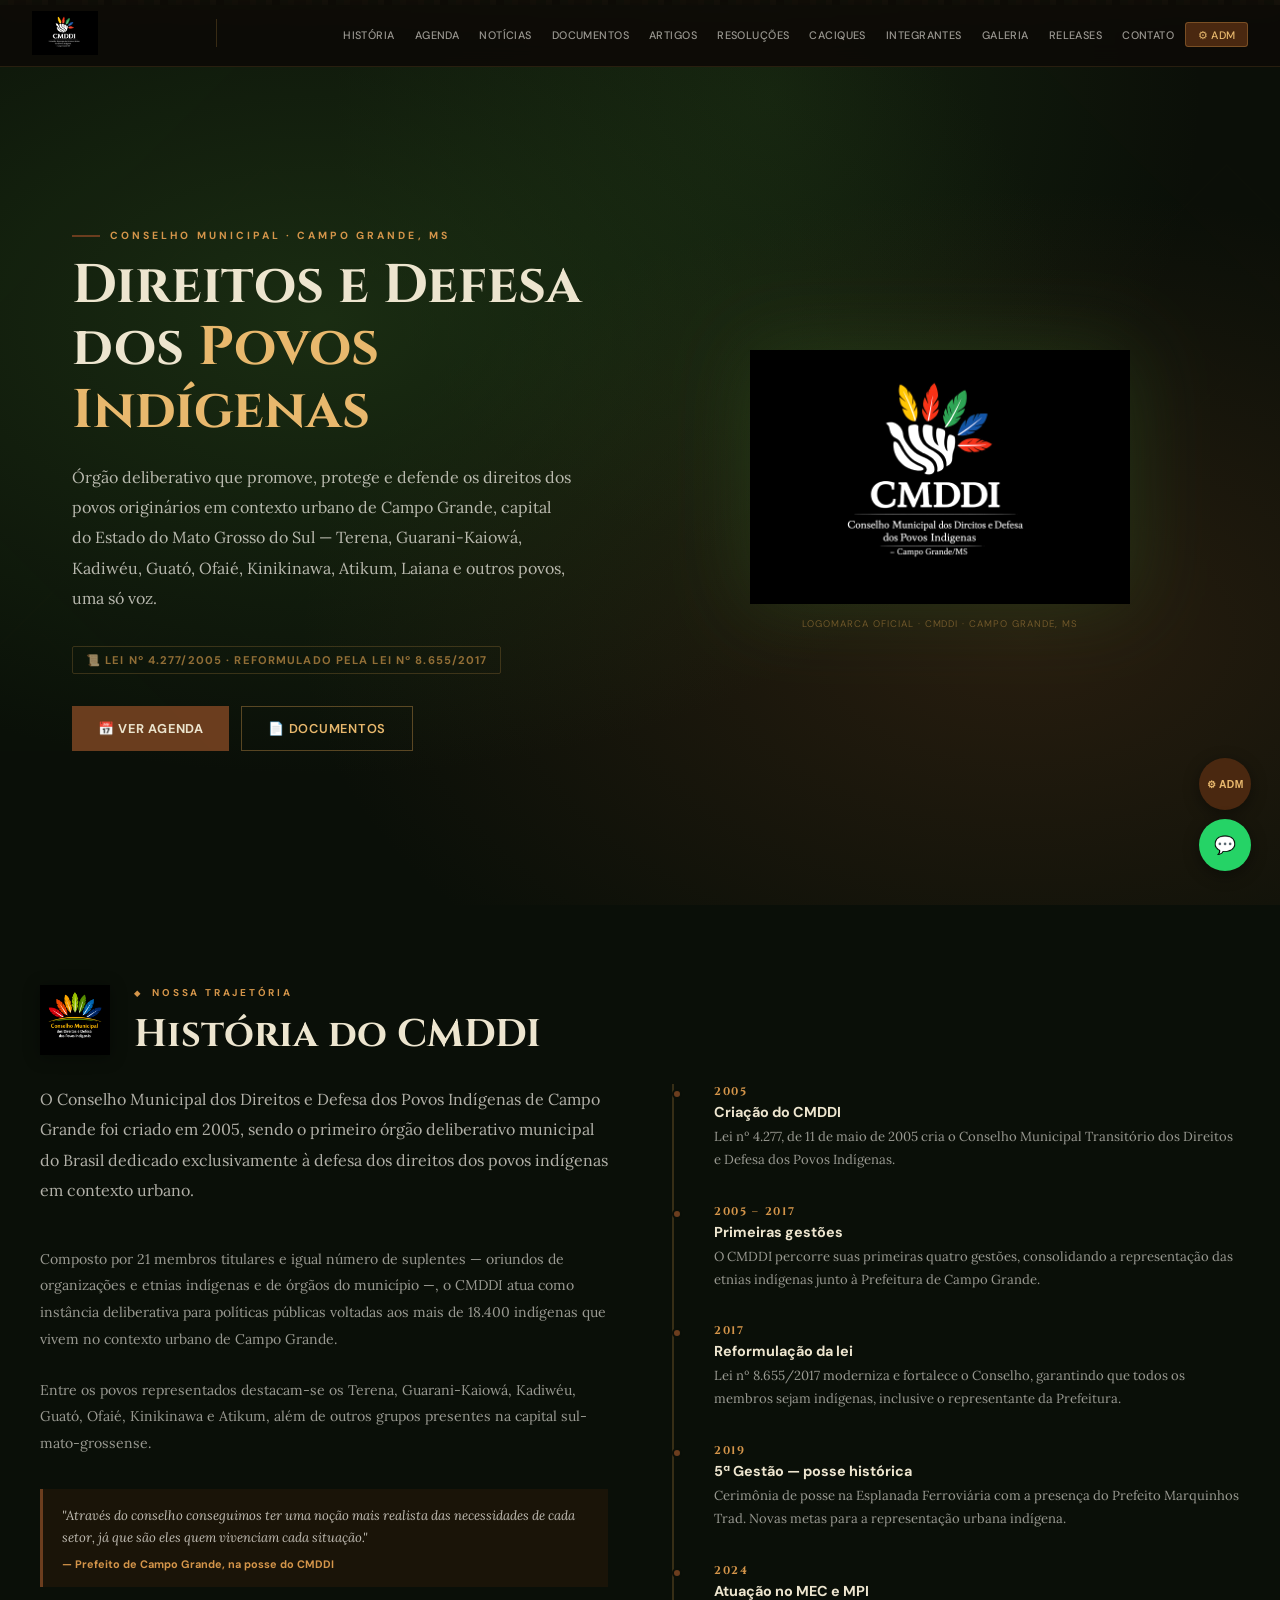
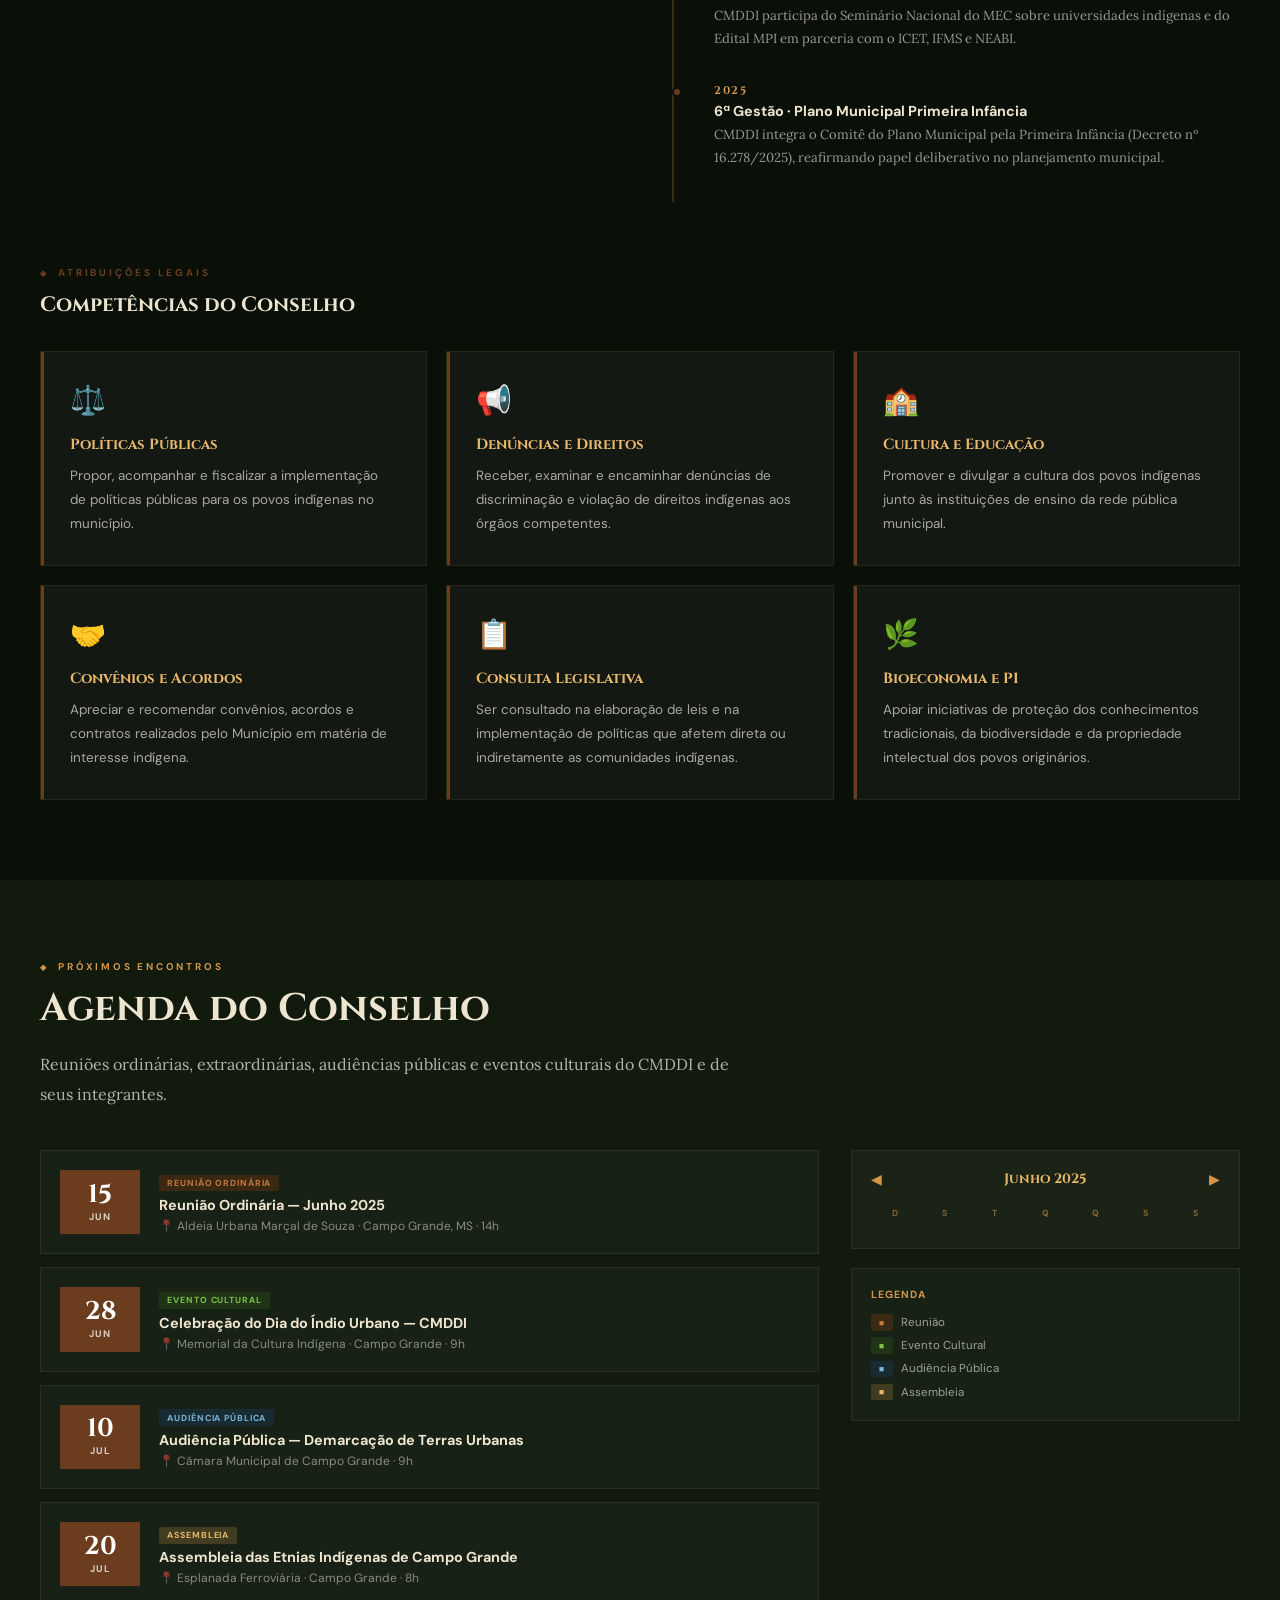
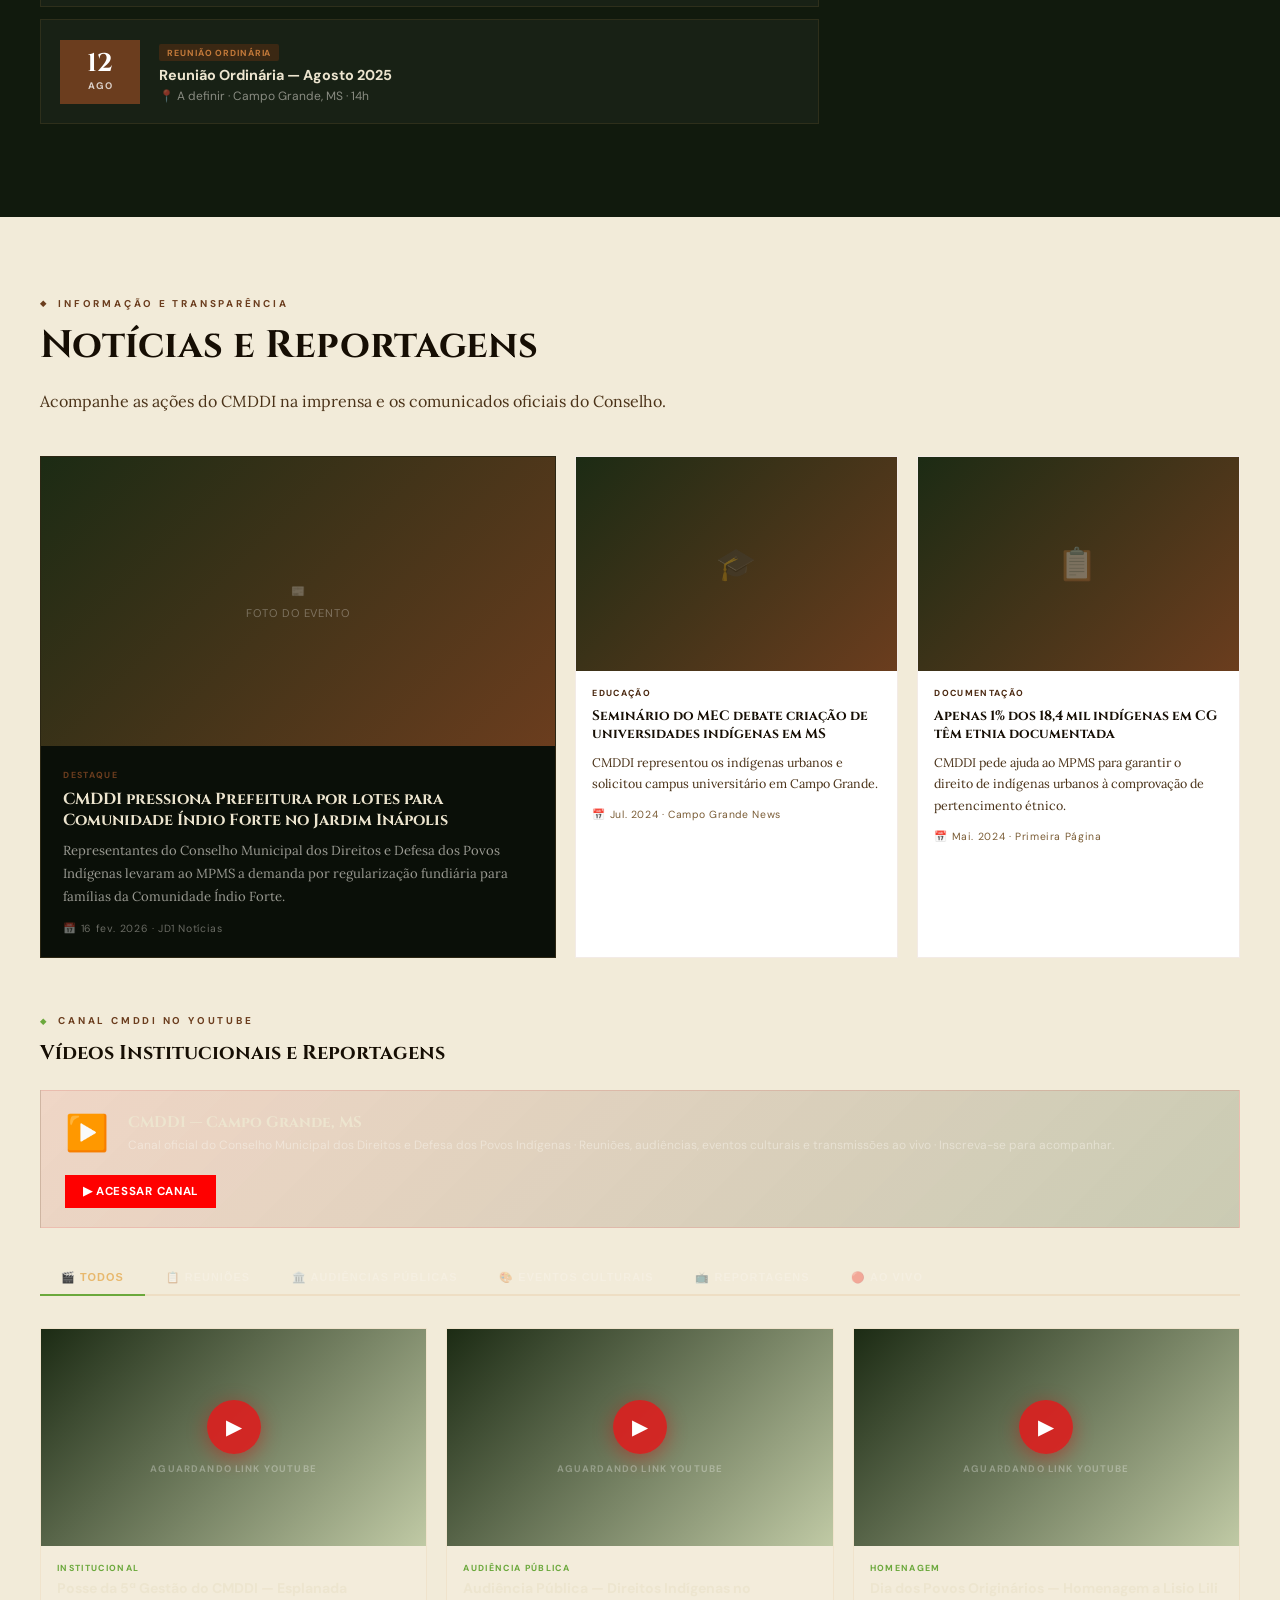
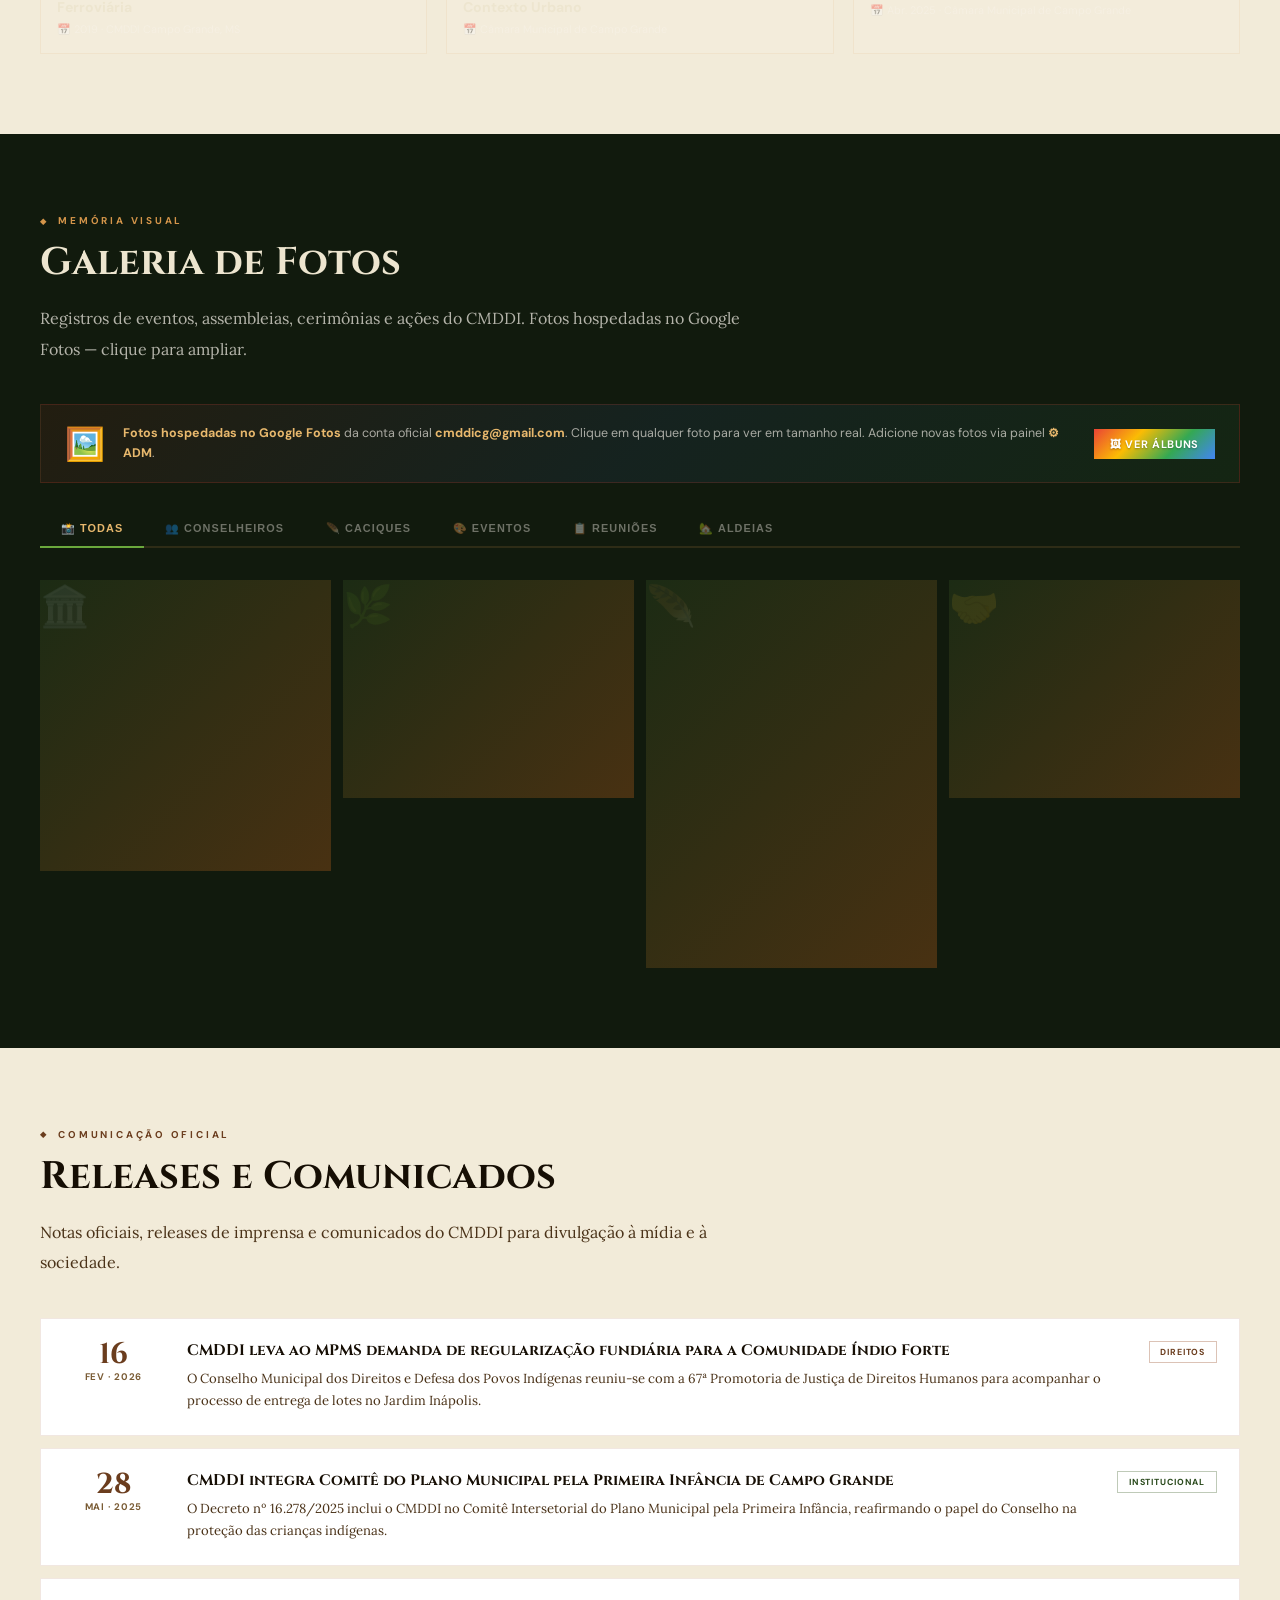
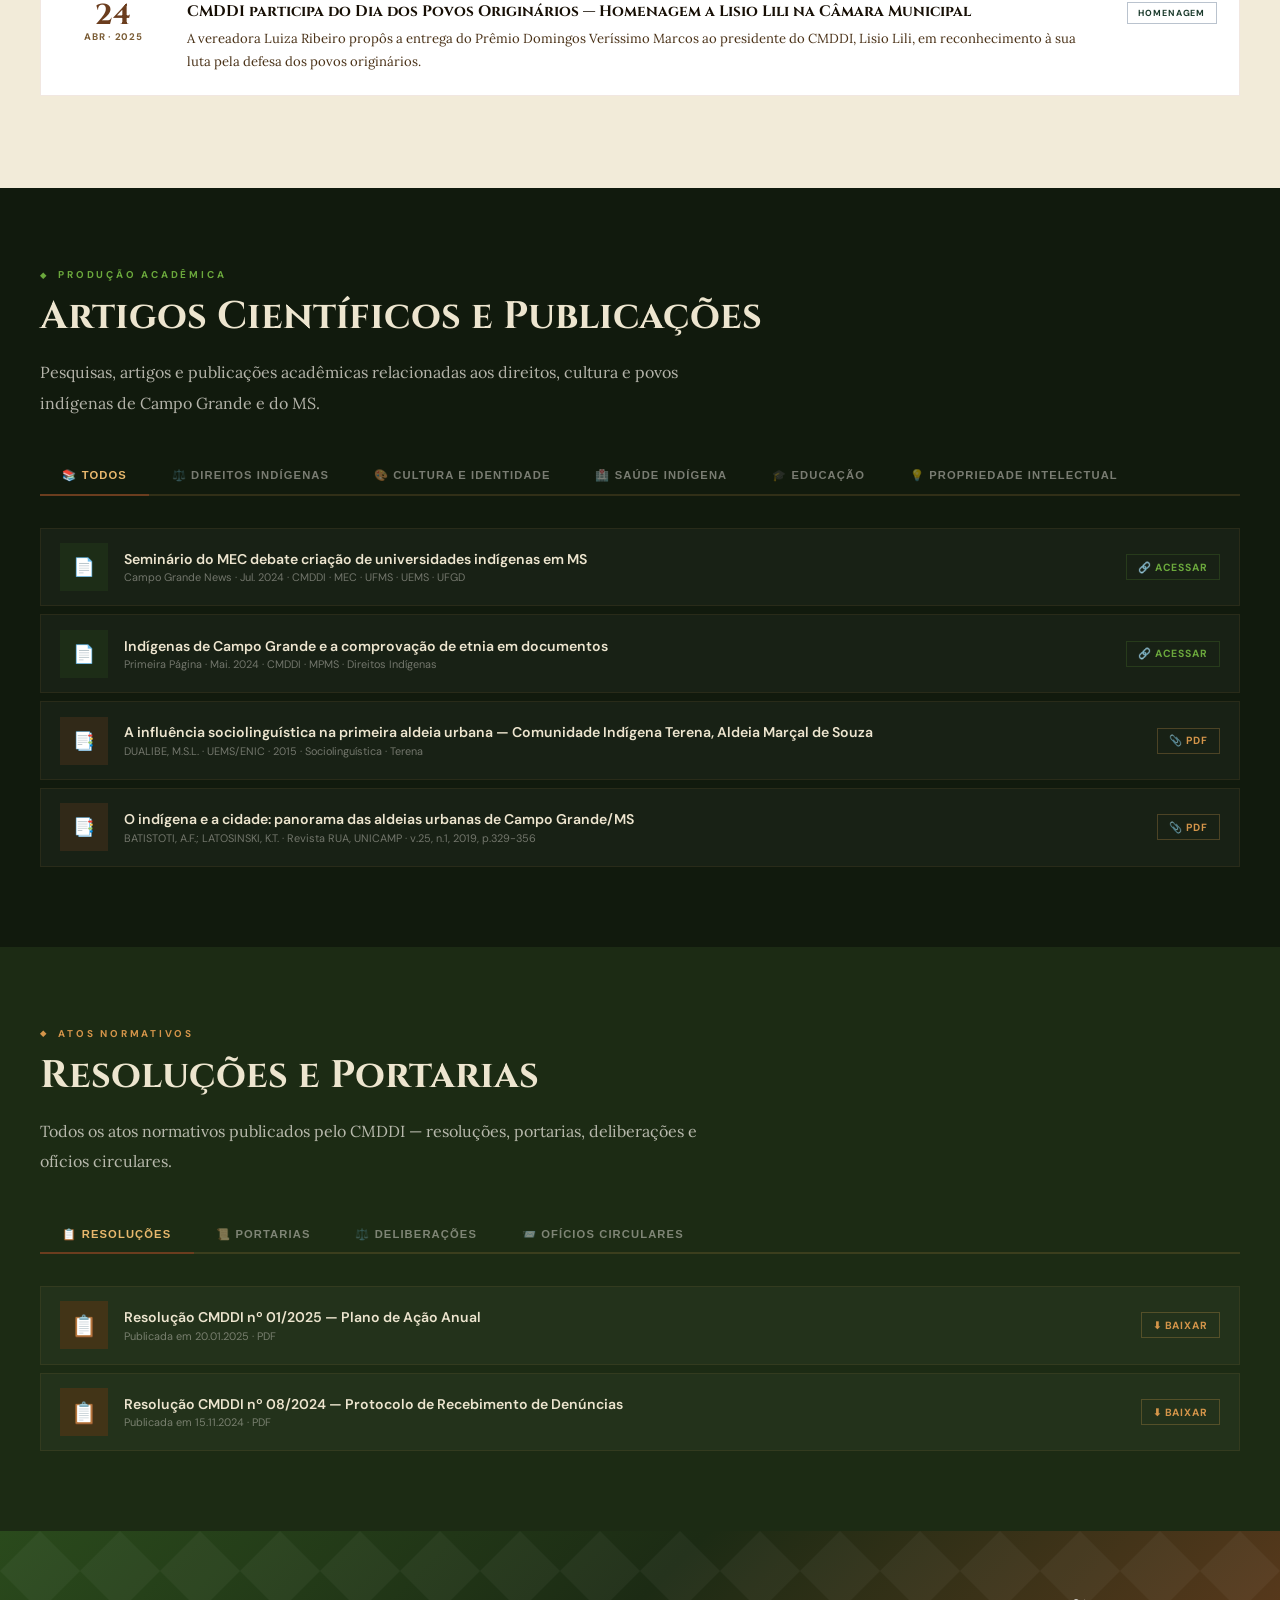
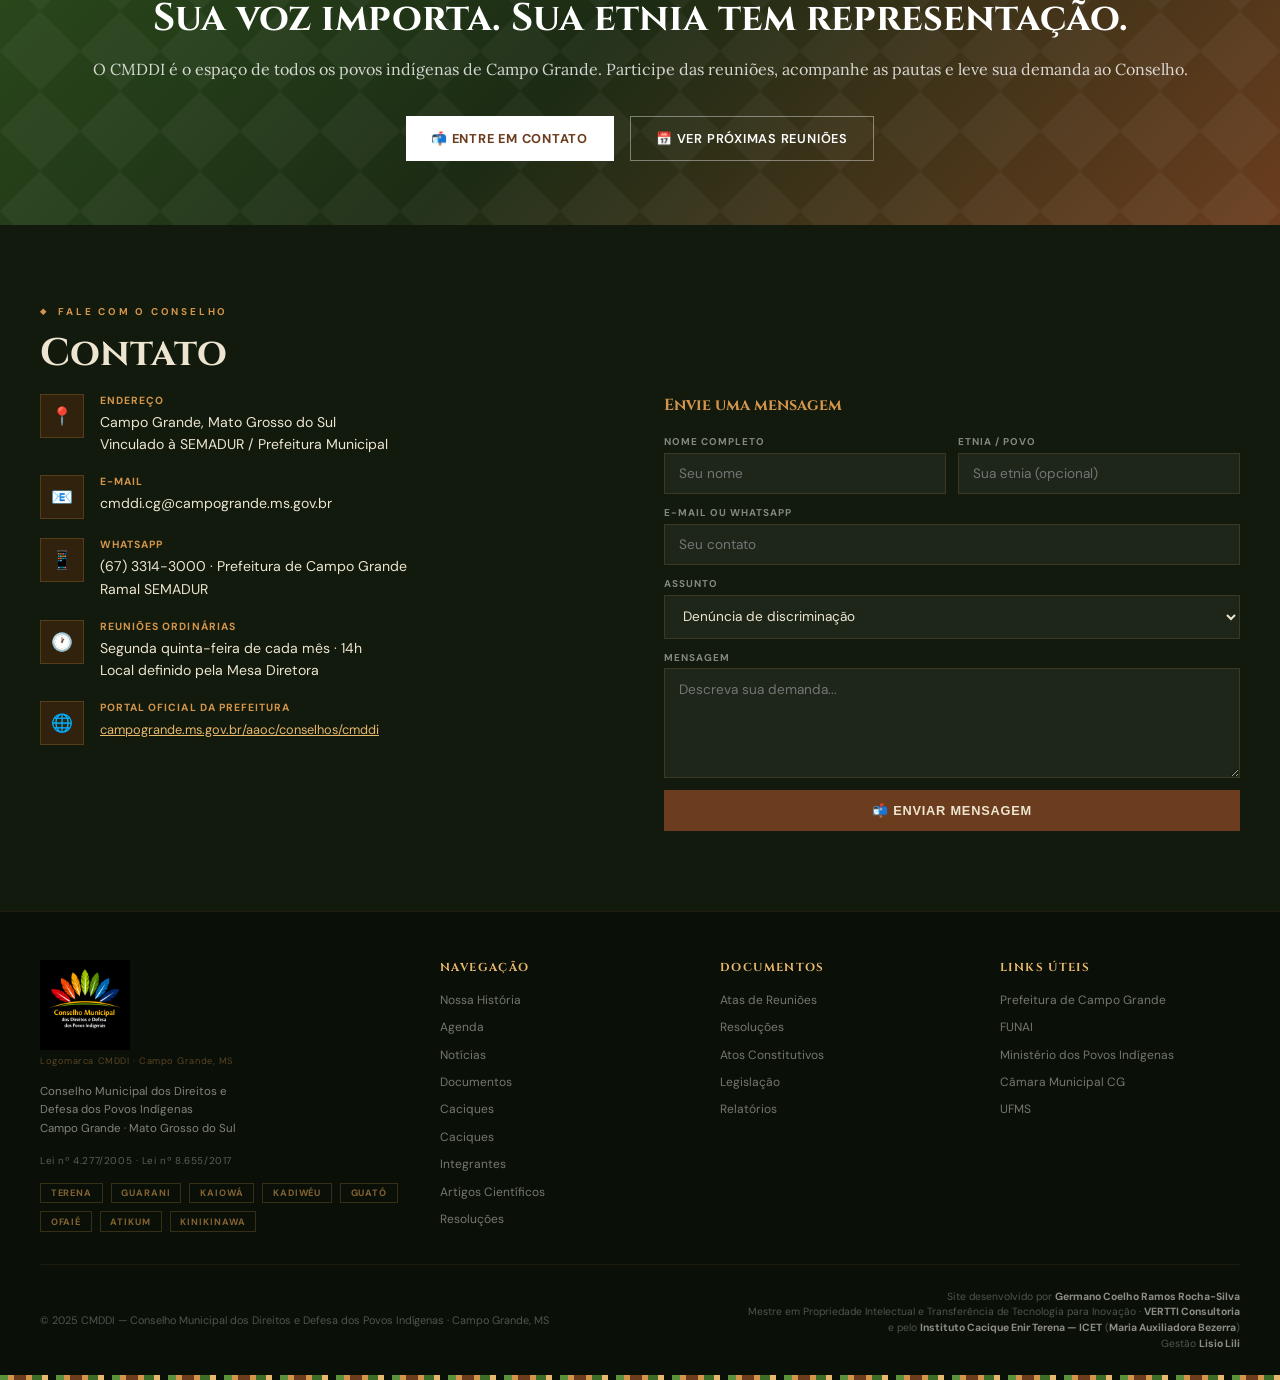
==== index (1).html @ d859363f "Add files via upload" ====
<!DOCTYPE html>
<html lang="pt-BR">
<head>
<meta charset="UTF-8">
<meta name="viewport" content="width=device-width, initial-scale=1.0">
<title>CMDDI — Conselho Municipal dos Direitos e Defesa dos Povos Indígenas · Campo Grande, MS</title>
<meta name="description" content="CMDDI — Conselho Municipal dos Direitos e Defesa dos Povos Indígenas de Campo Grande, MS. Criado em 2005, pela Lei nº 4.277.">
<link rel="preconnect" href="https://fonts.googleapis.com">
<link rel="preconnect" href="https://fonts.gstatic.com" crossorigin>
<link href="https://fonts.googleapis.com/css2?family=Cinzel:wght@400;600;700;900&family=Lora:ital,wght@0,400;0,600;1,400&family=DM+Sans:wght@300;400;500;700&display=swap" rel="stylesheet">
<style>
:root {
  /* PALETA CERÂMICA TERENA MS — verde escuro + terrosos */
  --te: #0A0F08;       /* verde-negro fundo */
  --t2: #111A0D;       /* verde escuro 2 */
  --t3: #1C2B14;       /* verde floresta */
  --vm: #6B3D1E;       /* marrom cerâmica */
  --vd: #4A2810;       /* marrom escuro */
  --vl: #9B5A2F;       /* marrom claro */
  --oc: #C47A3A;       /* ocre cerâmica */
  --ou: #D4954A;       /* ouro terroso */
  --am: #E8B86D;       /* âmbar suave */
  --ar: #F2EBD9;       /* creme cerâmica */
  --pa: #E4D8BC;       /* palha cerâmica */
  --cr: #EDE5CF;       /* creme claro */
  --vv: #2A4A1C;       /* verde mata profundo */
  --vl2: #3D6B28;      /* verde médio */
  --vl3: #5A8F3C;      /* verde folha */
  --az: #1B3A2C;       /* verde-azulado */
  --tx: #160E04;       /* texto escuro */
  --tx2: #4A3218;      /* texto médio */
  --tx3: #7A5C35;      /* texto suave */
  /* Accent verde vivo para detalhes */
  --ac: #4A7A28;       /* verde accent */
  --acl: #6BA83C;      /* verde accent claro */
}

*, *::before, *::after { box-sizing: border-box; margin: 0; padding: 0; }

html { scroll-behavior: smooth; font-size: 16px; }

body {
  font-family: 'DM Sans', sans-serif;
  background: var(--te);
  color: var(--ar);
  overflow-x: hidden;
}

/* ═══ SCROLLBAR ═══ */
::-webkit-scrollbar { width: 6px; }
::-webkit-scrollbar-track { background: var(--te); }
::-webkit-scrollbar-thumb { background: var(--vm); border-radius: 3px; }

/* ═══ PADRÃO INDÍGENA SVG background ═══ */
.bg-pattern {
  background-image: url("data:image/svg+xml,%3Csvg width='48' height='48' viewBox='0 0 48 48' xmlns='http://www.w3.org/2000/svg'%3E%3Cg fill='%234A7A28' fill-opacity='0.06'%3E%3Crect x='0' y='0' width='12' height='12'/%3E%3Crect x='24' y='0' width='12' height='12'/%3E%3Crect x='12' y='12' width='12' height='12'/%3E%3Crect x='36' y='12' width='12' height='12'/%3E%3Crect x='0' y='24' width='12' height='12'/%3E%3Crect x='24' y='24' width='12' height='12'/%3E%3Crect x='12' y='36' width='12' height='12'/%3E%3Crect x='36' y='36' width='12' height='12'/%3E%3C/g%3E%3C/svg%3E");
}

.bg-pattern2 {
  background-image: url("data:image/svg+xml,%3Csvg width='32' height='32' viewBox='0 0 32 32' xmlns='http://www.w3.org/2000/svg'%3E%3Cg stroke='%236B3D1E' stroke-opacity='0.08' fill='none'%3E%3Cpath d='M0 16 L16 0 L32 16 L16 32 Z'/%3E%3Cpath d='M8 16 L16 8 L24 16 L16 24 Z'/%3E%3C/g%3E%3C/svg%3E");
}

/* ═══ NAV ═══ */
nav {
  position: fixed;
  top: 0; left: 0; right: 0;
  z-index: 1000;
  background: rgba(13,11,7,.95);
  backdrop-filter: blur(12px);
  border-bottom: 1px solid rgba(232,168,83,.12);
  display: flex;
  align-items: center;
  justify-content: space-between;
  padding: .7rem 2rem;
  gap: 1rem;
}

.nav-brand {
  display: flex;
  align-items: center;
  gap: .75rem;
  text-decoration: none;
  flex-shrink: 0;
}

.nav-sigla {
  font-family: 'Cinzel', serif;
  font-size: 1.35rem;
  font-weight: 900;
  color: var(--am);
  letter-spacing: .05em;
  line-height: 1;
}

.nav-sub {
  font-size: .58rem;
  color: rgba(232,168,83,.6);
  letter-spacing: .08em;
  text-transform: uppercase;
  line-height: 1.3;
  max-width: 160px;
}

.nav-sep { width: 1px; height: 28px; background: rgba(232,168,83,.2); flex-shrink: 0; }

.nav-links {
  display: flex;
  list-style: none;
  gap: .15rem;
  flex-wrap: wrap;
  align-items: center;
}

.nav-links a {
  font-size: .68rem;
  font-weight: 500;
  color: rgba(249,245,237,.6);
  text-decoration: none;
  letter-spacing: .04em;
  text-transform: uppercase;
  padding: .35rem .55rem;
  border-radius: 3px;
  transition: all .2s;
  white-space: nowrap;
}

.nav-links a:hover { color: var(--am); background: rgba(232,168,83,.08); }
.nav-links a.ativo { color: var(--am); }

.nav-adm-btn {
  background: var(--vd);
  color: var(--am) !important;
  border: 1px solid rgba(232,168,83,.3) !important;
  padding: .3rem .7rem !important;
  border-radius: 3px;
}
.nav-adm-btn:hover { background: var(--vm) !important; }

/* ═══ FAIXA GRAFISMO ═══ */
.faixa-indigena {
  height: 5px;
  background: repeating-linear-gradient(
    90deg,
    var(--vl3) 0px, var(--vl3) 8px,
    var(--ou)  8px, var(--ou)  14px,
    var(--vm)  14px,var(--vm)  26px,
    var(--ou)  26px,var(--ou)  32px,
    var(--vl2) 32px,var(--vl2) 42px,
    var(--am)  42px,var(--am)  48px,
    var(--te)  48px,var(--te)  56px
  );
}

/* ═══ HERO ═══ */
#hero {
  min-height: 100vh;
  padding-top: 70px;
  display: flex;
  flex-direction: column;
  justify-content: center;
  position: relative;
  overflow: hidden;
  background: radial-gradient(ellipse at 25% 35%, rgba(42,74,28,.5) 0%, transparent 55%),
              radial-gradient(ellipse at 80% 70%, rgba(107,61,30,.3) 0%, transparent 50%),
              radial-gradient(ellipse at 60% 10%, rgba(61,107,40,.2) 0%, transparent 40%),
              var(--te);
}

.hero-grafismo {
  position: absolute;
  inset: 0;
  pointer-events: none;
  opacity: .12;
}

.hero-content {
  max-width: 1200px;
  margin: 0 auto;
  padding: 4rem 2rem;
  display: grid;
  grid-template-columns: 1fr 1fr;
  gap: 4rem;
  align-items: center;
}

.hero-eyebrow {
  font-size: .65rem;
  font-weight: 700;
  letter-spacing: .3em;
  text-transform: uppercase;
  color: var(--ou);
  margin-bottom: .8rem;
  display: flex;
  align-items: center;
  gap: .6rem;
}

.hero-eyebrow::before {
  content: '';
  display: block;
  width: 28px;
  height: 2px;
  background: var(--vm);
}

.hero-h1 {
  font-family: 'Cinzel', serif;
  font-size: clamp(2rem, 4.5vw, 3.4rem);
  font-weight: 700;
  line-height: 1.15;
  color: var(--cr);
  margin-bottom: 1.2rem;
}

.hero-h1 span { color: var(--am); }

.hero-desc {
  font-family: 'Lora', serif;
  font-size: 1rem;
  line-height: 1.9;
  color: rgba(249,245,237,.72);
  margin-bottom: 2rem;
  max-width: 500px;
}

.hero-lei {
  display: inline-flex;
  align-items: center;
  gap: .5rem;
  font-size: .7rem;
  font-weight: 700;
  letter-spacing: .1em;
  text-transform: uppercase;
  color: rgba(232,168,83,.6);
  border: 1px solid rgba(232,168,83,.2);
  padding: .4rem .8rem;
  border-radius: 2px;
  margin-bottom: 2rem;
}

.hero-btns {
  display: flex;
  gap: .75rem;
  flex-wrap: wrap;
}

.btn-primario {
  background: var(--vm);
  color: var(--cr);
  font-weight: 700;
  font-size: .8rem;
  letter-spacing: .06em;
  text-transform: uppercase;
  padding: .8rem 1.6rem;
  border: none;
  cursor: pointer;
  text-decoration: none;
  display: inline-flex;
  align-items: center;
  gap: .5rem;
  transition: all .2s;
}
.btn-primario:hover { background: var(--vl); transform: translateY(-1px); }

.btn-sec {
  background: transparent;
  color: var(--am);
  font-weight: 600;
  font-size: .8rem;
  letter-spacing: .06em;
  text-transform: uppercase;
  padding: .8rem 1.6rem;
  border: 1.5px solid rgba(232,168,83,.35);
  cursor: pointer;
  text-decoration: none;
  display: inline-flex;
  align-items: center;
  gap: .5rem;
  transition: all .2s;
}
.btn-sec:hover { border-color: var(--am); background: rgba(232,168,83,.08); }

/* Escudo ornamental */
.hero-escudo {
  position: relative;
  display: flex;
  align-items: center;
  justify-content: center;
}

.escudo-svg { width: 100%; max-width: 380px; filter: drop-shadow(0 0 60px rgba(139,58,15,.4)); }

/* Stats bar */
.hero-stats {
  background: rgba(255,255,255,.03);
  border-top: 1px solid rgba(232,168,83,.1);
  border-bottom: 1px solid rgba(232,168,83,.1);
  padding: 1.4rem 2rem;
  display: flex;
  justify-content: center;
  gap: 0;
}

.stat-item {
  flex: 1;
  max-width: 220px;
  text-align: center;
  padding: 0 1.5rem;
  border-right: 1px solid rgba(232,168,83,.12);
}
.stat-item:last-child { border-right: none; }

.stat-n {
  font-family: 'Cinzel', serif;
  font-size: 2rem;
  font-weight: 700;
  color: var(--am);
  line-height: 1;
  margin-bottom: .3rem;
}

.stat-l {
  font-size: .62rem;
  font-weight: 600;
  letter-spacing: .12em;
  text-transform: uppercase;
  color: rgba(249,245,237,.45);
}

/* ═══ SEÇÕES GERAIS ═══ */
.sec {
  padding: 5rem 2rem;
}

.sec-w {
  max-width: 1200px;
  margin: 0 auto;
}

.sec-dark { background: var(--te); }
.sec-dark2 { background: var(--t2); }
.sec-mid { background: var(--t3); }
.sec-clara { background: var(--ar); color: var(--tx); }
.sec-palha { background: var(--pa); color: var(--tx); }

.eyb {
  font-size: .62rem;
  font-weight: 700;
  letter-spacing: .28em;
  text-transform: uppercase;
  color: var(--ou);
  margin-bottom: .75rem;
  display: flex;
  align-items: center;
  gap: .6rem;
}
.eyb::before { content: '◆'; font-size: .5rem; }

.eyb-terra { color: var(--vm); }
.eyb-verde { color: #6dbf4a; }

.sec-h2 {
  font-family: 'Cinzel', serif;
  font-size: clamp(1.6rem, 3.5vw, 2.4rem);
  font-weight: 700;
  line-height: 1.25;
  color: var(--cr);
  margin-bottom: 1rem;
}

.sec-h2-dark { color: var(--tx); }

.sec-lead {
  font-family: 'Lora', serif;
  font-size: 1rem;
  line-height: 1.9;
  color: rgba(249,245,237,.7);
  max-width: 700px;
  margin-bottom: 2.5rem;
}

.sec-lead-dark { color: var(--tx2); }

/* ═══ CARDS GENÉRICOS ═══ */
.grid-3 { display: grid; grid-template-columns: repeat(3,1fr); gap: 1.2rem; }
.grid-4 { display: grid; grid-template-columns: repeat(4,1fr); gap: 1rem; }
.grid-2 { display: grid; grid-template-columns: repeat(2,1fr); gap: 2rem; }

.card {
  background: rgba(255,255,255,.04);
  border: 1px solid rgba(232,168,83,.1);
  padding: 1.8rem;
  position: relative;
  transition: all .25s;
}
.card:hover { background: rgba(255,255,255,.07); border-color: rgba(232,168,83,.25); transform: translateY(-2px); }
.card::before {
  content: '';
  position: absolute;
  top: 0; left: 0;
  width: 3px; height: 100%;
  background: var(--vm);
}

.card-dark {
  background: white;
  border: 1px solid rgba(139,58,15,.12);
  box-shadow: 0 2px 12px rgba(0,0,0,.06);
}
.card-dark::before { background: var(--vm); }
.card-dark:hover { box-shadow: 0 6px 24px rgba(0,0,0,.1); }

.card-icon {
  font-size: 1.8rem;
  margin-bottom: 1rem;
}

.card-t {
  font-family: 'Cinzel', serif;
  font-size: .92rem;
  font-weight: 700;
  color: var(--am);
  margin-bottom: .6rem;
}
.card-t-dark { color: var(--vd); }

.card-p {
  font-size: .84rem;
  line-height: 1.8;
  color: rgba(249,245,237,.65);
}
.card-p-dark { color: var(--tx2); }

/* ═══ SEÇÃO QUEM SOMOS / HISTÓRIA ═══ */
#historia .hist-grid {
  display: grid;
  grid-template-columns: 1fr 1fr;
  gap: 4rem;
  align-items: start;
}

.hist-timeline {
  position: relative;
  padding-left: 2.5rem;
  border-left: 2px solid rgba(232,168,83,.2);
}

.htl-item {
  position: relative;
  margin-bottom: 2rem;
}

.htl-item::before {
  content: '';
  position: absolute;
  left: -2.65rem;
  top: .3rem;
  width: 10px; height: 10px;
  border-radius: 50%;
  background: var(--vm);
  border: 2px solid var(--te);
}

.htl-ano {
  font-family: 'Cinzel', serif;
  font-size: .7rem;
  font-weight: 700;
  letter-spacing: .15em;
  color: var(--ou);
  margin-bottom: .25rem;
}

.htl-t {
  font-size: .9rem;
  font-weight: 700;
  color: var(--cr);
  margin-bottom: .3rem;
}

.htl-p {
  font-family: 'Lora', serif;
  font-size: .82rem;
  line-height: 1.75;
  color: rgba(249,245,237,.6);
}

/* ═══ COMPETÊNCIAS ═══ */
#competencias {
  background: linear-gradient(180deg, var(--t3) 0%, var(--te) 100%);
}

/* ═══ AGENDA ═══ */
#agenda { background: var(--t2); }

.agenda-grid {
  display: grid;
  grid-template-columns: 2fr 1fr;
  gap: 2rem;
  align-items: start;
}

.evento-item {
  display: grid;
  grid-template-columns: 80px 1fr;
  gap: 1.2rem;
  padding: 1.2rem;
  border: 1px solid rgba(232,168,83,.1);
  background: rgba(255,255,255,.03);
  margin-bottom: .8rem;
  transition: all .2s;
  cursor: pointer;
}
.evento-item:hover { border-color: rgba(232,168,83,.3); background: rgba(255,255,255,.06); }

.evento-data {
  text-align: center;
  background: var(--vm);
  padding: .6rem .4rem;
  display: flex;
  flex-direction: column;
  align-items: center;
  justify-content: center;
}

.ev-dia {
  font-family: 'Cinzel', serif;
  font-size: 1.6rem;
  font-weight: 700;
  color: white;
  line-height: 1;
}

.ev-mes {
  font-size: .6rem;
  font-weight: 700;
  letter-spacing: .1em;
  text-transform: uppercase;
  color: rgba(255,255,255,.75);
  margin-top: .15rem;
}

.ev-tipo {
  display: inline-block;
  font-size: .55rem;
  font-weight: 700;
  letter-spacing: .1em;
  text-transform: uppercase;
  padding: .15rem .5rem;
  border-radius: 2px;
  margin-bottom: .3rem;
}

.tipo-reuniao { background: rgba(139,58,15,.3); color: var(--oc); }
.tipo-evento { background: rgba(45,80,22,.4); color: #7dbf4a; }
.tipo-audiencia { background: rgba(27,58,92,.4); color: #7ab5d8; }
.tipo-assembleia { background: rgba(232,168,83,.2); color: var(--am); }

.ev-titulo {
  font-size: .9rem;
  font-weight: 700;
  color: var(--cr);
  margin-bottom: .25rem;
}

.ev-local {
  font-size: .75rem;
  color: rgba(249,245,237,.5);
}

/* Mini calendário */
.mini-cal {
  background: rgba(255,255,255,.04);
  border: 1px solid rgba(232,168,83,.1);
  padding: 1.2rem;
}

.cal-header {
  display: flex;
  justify-content: space-between;
  align-items: center;
  margin-bottom: 1rem;
}

.cal-mes {
  font-family: 'Cinzel', serif;
  font-size: .85rem;
  font-weight: 700;
  color: var(--am);
}

.cal-nav { background: none; border: none; color: var(--ou); cursor: pointer; font-size: .9rem; }

.cal-dias-semana {
  display: grid;
  grid-template-columns: repeat(7,1fr);
  gap: 2px;
  margin-bottom: .4rem;
}

.cal-ds {
  text-align: center;
  font-size: .55rem;
  font-weight: 700;
  letter-spacing: .05em;
  color: rgba(232,168,83,.5);
  padding: .2rem 0;
}

.cal-dias {
  display: grid;
  grid-template-columns: repeat(7,1fr);
  gap: 2px;
}

.cal-d {
  text-align: center;
  font-size: .72rem;
  padding: .35rem .2rem;
  border-radius: 2px;
  cursor: pointer;
  color: rgba(249,245,237,.55);
  transition: .15s;
}
.cal-d:hover { background: rgba(232,168,83,.1); color: var(--am); }
.cal-d.tem-evento { color: var(--am); font-weight: 700; position: relative; }
.cal-d.tem-evento::after { content: '·'; position: absolute; bottom: 0; left: 50%; transform: translateX(-50%); color: var(--vm); font-size: .8rem; }
.cal-d.hoje { background: var(--vm); color: white !important; font-weight: 700; }
.cal-d.vazio { opacity: 0; pointer-events: none; }

/* ═══ NOTÍCIAS ═══ */
#noticias { background: var(--ar); }

.noticias-grid {
  display: grid;
  grid-template-columns: 1.6fr 1fr 1fr;
  gap: 1.2rem;
}

.noticia-principal {
  background: var(--te);
  border: 1px solid rgba(232,168,83,.15);
  overflow: hidden;
}

.noticia-thumb {
  width: 100%;
  aspect-ratio: 16/9;
  background: linear-gradient(135deg, var(--t3), var(--vm));
  display: flex;
  align-items: center;
  justify-content: center;
  font-size: 3rem;
  position: relative;
  overflow: hidden;
}

.noticia-thumb img {
  width: 100%; height: 100%;
  object-fit: cover;
  position: absolute; inset: 0;
}

.noticia-thumb-placeholder {
  display: flex;
  flex-direction: column;
  align-items: center;
  gap: .5rem;
  color: rgba(255,255,255,.3);
  font-size: .7rem;
  letter-spacing: .08em;
}

.noticia-body { padding: 1.4rem; }

.noticia-cat {
  font-size: .55rem;
  font-weight: 700;
  letter-spacing: .15em;
  text-transform: uppercase;
  color: var(--vm);
  margin-bottom: .5rem;
}

.noticia-t {
  font-family: 'Cinzel', serif;
  font-size: 1rem;
  font-weight: 700;
  color: var(--cr);
  line-height: 1.35;
  margin-bottom: .5rem;
}

.noticia-resumo {
  font-family: 'Lora', serif;
  font-size: .82rem;
  line-height: 1.75;
  color: rgba(249,245,237,.6);
  margin-bottom: .8rem;
}

.noticia-data {
  font-size: .65rem;
  color: rgba(249,245,237,.4);
  letter-spacing: .06em;
}

.noticia-sec {
  background: white;
  border: 1px solid rgba(139,58,15,.1);
  overflow: hidden;
  display: flex;
  flex-direction: column;
}

.noticia-sec .noticia-thumb {
  aspect-ratio: 3/2;
}

.noticia-sec .noticia-body { padding: 1rem; flex: 1; }
.noticia-sec .noticia-t { font-size: .85rem; color: var(--tx); }
.noticia-sec .noticia-resumo { color: var(--tx2); font-size: .78rem; }
.noticia-sec .noticia-data { color: var(--tx3); }

/* Vídeos */
.video-item {
  background: var(--t2);
  border: 1px solid rgba(232,168,83,.1);
  overflow: hidden;
  position: relative;
}

.video-thumb {
  width: 100%;
  aspect-ratio: 16/9;
  background: linear-gradient(135deg, var(--az), var(--t3));
  display: flex;
  align-items: center;
  justify-content: center;
  cursor: pointer;
  position: relative;
}

.play-btn {
  width: 52px; height: 52px;
  background: rgba(139,58,15,.85);
  border-radius: 50%;
  display: flex;
  align-items: center;
  justify-content: center;
  font-size: 1.1rem;
  color: white;
  transition: .2s;
  z-index: 2;
}
.video-thumb:hover .play-btn { background: var(--vm); transform: scale(1.08); }

.video-body { padding: 1rem; }

.video-t {
  font-size: .85rem;
  font-weight: 700;
  color: var(--cr);
  margin-bottom: .3rem;
}

.video-meta {
  font-size: .65rem;
  color: rgba(249,245,237,.4);
}

/* ═══ ATAS & DOCUMENTOS ═══ */
#documentos { background: var(--t3); }

.docs-tabs {
  display: flex;
  gap: 0;
  border-bottom: 2px solid rgba(232,168,83,.15);
  margin-bottom: 2rem;
  flex-wrap: wrap;
}

.doc-tab {
  padding: .7rem 1.4rem;
  font-size: .7rem;
  font-weight: 700;
  letter-spacing: .1em;
  text-transform: uppercase;
  color: rgba(249,245,237,.45);
  cursor: pointer;
  border-bottom: 2px solid transparent;
  margin-bottom: -2px;
  transition: .2s;
  background: none;
  border-top: none;
  border-left: none;
  border-right: none;
  white-space: nowrap;
}
.doc-tab:hover { color: var(--ou); }
.doc-tab.ativo { color: var(--am); border-bottom-color: var(--vm); }

.doc-panel { display: none; }
.doc-panel.ativo { display: block; }

.doc-lista {
  display: flex;
  flex-direction: column;
  gap: .5rem;
}

.doc-item {
  display: grid;
  grid-template-columns: 48px 1fr auto;
  gap: 1rem;
  align-items: center;
  padding: .9rem 1.2rem;
  background: rgba(255,255,255,.03);
  border: 1px solid rgba(232,168,83,.08);
  text-decoration: none;
  color: inherit;
  transition: .2s;
}
.doc-item:hover { background: rgba(255,255,255,.07); border-color: rgba(232,168,83,.2); }

.doc-ico {
  width: 48px; height: 48px;
  background: rgba(139,58,15,.3);
  display: flex;
  align-items: center;
  justify-content: center;
  font-size: 1.3rem;
  flex-shrink: 0;
}

.doc-nome {
  font-size: .88rem;
  font-weight: 600;
  color: var(--cr);
  margin-bottom: .15rem;
}

.doc-meta {
  font-size: .68rem;
  color: rgba(249,245,237,.4);
}

.doc-dl {
  font-size: .65rem;
  font-weight: 700;
  letter-spacing: .08em;
  text-transform: uppercase;
  color: var(--ou);
  white-space: nowrap;
  padding: .35rem .7rem;
  border: 1px solid rgba(232,168,83,.25);
  transition: .2s;
}
.doc-item:hover .doc-dl { background: rgba(232,168,83,.1); }

/* ═══ INTEGRANTES ═══ */
#integrantes { background: var(--te); }

.integrantes-grid {
  display: grid;
  grid-template-columns: repeat(3, 1fr);
  gap: 1.2rem;
}

.membro-card {
  background: rgba(255,255,255,.04);
  border: 1px solid rgba(232,168,83,.1);
  overflow: hidden;
  position: relative;
  transition: .25s;
}
.membro-card:hover { border-color: rgba(232,168,83,.3); transform: translateY(-3px); }

.membro-foto {
  width: 100%;
  aspect-ratio: 1/1;
  background: linear-gradient(135deg, var(--t3), var(--vm));
  display: flex;
  align-items: center;
  justify-content: center;
  font-size: 3rem;
  color: rgba(255,255,255,.2);
  position: relative;
  overflow: hidden;
}

.membro-foto img {
  width: 100%; height: 100%;
  object-fit: cover;
  object-position: center top;
}

.membro-etnia-badge {
  position: absolute;
  bottom: .6rem; left: .6rem;
  background: rgba(13,11,7,.85);
  border: 1px solid rgba(232,168,83,.3);
  font-size: .55rem;
  font-weight: 700;
  letter-spacing: .1em;
  text-transform: uppercase;
  color: var(--am);
  padding: .2rem .55rem;
}

.membro-body {
  padding: 1rem;
}

.membro-nome {
  font-family: 'Cinzel', serif;
  font-size: .88rem;
  font-weight: 700;
  color: var(--cr);
  margin-bottom: .2rem;
}

.membro-cargo {
  font-size: .72rem;
  font-weight: 700;
  color: var(--ou);
  text-transform: uppercase;
  letter-spacing: .06em;
  margin-bottom: .4rem;
}

.membro-rep {
  font-size: .72rem;
  color: rgba(249,245,237,.5);
  line-height: 1.4;
}

.membro-tipo {
  display: inline-block;
  font-size: .55rem;
  font-weight: 700;
  letter-spacing: .08em;
  text-transform: uppercase;
  padding: .15rem .5rem;
  margin-top: .5rem;
}

.tipo-titular { background: rgba(139,58,15,.3); color: var(--oc); }
.tipo-suplente { background: rgba(27,58,92,.3); color: #7ab5d8; }

/* ═══ GALERIA FOTOS & VÍDEOS ═══ */
#galeria { background: var(--t2); }

.galeria-masonry {
  columns: 4;
  column-gap: .75rem;
}

.galeria-item {
  break-inside: avoid;
  margin-bottom: .75rem;
  overflow: hidden;
  cursor: pointer;
  position: relative;
  background: var(--t3);
}

.galeria-item:nth-child(3n) { margin-top: .75rem; }

.galeria-item img, .galeria-item .galeria-placeholder {
  width: 100%;
  display: block;
  transition: transform .3s;
}

.galeria-placeholder {
  aspect-ratio: 1/1;
  background: linear-gradient(135deg, var(--t3), rgba(139,58,15,.4));
  display: flex;
  align-items: center;
  justify-content: center;
  font-size: 2.5rem;
  color: rgba(255,255,255,.1);
}

.galeria-item:nth-child(2n) .galeria-placeholder { aspect-ratio: 4/3; }
.galeria-item:nth-child(5n) .galeria-placeholder { aspect-ratio: 3/4; }

.galeria-item:hover img, .galeria-item:hover .galeria-placeholder { transform: scale(1.03); }

.galeria-overlay {
  position: absolute;
  inset: 0;
  background: linear-gradient(to top, rgba(13,11,7,.8) 0%, transparent 50%);
  opacity: 0;
  transition: .3s;
  display: flex;
  align-items: flex-end;
  padding: .8rem;
}
.galeria-item:hover .galeria-overlay { opacity: 1; }

.galeria-leg {
  font-size: .7rem;
  color: rgba(255,255,255,.9);
  line-height: 1.3;
}

/* ═══ RELEASES ═══ */
#releases { background: var(--ar); }

.release-item {
  display: grid;
  grid-template-columns: 100px 1fr auto;
  gap: 1.5rem;
  align-items: start;
  padding: 1.4rem;
  border: 1px solid rgba(139,58,15,.12);
  background: white;
  margin-bottom: .75rem;
  transition: .2s;
}
.release-item:hover { box-shadow: 0 4px 20px rgba(0,0,0,.08); border-color: rgba(139,58,15,.25); }

.rel-data-col {
  text-align: center;
}

.rel-dia {
  font-family: 'Cinzel', serif;
  font-size: 1.8rem;
  font-weight: 700;
  color: var(--vm);
  line-height: 1;
}

.rel-mes-ano {
  font-size: .6rem;
  font-weight: 700;
  letter-spacing: .08em;
  text-transform: uppercase;
  color: var(--tx3);
}

.rel-t {
  font-family: 'Cinzel', serif;
  font-size: .95rem;
  font-weight: 700;
  color: var(--tx);
  margin-bottom: .4rem;
  line-height: 1.35;
}

.rel-resumo {
  font-family: 'Lora', serif;
  font-size: .82rem;
  line-height: 1.7;
  color: var(--tx2);
}

.rel-badge {
  font-size: .55rem;
  font-weight: 700;
  letter-spacing: .1em;
  text-transform: uppercase;
  padding: .25rem .65rem;
  border: 1px solid currentColor;
  white-space: nowrap;
}

/* ═══ FAIXA CTA ═══ */
#cta {
  background: linear-gradient(135deg, var(--vv) 0%, var(--t3) 45%, var(--vm) 100%);
  padding: 4rem 2rem;
  text-align: center;
  position: relative;
  overflow: hidden;
}

#cta::before {
  content: '';
  position: absolute;
  inset: 0;
  background-image: url("data:image/svg+xml,%3Csvg width='80' height='80' viewBox='0 0 80 80' xmlns='http://www.w3.org/2000/svg'%3E%3Cg fill='white' fill-opacity='0.04'%3E%3Cpath d='M40 0L80 40L40 80L0 40Z'/%3E%3C/g%3E%3C/svg%3E");
}

#cta .sec-h2 { color: white; margin-bottom: .75rem; }
#cta p { color: rgba(255,255,255,.8); font-family: 'Lora', serif; font-size: 1rem; line-height: 1.8; margin-bottom: 2rem; }

/* ═══ CONTATO ═══ */
#contato { background: var(--t2); }

.contato-grid {
  display: grid;
  grid-template-columns: 1fr 1fr;
  gap: 3rem;
}

.contato-info { display: flex; flex-direction: column; gap: 1.2rem; }

.contato-item {
  display: flex;
  gap: 1rem;
  align-items: flex-start;
}

.contato-ico {
  width: 44px; height: 44px;
  background: rgba(139,58,15,.25);
  border: 1px solid rgba(232,168,83,.2);
  display: flex;
  align-items: center;
  justify-content: center;
  font-size: 1.1rem;
  flex-shrink: 0;
}

.contato-txt-t {
  font-size: .65rem;
  font-weight: 700;
  letter-spacing: .1em;
  text-transform: uppercase;
  color: var(--ou);
  margin-bottom: .25rem;
}

.contato-txt-v {
  font-size: .88rem;
  color: var(--cr);
  line-height: 1.6;
}

/* Formulário */
.form-msg { display: flex; flex-direction: column; gap: .75rem; }

.form-row { display: grid; grid-template-columns: 1fr 1fr; gap: .75rem; }

.form-field {
  display: flex;
  flex-direction: column;
  gap: .3rem;
}

.form-label {
  font-size: .62rem;
  font-weight: 700;
  letter-spacing: .1em;
  text-transform: uppercase;
  color: rgba(249,245,237,.5);
}

.form-input, .form-textarea, .form-select {
  background: rgba(255,255,255,.05);
  border: 1px solid rgba(232,168,83,.15);
  color: var(--cr);
  padding: .7rem .9rem;
  font-family: 'DM Sans', sans-serif;
  font-size: .85rem;
  transition: .2s;
  outline: none;
  width: 100%;
}
.form-input:focus, .form-textarea:focus, .form-select:focus {
  border-color: rgba(232,168,83,.45);
  background: rgba(255,255,255,.08);
}
.form-textarea { height: 110px; resize: vertical; }
.form-select option { background: var(--t2); }

/* ═══ ADM MODAL ═══ */
.adm-modal {
  display: none;
  position: fixed;
  inset: 0;
  background: rgba(13,11,7,.96);
  z-index: 3000;
  align-items: center;
  justify-content: center;
}
.adm-modal.aberto { display: flex; }

.adm-box {
  background: var(--ar);
  max-width: 420px;
  width: 90%;
  padding: 2.5rem;
  position: relative;
}

.adm-box h3 {
  font-family: 'Cinzel', serif;
  color: var(--tx);
  font-size: 1.1rem;
  margin-bottom: .5rem;
}

.adm-box p { color: var(--tx2); font-size: .82rem; margin-bottom: 1.2rem; }

.adm-err {
  background: rgba(139,58,15,.15);
  border: 1px solid rgba(139,58,15,.3);
  color: var(--vm);
  padding: .5rem .8rem;
  font-size: .78rem;
  margin-bottom: .8rem;
  display: none;
}

.adm-pw-in {
  width: 100%;
  padding: .7rem .9rem;
  border: 1.5px solid rgba(139,58,15,.3);
  font-size: .9rem;
  background: white;
  margin-bottom: .75rem;
  outline: none;
  font-family: 'DM Sans', sans-serif;
}
.adm-pw-in:focus { border-color: var(--vm); }

/* Painel ADM */
.adm-panel {
  background: rgba(232,168,83,.06);
  border: 1px solid rgba(232,168,83,.15);
  padding: 1.5rem;
  margin-top: 1.5rem;
  display: none;
}
body.adm-ok .adm-panel { display: block; }
body.adm-ok .adm-panel-hide { display: none; }

.adm-panel-t {
  font-family: 'Cinzel', serif;
  font-size: .88rem;
  font-weight: 700;
  color: var(--am);
  margin-bottom: 1rem;
  padding-bottom: .5rem;
  border-bottom: 1px solid rgba(232,168,83,.15);
}

.adm-form-group {
  display: flex;
  flex-direction: column;
  gap: .3rem;
  margin-bottom: .8rem;
}

.adm-label {
  font-size: .62rem;
  font-weight: 700;
  letter-spacing: .08em;
  text-transform: uppercase;
  color: rgba(249,245,237,.5);
}

.adm-input, .adm-textarea, .adm-select {
  background: rgba(255,255,255,.05);
  border: 1px solid rgba(232,168,83,.15);
  color: var(--cr);
  padding: .6rem .8rem;
  font-family: 'DM Sans', sans-serif;
  font-size: .82rem;
  outline: none;
}
.adm-input:focus, .adm-textarea:focus { border-color: rgba(232,168,83,.4); }
.adm-textarea { height: 80px; resize: vertical; }

/* ═══ FAB BUTTONS ═══ */
.fab-stack {
  position: fixed;
  bottom: 1.8rem;
  right: 1.8rem;
  display: flex;
  flex-direction: column-reverse;
  gap: .6rem;
  z-index: 900;
}

.fab {
  width: 52px; height: 52px;
  border-radius: 50%;
  border: none;
  cursor: pointer;
  display: flex;
  align-items: center;
  justify-content: center;
  font-size: 1.1rem;
  box-shadow: 0 4px 16px rgba(0,0,0,.4);
  transition: .2s;
  text-decoration: none;
}

.fab-wa { background: #25D366; color: white; }
.fab-wa:hover { background: #1ebe58; transform: scale(1.06); }

.fab-adm { background: var(--vd); color: var(--am); font-size: .65rem; font-weight: 800; letter-spacing: .04em; }
.fab-adm:hover { background: var(--vm); transform: scale(1.06); }

/* ═══ FOOTER ═══ */
footer {
  background: var(--te);
  border-top: 1px solid rgba(232,168,83,.1);
  padding: 3rem 2rem 1.5rem;
}

.footer-main {
  max-width: 1200px;
  margin: 0 auto;
  display: grid;
  grid-template-columns: 1.5fr 1fr 1fr 1fr;
  gap: 2.5rem;
  padding-bottom: 2rem;
  border-bottom: 1px solid rgba(232,168,83,.08);
}

.footer-brand .brand-sigla {
  font-family: 'Cinzel', serif;
  font-size: 1.6rem;
  font-weight: 900;
  color: var(--am);
  letter-spacing: .05em;
  margin-bottom: .4rem;
}

.footer-brand .brand-nome {
  font-size: .72rem;
  color: rgba(249,245,237,.5);
  line-height: 1.6;
  margin-bottom: 1rem;
}

.footer-brand .brand-lei {
  font-size: .62rem;
  color: rgba(249,245,237,.35);
  letter-spacing: .06em;
}

.footer-col h4 {
  font-family: 'Cinzel', serif;
  font-size: .72rem;
  font-weight: 700;
  letter-spacing: .12em;
  text-transform: uppercase;
  color: var(--am);
  margin-bottom: .8rem;
}

.footer-col ul { list-style: none; display: flex; flex-direction: column; gap: .4rem; }
.footer-col li a {
  font-size: .75rem;
  color: rgba(249,245,237,.45);
  text-decoration: none;
  transition: .15s;
}
.footer-col li a:hover { color: var(--ou); }

.footer-bottom {
  max-width: 1200px;
  margin: 1.5rem auto 0;
  display: flex;
  justify-content: space-between;
  align-items: center;
  gap: 1rem;
  flex-wrap: wrap;
}

.footer-copy {
  font-size: .68rem;
  color: rgba(249,245,237,.3);
}

.footer-dev {
  font-size: .65rem;
  color: rgba(249,245,237,.3);
  text-align: right;
  line-height: 1.5;
}

.footer-dev strong { color: rgba(249,245,237,.55); }

.footer-etnias {
  display: flex;
  gap: .5rem;
  flex-wrap: wrap;
  margin-top: 1rem;
}

.etnia-chip {
  font-size: .58rem;
  font-weight: 700;
  letter-spacing: .1em;
  text-transform: uppercase;
  padding: .2rem .6rem;
  border: 1px solid rgba(232,168,83,.2);
  color: rgba(232,168,83,.55);
}

/* ═══ ANIMAÇÕES ═══ */
.rv {
  opacity: 1;
  transform: none;
  transition: opacity .7s, transform .7s;
}

/* ═══ RESPONSIVO ═══ */
@media (max-width: 900px) {
  .hero-content { grid-template-columns: 1fr; gap: 2rem; }
  .hero-escudo { display: none; }
  .grid-3 { grid-template-columns: 1fr 1fr; }
  .grid-4 { grid-template-columns: 1fr 1fr; }
  .grid-2 { grid-template-columns: 1fr; }
  .noticias-grid { grid-template-columns: 1fr; }
  .agenda-grid { grid-template-columns: 1fr; }
  .integrantes-grid { grid-template-columns: 1fr 1fr; }
  .footer-main { grid-template-columns: 1fr 1fr; }
  .galeria-masonry { columns: 2; }
  .hist-grid { grid-template-columns: 1fr !important; }
  .contato-grid { grid-template-columns: 1fr; }
  .nav-links { display: none; }
}

@media (max-width: 600px) {
  .grid-3 { grid-template-columns: 1fr; }
  .grid-4 { grid-template-columns: 1fr 1fr; }
  .integrantes-grid { grid-template-columns: 1fr; }
  .footer-main { grid-template-columns: 1fr; }
  .galeria-masonry { columns: 2; }
  .hero-stats { flex-wrap: wrap; gap: 1rem; }
  .stat-item { border-right: none; }
  .release-item { grid-template-columns: 70px 1fr; }
  .release-item .rel-badge { display: none; }
}



/* ═══ LOGOMARCAS ═══ */
.nav-brand img { transition: opacity .2s; }
.nav-brand img:hover { opacity: .85; }
@media (max-width: 600px) {
  .nav-brand img { height: 34px; }
  footer .footer-brand img { height: 70px; }
}

/* ═══ CACIQUES ═══ */
.cacique-card {
  background: rgba(255,255,255,.04);
  border: 1px solid rgba(212,149,74,.12);
  overflow: hidden;
  transition: .25s;
  position: relative;
}
.cacique-card:hover { border-color: rgba(212,149,74,.3); transform: translateY(-3px); box-shadow: 0 8px 30px rgba(0,0,0,.3); }

.cac-foto-wrap { position: relative; }

.cac-foto {
  width: 100%;
  aspect-ratio: 1/1;
  background: linear-gradient(135deg, var(--t3), var(--vm));
  display: flex;
  align-items: center;
  justify-content: center;
  font-size: 4rem;
  color: rgba(255,255,255,.15);
  overflow: hidden;
}
.cac-foto img {
  width: 100%; height: 100%;
  object-fit: cover;
  object-position: center top;
  display: block;
}

.cac-etnia-badge {
  position: absolute;
  bottom: .7rem; left: .7rem;
  background: rgba(10,15,8,.88);
  border: 1px solid rgba(212,149,74,.35);
  font-size: .55rem;
  font-weight: 700;
  letter-spacing: .12em;
  text-transform: uppercase;
  color: var(--am);
  padding: .22rem .6rem;
  border-radius: 2px;
}

.cac-del-btn {
  position: absolute !important;
  top: .5rem; right: .5rem;
  width: 28px; height: 28px;
  background: rgba(180,30,30,.8) !important;
  border: none;
  color: white;
  font-size: .8rem;
  cursor: pointer;
  display: none !important;
  border-radius: 50%;
  align-items: center;
  justify-content: center;
  z-index: 10;
  padding: 0 !important;
  margin: 0 !important;
}
body.adm-ok .cac-del-btn { display: flex !important; }

.cac-body { padding: 1.1rem; }

.cac-nome {
  font-family: "Cinzel", serif;
  font-size: .9rem;
  font-weight: 700;
  color: var(--cr);
  margin-bottom: .2rem;
  line-height: 1.3;
}

.cac-cargo {
  font-size: .65rem;
  font-weight: 700;
  letter-spacing: .08em;
  text-transform: uppercase;
  color: var(--ou);
  margin-bottom: .6rem;
}

.cac-aldeia {
  font-size: .78rem;
  font-weight: 600;
  color: var(--cr);
  margin-bottom: .2rem;
  line-height: 1.4;
}

.cac-bairro {
  font-size: .72rem;
  color: rgba(249,245,237,.45);
  line-height: 1.4;
}

/* ═══ GARANTIA DE CONTRASTE DE TEXTO ═══ */
.sec-clara .card-p, .sec-palha .card-p { color: var(--tx2) !important; }
.sec-clara h2, .sec-clara h3, .sec-palha h2, .sec-palha h3 { color: var(--tx) !important; }
.sec-clara .eyb, .sec-palha .eyb { color: var(--vm) !important; }
.sec-clara .htl-p, .sec-palha .htl-p { color: var(--tx2) !important; }
.sec-clara .rel-resumo { color: var(--tx2) !important; }
.sec-clara .ev-titulo, .sec-palha .ev-titulo { color: var(--tx) !important; }
/* Card em fundo claro */
.sec-clara .card, .sec-palha .card { background: white !important; border-color: rgba(107,61,30,.15) !important; }
.sec-clara .card .card-t, .sec-palha .card .card-t { color: var(--vd) !important; }
/* Notícias em fundo claro */
.noticia-sec .noticia-t { color: var(--tx) !important; }
.noticia-sec .noticia-resumo { color: var(--tx2) !important; }
.noticia-sec .noticia-data { color: var(--tx3) !important; }
/* Releases */
.release-item .rel-t { color: var(--tx) !important; }
.release-item .rel-resumo { color: var(--tx2) !important; }
/* Documentos em fundo claro */
.sec-palha .doc-nome { color: var(--tx) !important; }
.sec-palha .doc-meta { color: var(--tx2) !important; }


/* ═══ PAINÉIS DE ABAS — ocultos por padrão ═══ */
.doc-panel { display: none; }
.doc-panel.ativo { display: block; }

/* ═══ ART PANEL ═══ */
.art-panel { display: none; }
.art-panel.ativo { display: block; }
/* ═══ EYEB VERDE ═══ */
.eyb-verde::before { content: "◆"; font-size: .5rem; color: var(--acl); }
.eyb-verde { color: var(--acl) !important; }



/* ═══ SISTEMA GOOGLE FOTOS ═══ */
.gfotos-banner {
  background: linear-gradient(135deg, rgba(234,67,53,.08), rgba(66,133,244,.08), rgba(52,168,83,.08));
  border: 1px solid rgba(234,67,53,.18);
  padding: 1.1rem 1.5rem;
  display: flex;
  align-items: center;
  gap: 1.1rem;
  margin-bottom: 1.8rem;
  flex-wrap: wrap;
}
.gfotos-banner-txt { flex: 1; font-size: .78rem; color: rgba(249,245,237,.65); line-height: 1.6; }
.gfotos-banner-txt strong { color: var(--am); }
.gfotos-btn {
  display: inline-flex; align-items: center; gap: .4rem;
  font-size: .68rem; font-weight: 700; letter-spacing: .06em; text-transform: uppercase;
  padding: .5rem 1rem; border: none; cursor: pointer; text-decoration: none;
  background: linear-gradient(135deg, #EA4335, #FBBC04, #34A853, #4285F4);
  color: white; transition: .2s; white-space: nowrap;
  text-shadow: 0 1px 2px rgba(0,0,0,.3);
}
.gfotos-btn:hover { opacity: .88; transform: translateY(-1px); }

/* Galeria com suporte a link externo */
.galeria-item-link {
  display: block;
  text-decoration: none;
  position: relative;
  overflow: hidden;
  break-inside: avoid;
  margin-bottom: .75rem;
  cursor: pointer;
  background: var(--t3);
  transition: .25s;
}
.galeria-item-link:hover { transform: scale(1.02); z-index: 2; }
.galeria-item-link img {
  width: 100%; display: block;
  transition: transform .3s;
}
.galeria-item-link:hover img { transform: scale(1.05); }
.galeria-item-link .galeria-overlay { opacity: 0; transition: .3s; }
.galeria-item-link:hover .galeria-overlay { opacity: 1; }

/* Card membro/cacique com foto Google Fotos */
.membro-foto-gf, .cac-foto-gf {
  width: 100%; aspect-ratio: 1/1;
  object-fit: cover; object-position: center top;
  display: block;
}

/* Botão foto nos cards */
.card-foto-btn {
  display: block;
  width: 100%; aspect-ratio: 1/1;
  background: linear-gradient(135deg, var(--t3), var(--vm));
  overflow: hidden;
  position: relative;
  cursor: pointer;
}
.card-foto-btn img {
  width: 100%; height: 100%;
  object-fit: cover; object-position: center top;
}
.card-foto-btn .foto-placeholder {
  width: 100%; height: 100%;
  display: flex; flex-direction: column;
  align-items: center; justify-content: center;
  gap: .4rem; font-size: 3rem; color: rgba(255,255,255,.15);
}
.card-foto-btn .foto-placeholder span {
  font-size: .6rem; color: rgba(255,255,255,.25);
  letter-spacing: .08em; text-transform: uppercase;
}

/* Modal lightbox para fotos */
.lightbox {
  display: none; position: fixed; inset: 0;
  background: rgba(0,0,0,.95); z-index: 5000;
  align-items: center; justify-content: center;
  flex-direction: column; gap: 1rem;
}
.lightbox.aberto { display: flex; }
.lightbox img {
  max-width: 90vw; max-height: 80vh;
  object-fit: contain; border: 1px solid rgba(255,255,255,.1);
}
.lightbox-leg {
  color: rgba(255,255,255,.7); font-size: .82rem;
  font-family: "Lora", serif; text-align: center; max-width: 600px;
}
.lightbox-close {
  position: absolute; top: 1rem; right: 1.5rem;
  background: none; border: none; color: white;
  font-size: 2rem; cursor: pointer; opacity: .7;
}
.lightbox-close:hover { opacity: 1; }
.lightbox-nav {
  position: absolute; top: 50%; transform: translateY(-50%);
  background: rgba(255,255,255,.1); border: none; color: white;
  font-size: 1.5rem; padding: .5rem .8rem; cursor: pointer; transition: .2s;
}
.lightbox-nav:hover { background: rgba(255,255,255,.2); }
.lightbox-prev { left: 1rem; }
.lightbox-next { right: 1rem; }

/* Painel upload membro/cacique melhorado */
.upload-foto-area {
  border: 2px dashed rgba(212,149,74,.25);
  padding: 1.2rem;
  text-align: center;
  background: rgba(255,255,255,.03);
  cursor: pointer;
  transition: .2s;
}
.upload-foto-area:hover { border-color: rgba(212,149,74,.5); background: rgba(255,255,255,.06); }
.upload-foto-area input[type=file] { display: none; }
.upload-foto-label { font-size: .7rem; color: rgba(249,245,237,.45); cursor: pointer; }

/* Instrução Google Fotos no painel ADM */
.gf-instrucao {
  background: rgba(52,168,83,.07);
  border-left: 3px solid rgba(52,168,83,.4);
  padding: .7rem 1rem;
  font-size: .72rem;
  color: rgba(249,245,237,.6);
  line-height: 1.7;
  margin-bottom: .8rem;
}
.gf-instrucao strong { color: #6dbf4a; }

/* ═══ SISTEMA YOUTUBE ═══ */
.yt-tabs {
  display: flex;
  gap: 0;
  border-bottom: 2px solid rgba(212,149,74,.15);
  margin-bottom: 2rem;
  flex-wrap: wrap;
}
.yt-tab {
  padding: .65rem 1.3rem;
  font-size: .68rem;
  font-weight: 700;
  letter-spacing: .1em;
  text-transform: uppercase;
  color: rgba(249,245,237,.4);
  cursor: pointer;
  border-bottom: 2px solid transparent;
  margin-bottom: -2px;
  transition: .2s;
  background: none;
  border-top: none; border-left: none; border-right: none;
  white-space: nowrap;
}
.yt-tab:hover { color: var(--ou); }
.yt-tab.ativo { color: var(--am); border-bottom-color: var(--acl); }
.yt-panel { display: none; }
.yt-panel.ativo { display: block; }
.yt-grid { display: grid; grid-template-columns: repeat(3,1fr); gap: 1.2rem; }
.yt-card {
  background: rgba(255,255,255,.04);
  border: 1px solid rgba(212,149,74,.1);
  overflow: hidden;
  transition: .25s;
  position: relative;
}
.yt-card:hover { border-color: rgba(212,149,74,.3); transform: translateY(-2px); box-shadow: 0 8px 28px rgba(0,0,0,.35); }
.yt-embed-wrap { position: relative; width: 100%; aspect-ratio: 16/9; background: #000; overflow: hidden; }
.yt-embed-wrap iframe { position: absolute; inset: 0; width: 100%; height: 100%; border: none; }
.yt-thumb-placeholder {
  width: 100%; aspect-ratio: 16/9;
  background: linear-gradient(135deg, var(--t3), rgba(74,122,40,.3));
  display: flex; flex-direction: column; align-items: center; justify-content: center; gap: .5rem;
  cursor: pointer; transition: .2s;
}
.yt-thumb-placeholder:hover { filter: brightness(1.15); }
.yt-play-circle {
  width: 54px; height: 54px; background: rgba(220,30,30,.9); border-radius: 50%;
  display: flex; align-items: center; justify-content: center; font-size: 1.3rem; color: white;
  box-shadow: 0 4px 20px rgba(220,0,0,.4); transition: .2s;
}
.yt-thumb-placeholder:hover .yt-play-circle { transform: scale(1.1); }
.yt-aguardando { font-size: .6rem; font-weight: 700; letter-spacing: .12em; text-transform: uppercase; color: rgba(255,255,255,.3); }
.yt-body { padding: 1rem; }
.yt-cat { font-size: .55rem; font-weight: 700; letter-spacing: .15em; text-transform: uppercase; color: var(--acl); margin-bottom: .35rem; }
.yt-titulo { font-size: .88rem; font-weight: 700; color: var(--cr); line-height: 1.35; margin-bottom: .3rem; }
.yt-meta { font-size: .68rem; color: rgba(249,245,237,.4); line-height: 1.4; }
.yt-del-btn {
  position: absolute; top: .4rem; right: .4rem;
  width: 26px; height: 26px; background: rgba(180,30,30,.85);
  border: none; color: white; font-size: .75rem; cursor: pointer;
  border-radius: 50%; display: none; align-items: center; justify-content: center; z-index: 5;
}
body.adm-ok .yt-del-btn { display: flex; }
.yt-canal-banner {
  background: linear-gradient(135deg, rgba(220,30,30,.1), rgba(42,74,28,.2));
  border: 1px solid rgba(220,80,80,.18);
  padding: 1.2rem 1.5rem;
  display: flex; align-items: center; gap: 1.2rem; margin-bottom: 2rem; flex-wrap: wrap;
}
.yt-canal-nome { font-family:"Cinzel",serif; font-size:.95rem; font-weight:700; color:var(--cr); margin-bottom:.2rem; }
.yt-canal-desc { font-size:.75rem; color:rgba(249,245,237,.5); line-height:1.5; }
.yt-canal-btn {
  background: #FF0000; color: white; font-size: .72rem; font-weight: 700;
  letter-spacing: .06em; text-transform: uppercase; padding: .55rem 1.1rem;
  border: none; cursor: pointer; text-decoration: none;
  display: inline-flex; align-items: center; gap: .4rem; transition: .2s; white-space: nowrap;
}
.yt-canal-btn:hover { background: #cc0000; }
@media (max-width:900px) { .yt-grid { grid-template-columns:1fr 1fr; } }
@media (max-width:600px) { .yt-grid { grid-template-columns:1fr; } }


/* ═══ SISTEMA GOOGLE DRIVE DOCS ═══ */
.drive-banner {
  background: linear-gradient(135deg, rgba(66,133,244,.1), rgba(42,74,28,.15));
  border: 1px solid rgba(66,133,244,.2);
  padding: 1.1rem 1.4rem;
  display: flex;
  align-items: center;
  gap: 1rem;
  margin-bottom: 1.8rem;
  flex-wrap: wrap;
}
.drive-banner-ico { font-size: 2rem; flex-shrink: 0; }
.drive-banner-txt { flex: 1; font-size: .78rem; color: rgba(249,245,237,.65); line-height: 1.6; }
.drive-banner-txt strong { color: var(--am); }

.doc-item { position: relative; }
.doc-item .doc-acoes {
  display: flex;
  flex-direction: column;
  gap: .3rem;
  align-items: flex-end;
}
.doc-btn-abrir {
  display: inline-flex;
  align-items: center;
  gap: .3rem;
  font-size: .65rem;
  font-weight: 700;
  letter-spacing: .08em;
  text-transform: uppercase;
  padding: .35rem .75rem;
  border: 1px solid rgba(212,149,74,.3);
  color: var(--am);
  text-decoration: none;
  background: rgba(212,149,74,.08);
  transition: .2s;
  white-space: nowrap;
  cursor: pointer;
}
.doc-btn-abrir:hover { background: rgba(212,149,74,.18); border-color: var(--am); }
.doc-btn-drive {
  display: inline-flex;
  align-items: center;
  gap: .3rem;
  font-size: .65rem;
  font-weight: 700;
  letter-spacing: .08em;
  padding: .35rem .75rem;
  border: 1px solid rgba(66,133,244,.3);
  color: #7ab3f5;
  text-decoration: none;
  background: rgba(66,133,244,.08);
  transition: .2s;
  white-space: nowrap;
}
.doc-btn-drive:hover { background: rgba(66,133,244,.18); }

/* Seções claras */
.sec-clara .doc-btn-abrir, .sec-palha .doc-btn-abrir {
  color: var(--vd); border-color: rgba(107,61,30,.3); background: rgba(107,61,30,.07);
}
.sec-clara .doc-btn-abrir:hover, .sec-palha .doc-btn-abrir:hover {
  background: rgba(107,61,30,.15);
}

/* ═══ SISTEMA EXCLUIR DOCS ═══ */
.doc-item .adm-panel {
  display: none !important;
  font-size: .6rem !important;
  background: rgba(180,30,30,.35) !important;
  color: #ffaaaa !important;
  border: 1px solid rgba(200,50,50,.3) !important;
  padding: .2rem .6rem !important;
  cursor: pointer;
  white-space: nowrap;
  margin: 0 !important;
}
body.adm-ok .doc-item .adm-panel { display: inline-block !important; }
body.adm-ok .cac-del-btn { display: flex !important; }
/* doc-item com botão excluir — layout flexível */
.doc-item { position: relative; }

/* ═══ BOTÃO VERDE ═══ */
.btn-verde {
  background: var(--ac);
  color: white;
  font-weight: 700;
  font-size: .8rem;
  letter-spacing: .06em;
  text-transform: uppercase;
  padding: .8rem 1.6rem;
  border: none;
  cursor: pointer;
  text-decoration: none;
  display: inline-flex;
  align-items: center;
  gap: .5rem;
  transition: all .2s;
}
.btn-verde:hover { background: var(--acl); }
/* ═══ Garantir que .adm-panel FIQUE VISÍVEL no fundo escuro ═══ */
.adm-panel {
  background: rgba(212,149,74,.06) !important;
  border: 1px solid rgba(212,149,74,.18) !important;
}
.adm-panel .adm-panel-t { color: var(--am) !important; }
.adm-label { color: rgba(249,245,237,.55) !important; }
.adm-input, .adm-textarea, .adm-select {
  color: var(--cr) !important;
  background: rgba(255,255,255,.06) !important;
  border-color: rgba(212,149,74,.18) !important;
}
/* Seções claras — adm-panel */
.sec-clara .adm-panel, .sec-palha .adm-panel {
  background: rgba(107,61,30,.07) !important;
  border-color: rgba(107,61,30,.2) !important;
}
.sec-clara .adm-input, .sec-clara .adm-textarea, .sec-clara .adm-select,
.sec-palha .adm-input, .sec-palha .adm-textarea, .sec-palha .adm-select {
  background: white !important;
  color: var(--tx) !important;
  border-color: rgba(107,61,30,.25) !important;
}
.sec-clara .adm-label, .sec-palha .adm-label { color: var(--tx2) !important; }
.sec-clara .adm-panel-t, .sec-palha .adm-panel-t { color: var(--vd) !important; }
</style>
</head>
<body>

<!-- FAIXA TOPO -->
<div class="faixa-indigena"></div>

<!-- NAV -->
<nav>
  <a href="#hero" class="nav-brand">
    <img src="[data-uri]" alt="CMDDI — Logomarca oficial" style="height:44px;width:auto;filter:brightness(1.1)">
  </a>
  <div class="nav-sep"></div>
  <ul class="nav-links">
    <li><a href="#historia">História</a></li>
    <li><a href="#agenda">Agenda</a></li>
    <li><a href="#noticias">Notícias</a></li>
    <li><a href="#documentos">Documentos</a></li>
    <li><a href="#artigos">Artigos</a></li>
    <li><a href="#resolucoes-portarias">Resoluções</a></li>
    <li><a href="#caciques">Caciques</a></li>
    <li><a href="#integrantes">Integrantes</a></li>
    <li><a href="#galeria">Galeria</a></li>
    <li><a href="#releases">Releases</a></li>
    <li><a href="#contato">Contato</a></li>
    <li><a href="#" class="nav-adm-btn" onclick="abrirAdm(event)">⚙ ADM</a></li>
  </ul>
</nav>

<!-- HERO -->
<section id="hero">
  <svg class="hero-grafismo" viewBox="0 0 1200 700" xmlns="http://www.w3.org/2000/svg">
    <polygon points="0,0 280,0 0,280" fill="#2A4A1C" opacity=".18"/>
    <polygon points="1200,0 920,0 1200,280" fill="#4A2810" opacity=".15"/>
    <polygon points="0,700 200,700 0,500" fill="#3D6B28" opacity=".1"/>
    <!-- Motivo cerâmica Terena: grade de losangos -->
    <g opacity=".06" fill="none" stroke="#D4954A" stroke-width="1.2">
      <path d="M50,350 L150,250 L250,350 L150,450 Z"/>
      <path d="M150,250 L250,150 L350,250 L250,350 Z"/>
      <path d="M950,350 L1050,250 L1150,350 L1050,450 Z"/>
      <path d="M1050,250 L1150,150 L1200,200"/>
    </g>
    <!-- Linhas de grafismo serrilhado Terena -->
    <path d="M0,600 L60,540 L120,600 L180,540 L240,600 L300,540 L360,600 L420,540 L480,600 L540,540 L600,600 L660,540 L720,600 L780,540 L840,600 L900,540 L960,600 L1020,540 L1080,600 L1140,540 L1200,600" fill="none" stroke="#4A7A28" stroke-width="1.5" opacity=".1"/>
    <path d="M0,630 L40,590 L80,630 L120,590 L160,630 L200,590 L240,630 L280,590 L320,630 L360,590 L400,630 L440,590 L480,630 L520,590 L560,630 L600,590 L640,630 L680,590 L720,630 L760,590 L800,630 L840,590 L880,630 L920,590 L960,630 L1000,590 L1040,630 L1080,590 L1120,630 L1160,590 L1200,630" fill="none" stroke="#6B3D1E" stroke-width="1" opacity=".08"/>
    <!-- Círculos concêntricos centrais -->
    <circle cx="600" cy="320" r="260" fill="none" stroke="#4A7A28" stroke-width="1" stroke-dasharray="8,5" opacity=".07"/>
    <circle cx="600" cy="320" r="180" fill="none" stroke="#D4954A" stroke-width="1" opacity=".05"/>
  </svg>

  <div class="hero-content">
    <div class="rv">
      <div class="hero-eyebrow">Conselho Municipal · Campo Grande, MS</div>
      <h1 class="hero-h1">
        Direitos e Defesa<br>dos <span>Povos Indígenas</span>
      </h1>
      <p class="hero-desc">
        Órgão deliberativo que promove, protege e defende os direitos dos povos originários em contexto urbano de Campo Grande, capital do Estado do Mato Grosso do Sul — Terena, Guarani-Kaiowá, Kadiwéu, Guató, Ofaié, Kinikinawa, Atikum, Laiana e outros povos, uma só voz.
      </p>
      <div class="hero-lei">📜 Lei nº 4.277/2005 · Reformulado pela Lei nº 8.655/2017</div>
      <div class="hero-btns">
        <a href="#agenda" class="btn-primario">📅 Ver Agenda</a>
        <a href="#documentos" class="btn-sec">📄 Documentos</a>
      </div>
    </div>
    <div class="hero-escudo rv">
      <figure style="margin:0;text-align:center">
        <img src="[data-uri]" alt="CMDDI — Conselho Municipal dos Direitos e Defesa dos Povos Indígenas" class="escudo-svg" style="filter:drop-shadow(0 0 40px rgba(42,74,28,.5)) brightness(1.08)">
        <figcaption style="font-size:.6rem;color:rgba(212,149,74,.5);letter-spacing:.1em;text-transform:uppercase;margin-top:.5rem">Logomarca oficial · CMDDI · Campo Grande, MS</figcaption>
      </figure>
    </div>
  </div>
</div>
</section>

<!-- HISTÓRIA -->
<section id="historia" class="sec sec-dark bg-pattern2">
  <div class="sec-w">
    <div style="display:flex;align-items:center;gap:1.5rem;margin-bottom:1.5rem;flex-wrap:wrap">
      <figure style="margin:0;flex-shrink:0">
        <img src="[data-uri]" alt="CMDDI" style="height:70px;width:auto;filter:drop-shadow(0 2px 8px rgba(0,0,0,.4))">
      </figure>
      <div>
        <div class="eyb">Nossa trajetória</div>
        <h2 class="sec-h2" style="margin-bottom:0">História do CMDDI</h2>
      </div>
    </div>
    <div class="hist-grid" style="display:grid;grid-template-columns:1fr 1fr;gap:4rem;align-items:start">
      <div>
        <p class="sec-lead">
          O Conselho Municipal dos Direitos e Defesa dos Povos Indígenas de Campo Grande foi criado em 2005, sendo o primeiro órgão deliberativo municipal do Brasil dedicado exclusivamente à defesa dos direitos dos povos indígenas em contexto urbano.
        </p>
        <p style="font-family:'Lora',serif;font-size:.88rem;line-height:1.9;color:rgba(249,245,237,.6);margin-bottom:1.5rem">
          Composto por 21 membros titulares e igual número de suplentes — oriundos de organizações e etnias indígenas e de órgãos do município —, o CMDDI atua como instância deliberativa para políticas públicas voltadas aos mais de 18.400 indígenas que vivem no contexto urbano de Campo Grande.
        </p>
        <p style="font-family:'Lora',serif;font-size:.88rem;line-height:1.9;color:rgba(249,245,237,.6);margin-bottom:2rem">
          Entre os povos representados destacam-se os Terena, Guarani-Kaiowá, Kadiwéu, Guató, Ofaié, Kinikinawa e Atikum, além de outros grupos presentes na capital sul-mato-grossense.
        </p>
        <div style="background:rgba(139,58,15,.12);border-left:3px solid var(--vm);padding:1rem 1.2rem">
          <p style="font-size:.82rem;color:rgba(249,245,237,.75);font-family:'Lora',serif;font-style:italic;line-height:1.7">
            "Através do conselho conseguimos ter uma noção mais realista das necessidades de cada setor, já que são eles quem vivenciam cada situação."
          </p>
          <p style="font-size:.68rem;color:var(--ou);margin-top:.5rem;font-weight:700">— Prefeito de Campo Grande, na posse do CMDDI</p>
        </div>
      </div>
      <div class="hist-timeline rv">
        <div class="htl-item">
          <div class="htl-ano">2005</div>
          <div class="htl-t">Criação do CMDDI</div>
          <div class="htl-p">Lei nº 4.277, de 11 de maio de 2005 cria o Conselho Municipal Transitório dos Direitos e Defesa dos Povos Indígenas.</div>
        </div>
        <div class="htl-item">
          <div class="htl-ano">2005 – 2017</div>
          <div class="htl-t">Primeiras gestões</div>
          <div class="htl-p">O CMDDI percorre suas primeiras quatro gestões, consolidando a representação das etnias indígenas junto à Prefeitura de Campo Grande.</div>
        </div>
        <div class="htl-item">
          <div class="htl-ano">2017</div>
          <div class="htl-t">Reformulação da lei</div>
          <div class="htl-p">Lei nº 8.655/2017 moderniza e fortalece o Conselho, garantindo que todos os membros sejam indígenas, inclusive o representante da Prefeitura.</div>
        </div>
        <div class="htl-item">
          <div class="htl-ano">2019</div>
          <div class="htl-t">5ª Gestão — posse histórica</div>
          <div class="htl-p">Cerimônia de posse na Esplanada Ferroviária com a presença do Prefeito Marquinhos Trad. Novas metas para a representação urbana indígena.</div>
        </div>
        <div class="htl-item">
          <div class="htl-ano">2024</div>
          <div class="htl-t">Atuação no MEC e MPI</div>
          <div class="htl-p">CMDDI participa do Seminário Nacional do MEC sobre universidades indígenas e do Edital MPI em parceria com o ICET, IFMS e NEABI.</div>
        </div>
        <div class="htl-item">
          <div class="htl-ano">2025</div>
          <div class="htl-t">6ª Gestão · Plano Municipal Primeira Infância</div>
          <div class="htl-p">CMDDI integra o Comitê do Plano Municipal pela Primeira Infância (Decreto nº 16.278/2025), reafirmando papel deliberativo no planejamento municipal.</div>
        </div>
      </div>
    </div>

    <!-- Competências em cards -->
    <div style="margin-top:4rem">
      <div class="eyb eyb-terra">Atribuições legais</div>
      <h3 style="font-family:'Cinzel',serif;font-size:1.3rem;color:var(--cr);margin-bottom:2rem">Competências do Conselho</h3>
      <div class="grid-3">
        <div class="card rv">
          <div class="card-icon">⚖️</div>
          <div class="card-t">Políticas Públicas</div>
          <div class="card-p">Propor, acompanhar e fiscalizar a implementação de políticas públicas para os povos indígenas no município.</div>
        </div>
        <div class="card rv">
          <div class="card-icon">📢</div>
          <div class="card-t">Denúncias e Direitos</div>
          <div class="card-p">Receber, examinar e encaminhar denúncias de discriminação e violação de direitos indígenas aos órgãos competentes.</div>
        </div>
        <div class="card rv">
          <div class="card-icon">🏫</div>
          <div class="card-t">Cultura e Educação</div>
          <div class="card-p">Promover e divulgar a cultura dos povos indígenas junto às instituições de ensino da rede pública municipal.</div>
        </div>
        <div class="card rv">
          <div class="card-icon">🤝</div>
          <div class="card-t">Convênios e Acordos</div>
          <div class="card-p">Apreciar e recomendar convênios, acordos e contratos realizados pelo Município em matéria de interesse indígena.</div>
        </div>
        <div class="card rv">
          <div class="card-icon">📋</div>
          <div class="card-t">Consulta Legislativa</div>
          <div class="card-p">Ser consultado na elaboração de leis e na implementação de políticas que afetem direta ou indiretamente as comunidades indígenas.</div>
        </div>
        <div class="card rv">
          <div class="card-icon">🌿</div>
          <div class="card-t">Bioeconomia e PI</div>
          <div class="card-p">Apoiar iniciativas de proteção dos conhecimentos tradicionais, da biodiversidade e da propriedade intelectual dos povos originários.</div>
        </div>
      </div>
    </div>
  </div>
</section>

<!-- AGENDA -->
<section id="agenda" class="sec sec-dark2">
  <div class="sec-w">
    <div class="eyb">Próximos encontros</div>
    <h2 class="sec-h2">Agenda do Conselho</h2>
    <p class="sec-lead">Reuniões ordinárias, extraordinárias, audiências públicas e eventos culturais do CMDDI e de seus integrantes.</p>

    <div class="agenda-grid">
      <div id="lista-eventos">
        <!-- Eventos dinâmicos via JS -->
        <div class="evento-item rv">
          <div class="evento-data"><div class="ev-dia">15</div><div class="ev-mes">Jun</div></div>
          <div>
            <span class="ev-tipo tipo-reuniao">Reunião Ordinária</span>
            <div class="ev-titulo">Reunião Ordinária — Junho 2025</div>
            <div class="ev-local">📍 Aldeia Urbana Marçal de Souza · Campo Grande, MS · 14h</div>
          </div>
        </div>
        <div class="evento-item rv">
          <div class="evento-data"><div class="ev-dia">28</div><div class="ev-mes">Jun</div></div>
          <div>
            <span class="ev-tipo tipo-evento">Evento Cultural</span>
            <div class="ev-titulo">Celebração do Dia do Índio Urbano — CMDDI</div>
            <div class="ev-local">📍 Memorial da Cultura Indígena · Campo Grande · 9h</div>
          </div>
        </div>
        <div class="evento-item rv">
          <div class="evento-data"><div class="ev-dia">10</div><div class="ev-mes">Jul</div></div>
          <div>
            <span class="ev-tipo tipo-audiencia">Audiência Pública</span>
            <div class="ev-titulo">Audiência Pública — Demarcação de Terras Urbanas</div>
            <div class="ev-local">📍 Câmara Municipal de Campo Grande · 9h</div>
          </div>
        </div>
        <div class="evento-item rv">
          <div class="evento-data"><div class="ev-dia">20</div><div class="ev-mes">Jul</div></div>
          <div>
            <span class="ev-tipo tipo-assembleia">Assembleia</span>
            <div class="ev-titulo">Assembleia das Etnias Indígenas de Campo Grande</div>
            <div class="ev-local">📍 Esplanada Ferroviária · Campo Grande · 8h</div>
          </div>
        </div>
        <div class="evento-item rv">
          <div class="evento-data"><div class="ev-dia">12</div><div class="ev-mes">Ago</div></div>
          <div>
            <span class="ev-tipo tipo-reuniao">Reunião Ordinária</span>
            <div class="ev-titulo">Reunião Ordinária — Agosto 2025</div>
            <div class="ev-local">📍 A definir · Campo Grande, MS · 14h</div>
          </div>
        </div>
        <!-- Painel ADM para novo evento -->
        <!-- ADM: Gerenciar calendário -->
        <div class="adm-panel" id="painel-calendario" style="margin-top:1.5rem">
          <div class="adm-panel-t">⚙ Marcar Dia no Calendário</div>
          <div style="display:grid;grid-template-columns:1fr 1fr 1fr;gap:.75rem">
            <div class="adm-form-group">
              <label class="adm-label">Ano</label>
              <input class="adm-input" id="cal-ano-in" type="number" value="2025" min="2020" max="2035">
            </div>
            <div class="adm-form-group">
              <label class="adm-label">Mês (0=Jan, 11=Dez)</label>
              <select class="adm-select" id="cal-mes-in">
                <option value="0">Janeiro</option><option value="1">Fevereiro</option>
                <option value="2">Março</option><option value="3">Abril</option>
                <option value="4">Maio</option><option value="5" selected>Junho</option>
                <option value="6">Julho</option><option value="7">Agosto</option>
                <option value="8">Setembro</option><option value="9">Outubro</option>
                <option value="10">Novembro</option><option value="11">Dezembro</option>
              </select>
            </div>
            <div class="adm-form-group">
              <label class="adm-label">Dias com evento (ex: 5,15,22)</label>
              <input class="adm-input" id="cal-dias-in" placeholder="ex: 5,15,22">
            </div>
          </div>
          <button class="btn-primario" onclick="atualizarCal()" style="margin-top:.5rem;font-size:.75rem;padding:.6rem 1.2rem">✅ Atualizar Calendário</button>
        </div>
        <div class="adm-panel" id="painel-evento">
          <div class="adm-panel-t">⚙ Publicar Novo Evento</div>
          <div class="adm-form-group">
            <label class="adm-label">Dia</label>
            <input class="adm-input" id="ev-dia-in" type="number" min="1" max="31" placeholder="ex: 20">
          </div>
          <div class="adm-form-group">
            <label class="adm-label">Mês</label>
            <select class="adm-select" id="ev-mes-in">
              <option>Jan</option><option>Fev</option><option>Mar</option><option>Abr</option>
              <option>Mai</option><option>Jun</option><option selected>Jul</option><option>Ago</option>
              <option>Set</option><option>Out</option><option>Nov</option><option>Dez</option>
            </select>
          </div>
          <div class="adm-form-group">
            <label class="adm-label">Tipo</label>
            <select class="adm-select" id="ev-tipo-in">
              <option value="tipo-reuniao">Reunião Ordinária</option>
              <option value="tipo-evento">Evento Cultural</option>
              <option value="tipo-audiencia">Audiência Pública</option>
              <option value="tipo-assembleia">Assembleia</option>
            </select>
          </div>
          <div class="adm-form-group">
            <label class="adm-label">Título</label>
            <input class="adm-input" id="ev-tit-in" placeholder="Título do evento">
          </div>
          <div class="adm-form-group">
            <label class="adm-label">Local e horário</label>
            <input class="adm-input" id="ev-loc-in" placeholder="Ex: Aldeia Marçal de Souza · 14h">
          </div>
          <button class="btn-primario" onclick="pubEvento()" style="margin-top:.5rem;font-size:.75rem;padding:.6rem 1.2rem">✅ Publicar Evento</button>
        </div>
      </div>

      <div>
        <div class="mini-cal">
          <div class="cal-header">
            <button class="cal-nav" onclick="calMes(-1)">◀</button>
            <div class="cal-mes" id="cal-mes-label">Junho 2025</div>
            <button class="cal-nav" onclick="calMes(1)">▶</button>
          </div>
          <div class="cal-dias-semana">
            <div class="cal-ds">D</div><div class="cal-ds">S</div><div class="cal-ds">T</div>
            <div class="cal-ds">Q</div><div class="cal-ds">Q</div><div class="cal-ds">S</div>
            <div class="cal-ds">S</div>
          </div>
          <div class="cal-dias" id="cal-dias"></div>
        </div>

        <div style="margin-top:1.2rem;padding:1.2rem;background:rgba(255,255,255,.03);border:1px solid rgba(232,168,83,.1)">
          <div style="font-size:.65rem;font-weight:700;letter-spacing:.1em;text-transform:uppercase;color:var(--ou);margin-bottom:.8rem">Legenda</div>
          <div style="display:flex;flex-direction:column;gap:.4rem;font-size:.72rem;color:rgba(249,245,237,.6)">
            <div style="display:flex;align-items:center;gap:.5rem"><span class="ev-tipo tipo-reuniao" style="margin:0">■</span> Reunião</div>
            <div style="display:flex;align-items:center;gap:.5rem"><span class="ev-tipo tipo-evento" style="margin:0">■</span> Evento Cultural</div>
            <div style="display:flex;align-items:center;gap:.5rem"><span class="ev-tipo tipo-audiencia" style="margin:0">■</span> Audiência Pública</div>
            <div style="display:flex;align-items:center;gap:.5rem"><span class="ev-tipo tipo-assembleia" style="margin:0">■</span> Assembleia</div>
          </div>
        </div>
      </div>
    </div>
  </div>
</section>

<!-- NOTÍCIAS -->
<section id="noticias" class="sec sec-clara">
  <div class="sec-w">
    <div class="eyb eyb-terra">Informação e transparência</div>
    <h2 class="sec-h2 sec-h2-dark">Notícias e Reportagens</h2>
    <p class="sec-lead sec-lead-dark">Acompanhe as ações do CMDDI na imprensa e os comunicados oficiais do Conselho.</p>

    <div class="noticias-grid">
      <div class="noticia-principal rv">
        <div class="noticia-thumb">
          <div class="noticia-thumb-placeholder">
            <span>📰</span>
            <span>FOTO DO EVENTO</span>
          </div>
        </div>
        <div class="noticia-body">
          <div class="noticia-cat">Destaque</div>
          <div class="noticia-t">CMDDI pressiona Prefeitura por lotes para Comunidade Índio Forte no Jardim Inápolis</div>
          <div class="noticia-resumo">Representantes do Conselho Municipal dos Direitos e Defesa dos Povos Indígenas levaram ao MPMS a demanda por regularização fundiária para famílias da Comunidade Índio Forte.</div>
          <div class="noticia-data">📅 16 fev. 2026 · JD1 Notícias</div>
        </div>
      </div>
      <div class="noticia-sec rv">
        <div class="noticia-thumb">
          <div class="noticia-thumb-placeholder" style="font-size:2rem">🎓</div>
        </div>
        <div class="noticia-body">
          <div class="noticia-cat" style="color:var(--vd)">Educação</div>
          <div class="noticia-t">Seminário do MEC debate criação de universidades indígenas em MS</div>
          <div class="noticia-resumo">CMDDI representou os indígenas urbanos e solicitou campus universitário em Campo Grande.</div>
          <div class="noticia-data" style="color:var(--tx3)">📅 Jul. 2024 · Campo Grande News</div>
        </div>
      </div>
      <div class="noticia-sec rv">
        <div class="noticia-thumb">
          <div class="noticia-thumb-placeholder" style="font-size:2rem">📋</div>
        </div>
        <div class="noticia-body">
          <div class="noticia-cat" style="color:var(--vd)">Documentação</div>
          <div class="noticia-t">Apenas 1% dos 18,4 mil indígenas em CG têm etnia documentada</div>
          <div class="noticia-resumo">CMDDI pede ajuda ao MPMS para garantir o direito de indígenas urbanos à comprovação de pertencimento étnico.</div>
          <div class="noticia-data" style="color:var(--tx3)">📅 Mai. 2024 · Primeira Página</div>
        </div>
      </div>
    </div>

    <!-- YOUTUBE -->
    <div style="margin-top:3.5rem" id="videos">
      <div class="eyb eyb-verde">Canal CMDDI no YouTube</div>
      <h3 style="font-family:'Cinzel',serif;font-size:1.25rem;color:var(--tx);margin-bottom:1.5rem">Vídeos Institucionais e Reportagens</h3>

      <!-- Banner do canal -->
      <div class="yt-canal-banner">
        <div style="font-size:2.2rem">▶️</div>
        <div class="yt-canal-info">
          <div class="yt-canal-nome">CMDDI — Campo Grande, MS</div>
          <div class="yt-canal-desc">Canal oficial do Conselho Municipal dos Direitos e Defesa dos Povos Indígenas · Reuniões, audiências, eventos culturais e transmissões ao vivo · Inscreva-se para acompanhar.</div>
        </div>
        <a href="https://www.youtube.com/@cmddicg" target="_blank" class="yt-canal-btn">
          ▶ Acessar Canal
        </a>
      </div>

      <!-- Abas por categoria -->
      <div class="yt-tabs" id="yt-tabs-bar">
        <button class="yt-tab ativo" onclick="trocarYT(this,'yt-todos')">🎬 Todos</button>
        <button class="yt-tab" onclick="trocarYT(this,'yt-reunioes')">📋 Reuniões</button>
        <button class="yt-tab" onclick="trocarYT(this,'yt-audiencias')">🏛️ Audiências Públicas</button>
        <button class="yt-tab" onclick="trocarYT(this,'yt-eventos')">🎨 Eventos Culturais</button>
        <button class="yt-tab" onclick="trocarYT(this,'yt-reportagens')">📺 Reportagens</button>
        <button class="yt-tab" onclick="trocarYT(this,'yt-ao-vivo')">🔴 Ao Vivo</button>
      </div>

      <!-- Painéis -->
      <div class="yt-panel ativo" id="yt-todos">
        <div class="yt-grid" id="yt-grid-todos">
          <div class="yt-card rv">
            <div class="yt-thumb-placeholder">
              <div class="yt-play-circle">▶</div>
              <div class="yt-aguardando">Aguardando link YouTube</div>
            </div>
            <div class="yt-body">
              <div class="yt-cat">Institucional</div>
              <div class="yt-titulo">Posse da 5ª Gestão do CMDDI — Esplanada Ferroviária</div>
              <div class="yt-meta">📅 2019 · CMDDI Campo Grande, MS</div>
            </div>
          </div>
          <div class="yt-card rv">
            <div class="yt-thumb-placeholder">
              <div class="yt-play-circle">▶</div>
              <div class="yt-aguardando">Aguardando link YouTube</div>
            </div>
            <div class="yt-body">
              <div class="yt-cat">Audiência Pública</div>
              <div class="yt-titulo">Audiência Pública — Direitos Indígenas no Contexto Urbano</div>
              <div class="yt-meta">📅 Câmara Municipal de Campo Grande</div>
            </div>
          </div>
          <div class="yt-card rv">
            <div class="yt-thumb-placeholder">
              <div class="yt-play-circle">▶</div>
              <div class="yt-aguardando">Aguardando link YouTube</div>
            </div>
            <div class="yt-body">
              <div class="yt-cat">Homenagem</div>
              <div class="yt-titulo">Dia dos Povos Originários — Homenagem a Lisio Lili</div>
              <div class="yt-meta">📅 Abr. 2025 · Câmara Municipal de Campo Grande</div>
            </div>
          </div>
        </div>
      </div>
      <div class="yt-panel" id="yt-reunioes"><div class="yt-grid" id="yt-grid-reunioes"></div><p style="color:rgba(249,245,237,.35);font-size:.82rem;padding:1.5rem 0">Nenhum vídeo de reunião publicado ainda. Use o painel ADM para adicionar.</p></div>
      <div class="yt-panel" id="yt-audiencias"><div class="yt-grid" id="yt-grid-audiencias"></div><p style="color:rgba(249,245,237,.35);font-size:.82rem;padding:1.5rem 0">Nenhuma audiência publicada ainda.</p></div>
      <div class="yt-panel" id="yt-eventos"><div class="yt-grid" id="yt-grid-eventos"></div><p style="color:rgba(249,245,237,.35);font-size:.82rem;padding:1.5rem 0">Nenhum evento cultural publicado ainda.</p></div>
      <div class="yt-panel" id="yt-reportagens"><div class="yt-grid" id="yt-grid-reportagens"></div><p style="color:rgba(249,245,237,.35);font-size:.82rem;padding:1.5rem 0">Nenhuma reportagem publicada ainda.</p></div>
      <div class="yt-panel" id="yt-ao-vivo">
        <div style="background:rgba(220,30,30,.1);border:1px solid rgba(220,30,30,.25);padding:1.5rem;margin-bottom:1.5rem">
          <div style="font-size:.7rem;font-weight:700;letter-spacing:.1em;text-transform:uppercase;color:#ff6666;margin-bottom:.5rem">🔴 TRANSMISSÃO AO VIVO</div>
          <div style="font-size:.85rem;color:rgba(249,245,237,.7);line-height:1.7">Para transmitir ao vivo uma reunião ou evento do CMDDI, acesse o YouTube Studio no canal oficial, inicie uma live e cole o link aqui via painel ADM. O player aparecerá automaticamente nesta aba.</div>
        </div>
        <div class="yt-grid" id="yt-grid-ao-vivo"></div>
      </div>

      <!-- ADM: publicar vídeo YouTube -->
      <div class="adm-panel" id="painel-youtube" style="margin-top:2rem">
        <div class="adm-panel-t">⚙ Publicar Vídeo do YouTube</div>
        <p style="font-size:.75rem;color:rgba(249,245,237,.5);margin-bottom:1rem;line-height:1.6">
          Cole o link do YouTube (ex: https://www.youtube.com/watch?v=XXXXXXXXXXX ou https://youtu.be/XXXXXXXXXXX).
          O player será embutido automaticamente na página.
        </p>
        <div style="display:grid;grid-template-columns:1fr 1fr;gap:.75rem">
          <div class="adm-form-group">
            <label class="adm-label">Link do YouTube</label>
            <input class="adm-input" id="yt-link" placeholder="https://www.youtube.com/watch?v=...">
          </div>
          <div class="adm-form-group">
            <label class="adm-label">Categoria</label>
            <select class="adm-select" id="yt-cat">
              <option value="yt-reunioes">Reunião Ordinária</option>
              <option value="yt-audiencias">Audiência Pública</option>
              <option value="yt-eventos">Evento Cultural</option>
              <option value="yt-reportagens">Reportagem</option>
              <option value="yt-ao-vivo">Ao Vivo / Live</option>
            </select>
          </div>
        </div>
        <div style="display:grid;grid-template-columns:1fr 1fr;gap:.75rem">
          <div class="adm-form-group">
            <label class="adm-label">Título do vídeo</label>
            <input class="adm-input" id="yt-titulo" placeholder="ex: Reunião Ordinária — Junho 2025">
          </div>
          <div class="adm-form-group">
            <label class="adm-label">Data · Fonte</label>
            <input class="adm-input" id="yt-meta" placeholder="ex: 15 jun. 2025 · CMDDI">
          </div>
        </div>
        <div style="display:flex;gap:.75rem;margin-top:.5rem;flex-wrap:wrap">
          <button class="btn-primario" onclick="pubYoutube()" style="font-size:.75rem;padding:.6rem 1.2rem">▶ Publicar Vídeo</button>
          <button class="btn-sec" onclick="excluirUltimoYT()" style="font-size:.75rem;padding:.6rem 1.2rem">🗑 Excluir Último Adicionado</button>
        </div>
        <div style="margin-top:1rem;padding-top:1rem;border-top:1px solid rgba(212,149,74,.1)">
          <div class="adm-form-group">
            <label class="adm-label">URL do canal CMDDI no YouTube</label>
            <div style="display:flex;gap:.5rem">
              <input class="adm-input" id="yt-canal-url" placeholder="https://www.youtube.com/@cmddicg" style="flex:1">
              <button class="btn-primario" onclick="atualizarCanalYT()" style="font-size:.72rem;padding:.6rem 1rem;white-space:nowrap">✅ Salvar</button>
            </div>
          </div>
        </div>
        <div style="display:none">
        </div>
      </div>
    </div>

    <!-- ADM: upload de foto/vídeo -->
    <div class="adm-panel" id="painel-galeria" style="margin-top:2rem">
      <div class="adm-panel-t">⚙ Adicionar Foto / Vídeo à Galeria</div>
      <div style="display:grid;grid-template-columns:1fr 1fr;gap:.75rem">
        <div class="adm-form-group">
          <label class="adm-label">Legenda</label>
          <input class="adm-input" id="gal-leg" placeholder="Descrição da foto/vídeo">
        </div>
        <div class="adm-form-group">
          <label class="adm-label">Arquivo (imagem ou MP4)</label>
          <input class="adm-input" id="gal-file" type="file" accept="image/*,video/*" style="padding:.4rem">
        </div>
      </div>
      <button class="btn-primario" onclick="pubGaleria()" style="margin-top:.5rem;font-size:.75rem;padding:.6rem 1.2rem">✅ Adicionar à Galeria</button>
    </div>
  </div>
</section>

<!-- RELEASES -->
<!-- GALERIA -->
<section id="galeria" class="sec sec-dark2">
  <div class="sec-w">
    <div class="eyb">Memória visual</div>
    <h2 class="sec-h2">Galeria de Fotos</h2>
    <p class="sec-lead">Registros de eventos, assembleias, cerimônias e ações do CMDDI. Fotos hospedadas no Google Fotos — clique para ampliar.</p>

    <div class="gfotos-banner">
      <div style="font-size:2rem;flex-shrink:0">🖼️</div>
      <div class="gfotos-banner-txt">
        <strong>Fotos hospedadas no Google Fotos</strong> da conta oficial
        <strong>cmddicg@gmail.com</strong>. Clique em qualquer foto para ver em tamanho real.
        Adicione novas fotos via painel <strong>⚙ ADM</strong>.
      </div>
      <a href="https://photos.google.com" target="_blank" class="gfotos-btn">🖼 Ver álbuns</a>
    </div>

    <!-- Abas por álbum -->
    <div class="yt-tabs" id="gal-tabs-bar">
      <button class="yt-tab ativo" onclick="trocarGal(this,'gal-todos')">📸 Todas</button>
      <button class="yt-tab" onclick="trocarGal(this,'gal-conselheiros')">👥 Conselheiros</button>
      <button class="yt-tab" onclick="trocarGal(this,'gal-caciques')">🪶 Caciques</button>
      <button class="yt-tab" onclick="trocarGal(this,'gal-eventos')">🎨 Eventos</button>
      <button class="yt-tab" onclick="trocarGal(this,'gal-reunioes')">📋 Reuniões</button>
      <button class="yt-tab" onclick="trocarGal(this,'gal-aldeia')">🏡 Aldeias</button>
    </div>

    <div class="yt-panel ativo" id="gal-todos">
      <div class="galeria-masonry" id="gal-grid-todos">
        <div class="galeria-item rv">
          <div class="galeria-placeholder">🏛️</div>
          <div class="galeria-overlay"><div class="galeria-leg">Posse da 5ª Gestão · Esplanada Ferroviária<br><span style="font-size:.6rem;color:rgba(255,255,255,.45)">Adicione o link do Google Fotos via ADM</span></div></div>
        </div>
        <div class="galeria-item rv">
          <div class="galeria-placeholder" style="aspect-ratio:4/3">🌿</div>
          <div class="galeria-overlay"><div class="galeria-leg">Dia dos Povos Originários · Campo Grande</div></div>
        </div>
        <div class="galeria-item rv">
          <div class="galeria-placeholder" style="aspect-ratio:3/4">🪶</div>
          <div class="galeria-overlay"><div class="galeria-leg">Assembleia das Etnias Indígenas</div></div>
        </div>
        <div class="galeria-item rv">
          <div class="galeria-placeholder">🤝</div>
          <div class="galeria-overlay"><div class="galeria-leg">Reunião com Ministério dos Povos Indígenas</div></div>
        </div>
      </div>
    </div>
    <div class="yt-panel" id="gal-conselheiros">
      <p style="color:rgba(249,245,237,.4);font-size:.82rem;padding:1rem 0 .5rem">
        📌 Primeiro carregamento: fotos dos conselheiros. Cole o link do Google Fotos de cada conselheiro via ADM abaixo.
      </p>
      <div class="galeria-masonry" id="gal-grid-conselheiros"></div>
    </div>
    <div class="yt-panel" id="gal-caciques">
      <p style="color:rgba(249,245,237,.4);font-size:.82rem;padding:1rem 0 .5rem">
        📌 Primeiro carregamento: fotos dos caciques e suas aldeias.
      </p>
      <div class="galeria-masonry" id="gal-grid-caciques"></div>
    </div>
    <div class="yt-panel" id="gal-eventos"><div class="galeria-masonry" id="gal-grid-eventos"></div></div>
    <div class="yt-panel" id="gal-reunioes"><div class="galeria-masonry" id="gal-grid-reunioes"></div></div>
    <div class="yt-panel" id="gal-aldeia"><div class="galeria-masonry" id="gal-grid-aldeia"></div></div>

    <!-- ADM: adicionar foto -->
    <div class="adm-panel" id="painel-galeria" style="margin-top:2rem">
      <div class="adm-panel-t">⚙ Adicionar Foto à Galeria</div>
      <div class="gf-instrucao">
        <strong>Como obter o link no Google Fotos (cmddicg@gmail.com):</strong><br>
        1. Abra a foto no Google Fotos → clique nos 3 pontos (⋮) → "Compartilhar" → "Criar link"<br>
        2. Para fotos de pessoas: use o link direto da imagem (clique com botão direito na foto → "Copiar endereço da imagem")<br>
        3. Cole o link abaixo e clique em Adicionar.
      </div>
      <div style="display:grid;grid-template-columns:1fr 1fr;gap:.75rem">
        <div class="adm-form-group">
          <label class="adm-label">🔗 Link da foto (Google Fotos / URL direta)</label>
          <input class="adm-input" id="gal-link" placeholder="https://lh3.googleusercontent.com/...">
        </div>
        <div class="adm-form-group">
          <label class="adm-label">Álbum</label>
          <select class="adm-select" id="gal-album">
            <option value="gal-conselheiros">👥 Conselheiros</option>
            <option value="gal-caciques">🪶 Caciques</option>
            <option value="gal-eventos">🎨 Eventos</option>
            <option value="gal-reunioes">📋 Reuniões</option>
            <option value="gal-aldeia">🏡 Aldeias</option>
          </select>
        </div>
      </div>
      <div style="display:grid;grid-template-columns:1fr 1fr;gap:.75rem">
        <div class="adm-form-group">
          <label class="adm-label">Legenda (nome / cargo / aldeia)</label>
          <input class="adm-input" id="gal-leg" placeholder="ex: Conselheiro Fulano · Aldeia Marçal de Souza">
        </div>
        <div class="adm-form-group">
          <label class="adm-label">Data / Evento</label>
          <input class="adm-input" id="gal-data" placeholder="ex: Jun. 2025 · Reunião Ordinária">
        </div>
      </div>
      <div class="adm-form-group">
        <label class="adm-label">ou Upload direto do arquivo (fotos pequenas)</label>
        <input class="adm-input" id="gal-file" type="file" accept="image/*" style="padding:.4rem" onchange="prevGalFoto(this)">
      </div>
      <div id="gal-preview-wrap" style="display:none;margin:.5rem 0">
        <img id="gal-preview-img" style="max-height:120px;border:1px solid rgba(212,149,74,.2)">
      </div>
      <button class="btn-primario" onclick="pubGaleria()" style="margin-top:.5rem;font-size:.75rem;padding:.6rem 1.2rem">📸 Adicionar à Galeria</button>
    </div>
  </div>
</section>

<section id="releases" class="sec sec-palha">
  <div class="sec-w">
    <div class="eyb eyb-terra">Comunicação oficial</div>
    <h2 class="sec-h2 sec-h2-dark">Releases e Comunicados</h2>
    <p class="sec-lead sec-lead-dark">Notas oficiais, releases de imprensa e comunicados do CMDDI para divulgação à mídia e à sociedade.</p>

    <div id="lista-releases">
      <div class="release-item rv">
        <div class="rel-data-col">
          <div class="rel-dia">16</div>
          <div class="rel-mes-ano">Fev · 2026</div>
        </div>
        <div>
          <div class="rel-t">CMDDI leva ao MPMS demanda de regularização fundiária para a Comunidade Índio Forte</div>
          <div class="rel-resumo">O Conselho Municipal dos Direitos e Defesa dos Povos Indígenas reuniu-se com a 67ª Promotoria de Justiça de Direitos Humanos para acompanhar o processo de entrega de lotes no Jardim Inápolis.</div>
        </div>
        <span class="rel-badge" style="color:var(--vm);border-color:rgba(139,58,15,.3)">Direitos</span>
      </div>
      <div class="release-item rv">
        <div class="rel-data-col">
          <div class="rel-dia">28</div>
          <div class="rel-mes-ano">Mai · 2025</div>
        </div>
        <div>
          <div class="rel-t">CMDDI integra Comitê do Plano Municipal pela Primeira Infância de Campo Grande</div>
          <div class="rel-resumo">O Decreto nº 16.278/2025 inclui o CMDDI no Comitê Intersetorial do Plano Municipal pela Primeira Infância, reafirmando o papel do Conselho na proteção das crianças indígenas.</div>
        </div>
        <span class="rel-badge" style="color:var(--vv);border-color:rgba(45,80,22,.3)">Institucional</span>
      </div>
      <div class="release-item rv">
        <div class="rel-data-col">
          <div class="rel-dia">24</div>
          <div class="rel-mes-ano">Abr · 2025</div>
        </div>
        <div>
          <div class="rel-t">CMDDI participa do Dia dos Povos Originários — Homenagem a Lisio Lili na Câmara Municipal</div>
          <div class="rel-resumo">A vereadora Luiza Ribeiro propôs a entrega do Prêmio Domingos Veríssimo Marcos ao presidente do CMDDI, Lisio Lili, em reconhecimento à sua luta pela defesa dos povos originários.</div>
        </div>
        <span class="rel-badge" style="color:var(--az);border-color:rgba(27,58,92,.3)">Homenagem</span>
      </div>
    </div>

    <!-- ADM: novo release -->
    <div class="adm-panel" id="painel-release" style="margin-top:2rem">
      <div class="adm-panel-t">⚙ Publicar Novo Release</div>
      <div style="display:grid;grid-template-columns:1fr 1fr 1fr;gap:.75rem">
        <div class="adm-form-group">
          <label class="adm-label">Dia</label>
          <input class="adm-input" id="rel-dia" type="number" min="1" max="31" placeholder="Dia">
        </div>
        <div class="adm-form-group">
          <label class="adm-label">Mês · Ano</label>
          <input class="adm-input" id="rel-mes" placeholder="ex: Jun · 2025">
        </div>
        <div class="adm-form-group">
          <label class="adm-label">Categoria</label>
          <select class="adm-select" id="rel-cat">
            <option>Direitos</option><option>Institucional</option><option>Cultural</option>
            <option>Homenagem</option><option>Educação</option><option>Saúde</option>
          </select>
        </div>
      </div>
      <div class="adm-form-group">
        <label class="adm-label">Título do Release</label>
        <input class="adm-input" id="rel-tit" placeholder="Título do comunicado">
      </div>
      <div class="adm-form-group">
        <label class="adm-label">Texto do Release</label>
        <textarea class="adm-textarea" id="rel-texto" placeholder="Corpo do release..." style="height:100px"></textarea>
      </div>
      <button class="btn-primario" onclick="pubRelease()" style="margin-top:.5rem;font-size:.75rem;padding:.6rem 1.2rem">✅ Publicar Release</button>
    </div>
  </div>
</section>


<!-- ARTIGOS CIENTÍFICOS -->
<section id="artigos" class="sec sec-dark2 bg-pattern2">
  <div class="sec-w">
    <div class="eyb eyb-verde">Produção acadêmica</div>
    <h2 class="sec-h2">Artigos Científicos e Publicações</h2>
    <p class="sec-lead">Pesquisas, artigos e publicações acadêmicas relacionadas aos direitos, cultura e povos indígenas de Campo Grande e do MS.</p>

    <div class="docs-tabs" id="artigos-tabs">
      <button class="doc-tab ativo" onclick="trocarArtTab(this,'arttab-todos')">📚 Todos</button>
      <button class="doc-tab" onclick="trocarArtTab(this,'arttab-direitos')">⚖️ Direitos Indígenas</button>
      <button class="doc-tab" onclick="trocarArtTab(this,'arttab-cultura')">🎨 Cultura e Identidade</button>
      <button class="doc-tab" onclick="trocarArtTab(this,'arttab-saude')">🏥 Saúde Indígena</button>
      <button class="doc-tab" onclick="trocarArtTab(this,'arttab-educacao')">🎓 Educação</button>
      <button class="doc-tab" onclick="trocarArtTab(this,'arttab-pi')">💡 Propriedade Intelectual</button>
    </div>

    <div class="art-panel ativo" id="arttab-todos">
      <div class="doc-lista" id="lista-artigos">
        <a href="https://www.campograndenews.com.br/educacao-e-tecnologia/seminario-do-mec-discute-criacao-de-duas-universidades-indigenas-em-ms" target="_blank" class="doc-item rv">
          <div class="doc-ico" style="background:rgba(42,74,28,.3);font-size:1.1rem">📄</div>
          <div>
            <div class="doc-nome">Seminário do MEC debate criação de universidades indígenas em MS</div>
            <div class="doc-meta">Campo Grande News · Jul. 2024 · CMDDI · MEC · UFMS · UEMS · UFGD</div>
          </div>
          <div class="doc-dl" style="color:var(--acl);border-color:rgba(74,120,40,.3)">🔗 Acessar</div>
        </a>
        <a href="https://primeirapagina.com.br/cidadania/indigenas-de-campo-grande-nao-conseguem-comprovar-etnia-em-documento/" target="_blank" class="doc-item rv">
          <div class="doc-ico" style="background:rgba(42,74,28,.3);font-size:1.1rem">📄</div>
          <div>
            <div class="doc-nome">Indígenas de Campo Grande e a comprovação de etnia em documentos</div>
            <div class="doc-meta">Primeira Página · Mai. 2024 · CMDDI · MPMS · Direitos Indígenas</div>
          </div>
          <div class="doc-dl" style="color:var(--acl);border-color:rgba(74,120,40,.3)">🔗 Acessar</div>
        </a>
        <div class="doc-item rv" style="cursor:default">
          <div class="doc-ico" style="background:rgba(107,61,30,.3);font-size:1.1rem">📑</div>
          <div>
            <div class="doc-nome">A influência sociolinguística na primeira aldeia urbana — Comunidade Indígena Terena, Aldeia Marçal de Souza</div>
            <div class="doc-meta">DUALIBE, M.S.L. · UEMS/ENIC · 2015 · Sociolinguística · Terena</div>
          </div>
          <div class="doc-dl">📎 PDF</div>
        </div>
        <div class="doc-item rv" style="cursor:default">
          <div class="doc-ico" style="background:rgba(107,61,30,.3);font-size:1.1rem">📑</div>
          <div>
            <div class="doc-nome">O indígena e a cidade: panorama das aldeias urbanas de Campo Grande/MS</div>
            <div class="doc-meta">BATISTOTI, A.F.; LATOSINSKI, K.T. · Revista RUA, UNICAMP · v.25, n.1, 2019, p.329-356</div>
          </div>
          <div class="doc-dl">📎 PDF</div>
        </div>
      </div>
    </div>
    <div class="art-panel" id="arttab-direitos"><div class="doc-lista" id="lista-art-direitos"></div></div>
    <div class="art-panel" id="arttab-cultura"><div class="doc-lista" id="lista-art-cultura"></div></div>
    <div class="art-panel" id="arttab-saude"><div class="doc-lista" id="lista-art-saude"></div></div>
    <div class="art-panel" id="arttab-educacao"><div class="doc-lista" id="lista-art-educacao"></div></div>
    <div class="art-panel" id="arttab-pi"><div class="doc-lista" id="lista-art-pi"></div></div>

    <!-- ADM: publicar artigo -->
    <div class="adm-panel" id="painel-artigo" style="margin-top:1.5rem">
      <div class="adm-panel-t">⚙ Publicar Artigo Científico / Link</div>
      <div style="display:grid;grid-template-columns:1fr 1fr;gap:.75rem">
        <div class="adm-form-group">
          <label class="adm-label">Título do artigo</label>
          <input class="adm-input" id="art-tit" placeholder="Título completo">
        </div>
        <div class="adm-form-group">
          <label class="adm-label">Categoria</label>
          <select class="adm-select" id="art-cat">
            <option>Direitos Indígenas</option><option>Cultura e Identidade</option>
            <option>Saúde Indígena</option><option>Educação</option>
            <option>Propriedade Intelectual</option><option>Outros</option>
          </select>
        </div>
      </div>
      <div class="adm-form-group">
        <label class="adm-label">Autores · Instituição · Ano</label>
        <input class="adm-input" id="art-meta" placeholder="ex: Silva, J.A.; UFMS · 2024 · Revista Brasileira de Indigenismo">
      </div>
      <div style="display:grid;grid-template-columns:1fr 1fr;gap:.75rem">
        <div class="adm-form-group">
          <label class="adm-label">Link (URL) do artigo</label>
          <input class="adm-input" id="art-link" type="url" placeholder="https://...">
        </div>
        <div class="adm-form-group">
          <label class="adm-label">Arquivo PDF (opcional)</label>
          <input class="adm-input" id="art-file" type="file" accept=".pdf" style="padding:.4rem">
        </div>
      </div>
      <button class="btn-primario" onclick="pubArtigo()" style="margin-top:.5rem;font-size:.75rem;padding:.6rem 1.2rem">✅ Publicar Artigo</button>
    </div>
  </div>
</section>

<!-- RESOLUÇÕES E PORTARIAS -->
<section id="resolucoes-portarias" class="sec sec-mid">
  <div class="sec-w">
    <div class="eyb">Atos normativos</div>
    <h2 class="sec-h2">Resoluções e Portarias</h2>
    <p class="sec-lead">Todos os atos normativos publicados pelo CMDDI — resoluções, portarias, deliberações e ofícios circulares.</p>

    <div class="docs-tabs">
      <button class="doc-tab ativo" onclick="trocarTab(this,'rp-resolucoes')">📋 Resoluções</button>
      <button class="doc-tab" onclick="trocarTab(this,'rp-portarias')">📜 Portarias</button>
      <button class="doc-tab" onclick="trocarTab(this,'rp-deliberacoes')">⚖️ Deliberações</button>
      <button class="doc-tab" onclick="trocarTab(this,'rp-oficios')">📨 Ofícios Circulares</button>
    </div>

    <div class="doc-panel ativo" id="rp-resolucoes">
      <div class="doc-lista" id="lista-rp-resolucoes">
        <a href="#" class="doc-item rv" onclick="return false">
          <div class="doc-ico">📋</div>
          <div><div class="doc-nome">Resolução CMDDI nº 01/2025 — Plano de Ação Anual</div><div class="doc-meta">Publicada em 20.01.2025 · PDF</div></div>
          <div class="doc-dl">⬇ Baixar</div>
        </a>
        <a href="#" class="doc-item rv" onclick="return false">
          <div class="doc-ico">📋</div>
          <div><div class="doc-nome">Resolução CMDDI nº 08/2024 — Protocolo de Recebimento de Denúncias</div><div class="doc-meta">Publicada em 15.11.2024 · PDF</div></div>
          <div class="doc-dl">⬇ Baixar</div>
        </a>
      </div>
    </div>
    <div class="doc-panel" id="rp-portarias">
      <div class="doc-lista" id="lista-rp-portarias">
        <a href="#" class="doc-item rv" onclick="return false">
          <div class="doc-ico">📜</div>
          <div><div class="doc-nome">Portaria de Composição da 6ª Gestão do CMDDI (2024–2025)</div><div class="doc-meta">DIOGRANDE · 2024 · PDF</div></div>
          <div class="doc-dl">⬇ Baixar</div>
        </a>
      </div>
    </div>
    <div class="doc-panel" id="rp-deliberacoes">
      <div class="doc-lista" id="lista-rp-deliberacoes"></div>
      <p style="color:rgba(249,245,237,.4);font-size:.82rem;padding:1rem 0">Nenhuma deliberação publicada ainda.</p>
    </div>
    <div class="doc-panel" id="rp-oficios">
      <div class="doc-lista" id="lista-rp-oficios"></div>
      <p style="color:rgba(249,245,237,.4);font-size:.82rem;padding:1rem 0">Nenhum ofício publicado ainda.</p>
    </div>

    <!-- ADM: upload resolução/portaria -->
    <div class="adm-panel" id="painel-rp" style="margin-top:1.5rem">
      <div class="adm-panel-t">⚙ Publicar Resolução / Portaria / Documento Normativo</div>
      <div style="display:grid;grid-template-columns:1fr 1fr 1fr;gap:.75rem">
        <div class="adm-form-group">
          <label class="adm-label">Tipo</label>
          <select class="adm-select" id="rp-tipo">
            <option value="rp-resolucoes">Resolução</option>
            <option value="rp-portarias">Portaria</option>
            <option value="rp-deliberacoes">Deliberação</option>
            <option value="rp-oficios">Ofício Circular</option>
          </select>
        </div>
        <div class="adm-form-group">
          <label class="adm-label">Número / Identificação</label>
          <input class="adm-input" id="rp-num" placeholder="ex: nº 02/2025">
        </div>
        <div class="adm-form-group">
          <label class="adm-label">Data de publicação</label>
          <input class="adm-input" id="rp-data" type="date">
        </div>
      </div>
      <div class="adm-form-group">
        <label class="adm-label">Título / Ementa</label>
        <input class="adm-input" id="rp-tit" placeholder="ex: Resolução CMDDI nº 02/2025 — Regulamentação do Processo Eleitoral">
      </div>
      <div class="adm-form-group">
        <label class="adm-label">🔗 Link do Google Drive</label>
        <input class="adm-input" id="rp-drive-link" placeholder="https://drive.google.com/file/d/XXXXX/view?usp=sharing">
      </div>
      <div class="adm-form-group">
        <label class="adm-label">ou Upload direto (arquivos pequenos)</label>
        <input class="adm-input" id="rp-file" type="file" accept=".pdf,.doc,.docx" style="padding:.4rem">
      </div>
      <button class="btn-primario" onclick="pubRP()" style="margin-top:.5rem;font-size:.75rem;padding:.6rem 1.2rem">✅ Publicar Documento</button>
    </div>
  </div>
</section>

<!-- CTA -->
<section id="cta">
  <div style="position:relative;z-index:1">
    <div class="sec-w" style="text-align:center">
      <h2 class="sec-h2">Sua voz importa. Sua etnia tem representação.</h2>
      <p>O CMDDI é o espaço de todos os povos indígenas de Campo Grande. Participe das reuniões, acompanhe as pautas e leve sua demanda ao Conselho.</p>
      <div style="display:flex;justify-content:center;gap:1rem;flex-wrap:wrap">
        <a href="#contato" class="btn-primario" style="background:white;color:var(--vm)">📬 Entre em Contato</a>
        <a href="#agenda" class="btn-sec" style="border-color:rgba(255,255,255,.4);color:white">📅 Ver Próximas Reuniões</a>
      </div>
    </div>
  </div>
</section>

<!-- CONTATO -->
<section id="contato" class="sec sec-dark2">
  <div class="sec-w">
    <div class="eyb">Fale com o Conselho</div>
    <h2 class="sec-h2">Contato</h2>
    <div class="contato-grid">
      <div class="contato-info">
        <div class="contato-item rv">
          <div class="contato-ico">📍</div>
          <div>
            <div class="contato-txt-t">Endereço</div>
            <div class="contato-txt-v">Campo Grande, Mato Grosso do Sul<br>Vinculado à SEMADUR / Prefeitura Municipal</div>
          </div>
        </div>
        <div class="contato-item rv">
          <div class="contato-ico">📧</div>
          <div>
            <div class="contato-txt-t">E-mail</div>
            <div class="contato-txt-v">cmddi.cg@campogrande.ms.gov.br</div>
          </div>
        </div>
        <div class="contato-item rv">
          <div class="contato-ico">📱</div>
          <div>
            <div class="contato-txt-t">WhatsApp</div>
            <div class="contato-txt-v">(67) 3314-3000 · Prefeitura de Campo Grande<br>Ramal SEMADUR</div>
          </div>
        </div>
        <div class="contato-item rv">
          <div class="contato-ico">🕐</div>
          <div>
            <div class="contato-txt-t">Reuniões ordinárias</div>
            <div class="contato-txt-v">Segunda quinta-feira de cada mês · 14h<br>Local definido pela Mesa Diretora</div>
          </div>
        </div>
        <div class="contato-item rv">
          <div class="contato-ico">🌐</div>
          <div>
            <div class="contato-txt-t">Portal oficial da Prefeitura</div>
            <div class="contato-txt-v">
              <a href="https://www.campogrande.ms.gov.br/aaoc/conselhos/cmddi-conselho-municipal-dos-direitos-e-defesa-dos-povos-indigenas/" style="color:var(--am);font-size:.8rem" target="_blank">campogrande.ms.gov.br/aaoc/conselhos/cmddi</a>
            </div>
          </div>
        </div>
      </div>

      <div>
        <h3 style="font-family:'Cinzel',serif;font-size:1rem;color:var(--ou);margin-bottom:1.2rem">Envie uma mensagem</h3>
        <div class="form-msg">
          <div class="form-row">
            <div class="form-field">
              <label class="form-label">Nome completo</label>
              <input class="form-input" placeholder="Seu nome" id="ct-nome">
            </div>
            <div class="form-field">
              <label class="form-label">Etnia / Povo</label>
              <input class="form-input" placeholder="Sua etnia (opcional)" id="ct-etnia">
            </div>
          </div>
          <div class="form-field">
            <label class="form-label">E-mail ou WhatsApp</label>
            <input class="form-input" placeholder="Seu contato" id="ct-contato">
          </div>
          <div class="form-field">
            <label class="form-label">Assunto</label>
            <select class="form-select" id="ct-assunto">
              <option>Denúncia de discriminação</option>
              <option>Solicitação de apoio</option>
              <option>Dúvida sobre direitos</option>
              <option>Proposta / Sugestão</option>
              <option>Imprensa</option>
              <option>Outro</option>
            </select>
          </div>
          <div class="form-field">
            <label class="form-label">Mensagem</label>
            <textarea class="form-textarea" placeholder="Descreva sua demanda..." id="ct-msg"></textarea>
          </div>
          <button class="btn-primario" onclick="enviarMsg()" style="width:100%;justify-content:center">📬 Enviar Mensagem</button>
        </div>
      </div>
    </div>
  </div>
</section>

<!-- FOOTER -->
<footer>
  <div class="footer-main">
    <div class="footer-brand">
      <figure style="margin:0 0 1rem">
        <img src="[data-uri]" alt="CMDDI — Logomarca" style="height:90px;width:auto;display:block">
        <figcaption style="font-size:.58rem;color:rgba(212,149,74,.4);margin-top:.3rem;letter-spacing:.06em">Logomarca CMDDI · Campo Grande, MS</figcaption>
      </figure>
      <div class="brand-nome">Conselho Municipal dos Direitos e<br>Defesa dos Povos Indígenas<br>Campo Grande · Mato Grosso do Sul</div>
      <div class="brand-lei">Lei nº 4.277/2005 · Lei nº 8.655/2017</div>
      <div class="footer-etnias">
        <span class="etnia-chip">Terena</span>
        <span class="etnia-chip">Guarani</span>
        <span class="etnia-chip">Kaiowá</span>
        <span class="etnia-chip">Kadiwéu</span>
        <span class="etnia-chip">Guató</span>
        <span class="etnia-chip">Ofaié</span>
        <span class="etnia-chip">Atikum</span>
        <span class="etnia-chip">Kinikinawa</span>
      </div>
    </div>
    <div class="footer-col">
      <h4>Navegação</h4>
      <ul>
        <li><a href="#historia">Nossa História</a></li>
        <li><a href="#agenda">Agenda</a></li>
        <li><a href="#noticias">Notícias</a></li>
        <li><a href="#documentos">Documentos</a></li>
        <li><a href="#caciques">Caciques</a></li>
    <li><a href="#caciques">Caciques</a></li>
        <li><a href="#integrantes">Integrantes</a></li>
        <li><a href="#artigos">Artigos Científicos</a></li>
        <li><a href="#resolucoes-portarias">Resoluções</a></li>
      </ul>
    </div>
    <div class="footer-col">
      <h4>Documentos</h4>
      <ul>
        <li><a href="#">Atas de Reuniões</a></li>
        <li><a href="#">Resoluções</a></li>
        <li><a href="#">Atos Constitutivos</a></li>
        <li><a href="#">Legislação</a></li>
        <li><a href="#">Relatórios</a></li>
      </ul>
    </div>
    <div class="footer-col">
      <h4>Links Úteis</h4>
      <ul>
        <li><a href="https://www.campogrande.ms.gov.br" target="_blank">Prefeitura de Campo Grande</a></li>
        <li><a href="https://www.funai.gov.br" target="_blank">FUNAI</a></li>
        <li><a href="https://www.gov.br/mpi" target="_blank">Ministério dos Povos Indígenas</a></li>
        <li><a href="https://camara.ms.gov.br" target="_blank">Câmara Municipal CG</a></li>
        <li><a href="https://www.ufms.br" target="_blank">UFMS</a></li>
      </ul>
    </div>
  </div>
  <div class="footer-bottom">
    <div class="footer-copy">© 2025 CMDDI — Conselho Municipal dos Direitos e Defesa dos Povos Indígenas · Campo Grande, MS</div>
    <div class="footer-dev">
      Site desenvolvido por <strong>Germano Coelho Ramos Rocha-Silva</strong><br>
      Mestre em Propriedade Intelectual e Transferência de Tecnologia para Inovação · <strong>VERTTI Consultoria</strong><br>
      e pelo <strong>Instituto Cacique Enir Terena — ICET</strong> (<strong>Maria Auxiliadora Bezerra</strong>)<br>Gestão <strong>Lisio Lili</strong>
    </div>
  </div>
</footer>

<!-- FAIXA INFERIOR -->
<div class="faixa-indigena"></div>

<!-- FAB BUTTONS -->
<div class="fab-stack">
  <a href="https://wa.me/5567933142000" target="_blank" class="fab fab-wa" title="WhatsApp CMDDI">💬</a>
  <button class="fab fab-adm" title="Área Administrativa" onclick="abrirAdm(event)">⚙ ADM</button>
</div>

<!-- MODAL ADM -->
<div class="adm-modal" id="adm-modal">
  <div class="adm-box">
    <button onclick="fecharAdm()" style="position:absolute;top:.8rem;right:1rem;background:none;border:none;font-size:1.3rem;cursor:pointer;color:var(--tx2)">✕</button>
    <h3>🔒 Área Administrativa</h3>
    <p>CMDDI Campo Grande — acesso restrito à equipe autorizada.</p>
    <div class="adm-err" id="adm-err">Senha incorreta. Tente novamente.</div>
    <input type="password" class="adm-pw-in" id="adm-pw" placeholder="Digite a senha" onkeydown="if(event.key==='Enter')admLogin()">
    <button class="btn-primario" onclick="admLogin()" style="width:100%;justify-content:center">🔓 Entrar</button>
  </div>
</div>

<!-- NOTIFICAÇÃO TOAST -->
<div id="toast" style="position:fixed;bottom:6rem;left:50%;transform:translateX(-50%);background:var(--vv);color:white;padding:.7rem 1.5rem;border-radius:2px;font-size:.82rem;font-weight:700;z-index:9999;display:none;box-shadow:0 4px 20px rgba(0,0,0,.3)"></div>

<script>
// ═══ DADOS INICIAIS DOS MEMBROS ═══
var MEMBROS = [
  { nome: 'Conselheiro(a) Terena 1', cargo: 'Conselheiro(a)', etnia: 'Terena · Aldeia Marçal de Souza', tipo: 'tipo-titular', foto: '' },
  { nome: 'Conselheiro(a) Guarani', cargo: 'Conselheiro(a)', etnia: 'Guarani-Kaiowá · Campo Grande', tipo: 'tipo-titular', foto: '' },
  { nome: 'Conselheiro(a) Kadiwéu', cargo: 'Conselheiro(a)', etnia: 'Kadiwéu · Campo Grande', tipo: 'tipo-titular', foto: '' },
  { nome: 'Conselheiro(a) Terena 2', cargo: 'Conselheiro(a)', etnia: 'Terena · Comunidade Índio Forte', tipo: 'tipo-titular', foto: '' },
  { nome: 'Conselheiro(a) Guató', cargo: 'Conselheiro(a)', etnia: 'Guató · Campo Grande', tipo: 'tipo-titular', foto: '' },
  { nome: 'Representante Prefeitura', cargo: 'Conselheiro(a)', etnia: 'Representante Municipal · Indígena', tipo: 'tipo-titular', foto: '' },
];

function renderMembros() {
  var g = document.getElementById('grid-membros');
  if (!g) return;
  g.innerHTML = MEMBROS.map(function(m) {
    return '<div class="membro-card">' +
      '<div class="membro-foto">' + (m.foto ? '<img src="'+m.foto+'" alt="'+m.nome+'">' : '👤') + '</div>' +
      '<div class="membro-etnia-badge">' + m.etnia.split('·')[0].trim() + '</div>' +
      '<div class="membro-body">' +
        '<div class="membro-nome">' + m.nome + '</div>' +
        '<div class="membro-cargo">' + m.cargo + '</div>' +
        '<div class="membro-rep">' + m.etnia + '</div>' +
        '<span class="membro-tipo ' + m.tipo + '">' + (m.tipo === 'tipo-titular' ? 'Titular' : 'Suplente') + '</span>' +
      '</div></div>';
  }).join('');
}
renderMembros();

// ═══ HASH ADM ═══
function admHash(s) {
  var h = 0;
  for (var i = 0; i < s.length; i++) { h = ((h << 5) - h) + s.charCodeAt(i); h |= 0; }
  return (h >>> 0).toString(16).slice(0, 8);
}
var ADM_HASH = 'ebc9e4c1'; // senha: cmddi2026

function abrirAdm(e) { if(e) e.preventDefault(); document.getElementById('adm-modal').classList.add('aberto'); setTimeout(function(){document.getElementById('adm-pw').focus();},100); }
function fecharAdm() { document.getElementById('adm-modal').classList.remove('aberto'); }

function admLogin() {
  var pw = document.getElementById('adm-pw').value;
  var err = document.getElementById('adm-err');
  if (admHash(pw) === ADM_HASH) {
    document.body.classList.add('adm-ok');
    fecharAdm();
    document.getElementById('adm-pw').value = '';
    err.style.display = 'none';
    // Mostrar botões excluir em documentos e fotos
    document.querySelectorAll('.doc-item .adm-panel').forEach(function(btn){
      btn.style.display = 'inline-block';
    });
    document.querySelectorAll('.galeria-item .adm-panel, a .adm-panel').forEach(function(btn){
      btn.style.display = 'flex';
    });
    notif('✅ Acesso administrativo liberado!');
    setTimeout(function(){
      var first = document.querySelector('.adm-panel');
      if (first) first.scrollIntoView({ behavior: 'smooth', block: 'center' });
    }, 400);
  } else {
    err.style.display = 'block';
    document.getElementById('adm-pw').value = '';
    document.getElementById('adm-pw').focus();
  }
}

// ═══ NOTIFICAÇÃO TOAST ═══
function notif(msg) {
  var t = document.getElementById('toast');
  t.textContent = msg;
  t.style.display = 'block';
  setTimeout(function() { t.style.display = 'none'; }, 3000);
}

function v(id) { var el = document.getElementById(id); return el ? el.value.trim() : ''; }

// ═══ PUBLICAÇÕES ADM ═══
function pubEvento() {
  var dia = v('ev-dia-in'), mes = v('ev-mes-in'), tipo = v('ev-tipo-in'), tit = v('ev-tit-in'), loc = v('ev-loc-in');
  if (!dia || !tit) { alert('Preencha dia e título.'); return; }
  var tipoLabel = {'tipo-reuniao':'Reunião Ordinária','tipo-evento':'Evento Cultural','tipo-audiencia':'Audiência Pública','tipo-assembleia':'Assembleia'}[tipo] || tipo;
  var html = '<div class="evento-item">' +
    '<div class="evento-data"><div class="ev-dia">'+dia+'</div><div class="ev-mes">'+mes+'</div></div>' +
    '<div><span class="ev-tipo '+tipo+'">'+tipoLabel+'</span>' +
    '<div class="ev-titulo">'+tit+'</div>' +
    '<div class="ev-local">📍 '+loc+'</div></div></div>';
  var painel = document.getElementById('painel-evento');
  painel.insertAdjacentHTML('beforebegin', html);
  notif('✅ Evento publicado!');
  ['ev-dia-in','ev-tit-in','ev-loc-in'].forEach(function(id){ document.getElementById(id).value=''; });
}

function pubNoticia() {
  var tit = v('nc-tit'), res = v('nc-resumo'), meta = v('nc-meta'), link = v('nc-link'), cat = v('nc-cat');
  if (!tit || !res) { alert('Preencha título e resumo.'); return; }
  var html = '<div class="noticia-sec" style="margin-bottom:1rem">' +
    '<div class="noticia-thumb"><div class="noticia-thumb-placeholder" style="font-size:2rem">📰</div></div>' +
    '<div class="noticia-body">' +
    '<div class="noticia-cat" style="color:var(--vd)">'+cat+'</div>' +
    '<div class="noticia-t">'+tit+'</div>' +
    '<div class="noticia-resumo">'+res+'</div>' +
    (meta ? '<div class="noticia-data" style="color:var(--tx3)">📅 '+meta+'</div>' : '') + '</div></div>';
  var grid = document.querySelector('.noticias-grid');
  if (grid) grid.insertAdjacentHTML('beforeend', html);
  notif('✅ Notícia publicada!');
  ['nc-tit','nc-resumo','nc-meta','nc-link'].forEach(function(id){document.getElementById(id).value='';});
}

function pubDoc(tipo) { notif('✅ Documento publicado! (Integrar com backend para upload real)'); }

function pubMembro() {
  var nome = v('mb-nome'), etnia = v('mb-etnia'), cargo = v('mb-cargo'), tipo = v('mb-tipo');
  if (!nome) { alert('Preencha o nome.'); return; }
  MEMBROS.push({ nome: nome, cargo: cargo, etnia: etnia, tipo: tipo, foto: '' });
  renderMembros();
  notif('✅ Integrante adicionado!');
  ['mb-nome','mb-etnia'].forEach(function(id){document.getElementById(id).value='';});
}

function pubGaleria() {
  var leg = v('gal-leg');
  var fileInput = document.getElementById('gal-file');
  if (!leg) { alert('Preencha a legenda.'); return; }
  var html = '<div class="galeria-item">' +
    '<div class="galeria-placeholder">📷</div>' +
    '<div class="galeria-overlay"><div class="galeria-leg">'+leg+'</div></div></div>';
  document.getElementById('galeria-grid').insertAdjacentHTML('afterbegin', html);
  notif('✅ Foto adicionada à galeria!');
  document.getElementById('gal-leg').value='';
}

function pubRelease() {
  var dia = v('rel-dia'), mes = v('rel-mes'), tit = v('rel-tit'), texto = v('rel-texto'), cat = v('rel-cat');
  if (!tit || !texto) { alert('Preencha título e texto.'); return; }
  var catColors = {
    'Direitos':'color:var(--vm);border-color:rgba(139,58,15,.3)',
    'Institucional':'color:var(--vv);border-color:rgba(45,80,22,.3)',
    'Cultural':'color:var(--ou);border-color:rgba(232,168,83,.3)',
    'Homenagem':'color:var(--az);border-color:rgba(27,58,92,.3)',
    'Educação':'color:#3a8f6b;border-color:rgba(58,143,107,.3)',
    'Saúde':'color:#5a7abf;border-color:rgba(90,122,191,.3)',
  };
  var style = catColors[cat] || 'color:var(--tx2)';
  var html = '<div class="release-item">' +
    '<div class="rel-data-col"><div class="rel-dia">'+(dia||'--')+'</div><div class="rel-mes-ano">'+(mes||'')+'</div></div>' +
    '<div><div class="rel-t">'+tit+'</div><div class="rel-resumo">'+texto+'</div></div>' +
    '<span class="rel-badge" style="'+style+'">'+cat+'</span></div>';
  document.getElementById('lista-releases').insertAdjacentHTML('afterbegin', html);
  notif('✅ Release publicado!');
  ['rel-dia','rel-mes','rel-tit','rel-texto'].forEach(function(id){document.getElementById(id).value='';});
}

function enviarMsg() {
  var nome = v('ct-nome'), msg = v('ct-msg');
  if (!nome || !msg) { alert('Preencha nome e mensagem.'); return; }
  notif('✅ Mensagem enviada! Entraremos em contato em breve.');
  ['ct-nome','ct-etnia','ct-contato','ct-msg'].forEach(function(id){document.getElementById(id).value='';});
}

// ═══ TABS DE DOCUMENTOS ═══
function trocarTab(btn, panelId) {
  // Escopo: apenas tabs e panels dentro do mesmo container pai
  var container = btn.closest('section') || btn.parentElement.parentElement;
  container.querySelectorAll('.doc-tab').forEach(function(t){ t.classList.remove('ativo'); });
  container.querySelectorAll('.doc-panel').forEach(function(p){ p.classList.remove('ativo'); p.style.display='none'; });
  btn.classList.add('ativo');
  var panel = document.getElementById(panelId);
  if (panel) { panel.classList.add('ativo'); panel.style.display='block'; }
}

// ═══ MINI CALENDÁRIO ═══
var calAno = 2025, calMes_ = 5; // Junho (0-indexed: 5)
var MESES = ['Janeiro','Fevereiro','Março','Abril','Maio','Junho','Julho','Agosto','Setembro','Outubro','Novembro','Dezembro'];
var EVENTOS_DIAS = { '2025-5': [15, 28], '2025-6': [10, 20], '2025-7': [12] };

function renderCal() {
  document.getElementById('cal-mes-label').textContent = MESES[calMes_] + ' ' + calAno;
  var key = calAno + '-' + calMes_;
  var diasEvento = EVENTOS_DIAS[key] || [];
  var hoje = new Date();
  var primeiroDia = new Date(calAno, calMes_, 1).getDay();
  var diasNoMes = new Date(calAno, calMes_ + 1, 0).getDate();
  var html = '';
  for (var i = 0; i < primeiroDia; i++) html += '<div class="cal-d vazio"></div>';
  for (var d = 1; d <= diasNoMes; d++) {
    var classes = 'cal-d';
    if (diasEvento.indexOf(d) >= 0) classes += ' tem-evento';
    if (hoje.getFullYear() === calAno && hoje.getMonth() === calMes_ && hoje.getDate() === d) classes += ' hoje';
    html += '<div class="'+classes+'">'+d+'</div>';
  }
  document.getElementById('cal-dias').innerHTML = html;
}

function calMes(delta) {
  calMes_ += delta;
  if (calMes_ > 11) { calMes_ = 0; calAno++; }
  if (calMes_ < 0) { calMes_ = 11; calAno--; }
  renderCal();
}
renderCal();

// ═══ NAV ACTIVE ON SCROLL ═══
window.addEventListener('scroll', function() {
  var sections = document.querySelectorAll('section[id]');
  var scrollY = window.scrollY + 100;
  sections.forEach(function(sec) {
    var top = sec.offsetTop, h = sec.offsetHeight;
    var link = document.querySelector('.nav-links a[href="#'+sec.id+'"]');
    if (link) {
      if (scrollY >= top && scrollY < top + h) link.classList.add('ativo');
      else link.classList.remove('ativo');
    }
  });
});

// ═══ TABS ARTIGOS ═══
function trocarArtTab(btn, panelId) {
  document.querySelectorAll('#artigos-tabs .doc-tab').forEach(function(t){ t.classList.remove('ativo'); });
  document.querySelectorAll('.art-panel').forEach(function(p){ p.classList.remove('ativo'); });
  btn.classList.add('ativo');
  var panel = document.getElementById(panelId);
  if (panel) panel.classList.add('ativo');
}

// Inicializar .art-panel display
document.querySelectorAll('.art-panel').forEach(function(p){ p.style.display='none'; });
document.querySelectorAll('.art-panel.ativo').forEach(function(p){ p.style.display='block'; });
// Override trocarArtTab para display
var _trocarArtTab = trocarArtTab;
trocarArtTab = function(btn, panelId) {
  document.querySelectorAll('#artigos-tabs .doc-tab').forEach(function(t){ t.classList.remove('ativo'); });
  document.querySelectorAll('.art-panel').forEach(function(p){ p.style.display='none'; p.classList.remove('ativo'); });
  btn.classList.add('ativo');
  var panel = document.getElementById(panelId);
  if (panel) { panel.style.display='block'; panel.classList.add('ativo'); }
};

// ═══ PUBLICAR ARTIGO ═══
function pubArtigo() {
  var tit = v('art-tit'), meta = v('art-meta'), link = v('art-link'), cat = v('art-cat');
  if (!tit) { alert('Preencha o título.'); return; }
  var ico = link ? '🔗' : '📑';
  var cor = link ? 'rgba(42,74,28,.3)' : 'rgba(107,61,30,.3)';
  var botao = link
    ? '<a href="'+link+'" target="_blank" class="doc-dl" style="color:var(--acl);border-color:rgba(74,120,40,.3)">🔗 Acessar</a>'
    : '<div class="doc-dl">📎 PDF</div>';
  var html = '<div class="doc-item">' +
    '<div class="doc-ico" style="background:'+cor+';font-size:1.1rem">'+ico+'</div>' +
    '<div><div class="doc-nome">'+tit+'</div><div class="doc-meta">'+meta+'</div></div>' +
    botao + '</div>';
  // Adicionar em "todos" e na categoria correspondente
  var listaTodos = document.getElementById('lista-artigos');
  if (listaTodos) listaTodos.insertAdjacentHTML('afterbegin', html);
  var catMap = {
    'Direitos Indígenas':'lista-art-direitos','Cultura e Identidade':'lista-art-cultura',
    'Saúde Indígena':'lista-art-saude','Educação':'lista-art-educacao',
    'Propriedade Intelectual':'lista-art-pi','Outros':'lista-artigos'
  };
  var listaCat = document.getElementById(catMap[cat] || 'lista-artigos');
  if (listaCat && listaCat !== listaTodos) listaCat.insertAdjacentHTML('afterbegin', html);
  notif('✅ Artigo publicado!');
  ['art-tit','art-meta','art-link'].forEach(function(id){document.getElementById(id).value='';});
}

// ═══ PUBLICAR RESOLUÇÃO/PORTARIA ═══
function pubRP() {
  var tipo = v('rp-tipo'), num = v('rp-num'), data = v('rp-data'), tit = v('rp-tit');
  if (!tit) { alert('Preencha o título/ementa.'); return; }
  var tipos = {'rp-resolucoes':'📋','rp-portarias':'📜','rp-deliberacoes':'⚖️','rp-oficios':'📨'};
  var ico = tipos[tipo] || '📄';
  var dataFmt = data ? new Date(data+'T12:00').toLocaleDateString('pt-BR') : '';
  var html = '<div class="doc-item">' +
    '<div class="doc-ico">'+ico+'</div>' +
    '<div><div class="doc-nome">'+tit+' '+num+'</div><div class="doc-meta">Publicada em '+dataFmt+' · PDF</div></div>' +
    '<div class="doc-dl">⬇ Baixar</div></div>';
  var lista = document.getElementById('lista-'+tipo);
  if (lista) { lista.insertAdjacentHTML('afterbegin', html); }
  // Garantir que a aba certa esteja ativa
  notif('✅ Documento publicado!');
  ['rp-num','rp-tit'].forEach(function(id){document.getElementById(id).value='';});
}

// ═══ ATUALIZAR CALENDÁRIO (ADM) ═══
function atualizarCal() {
  var ano = parseInt(document.getElementById('cal-ano-in').value);
  var mes = parseInt(document.getElementById('cal-mes-in').value);
  var diasStr = v('cal-dias-in');
  var dias = diasStr.split(',').map(function(d){ return parseInt(d.trim()); }).filter(function(d){ return !isNaN(d); });
  var key = ano + '-' + mes;
  EVENTOS_DIAS[key] = dias;
  calAno = ano; calMes_ = mes;
  renderCal();
  notif('✅ Calendário atualizado! ' + dias.length + ' dia(s) marcado(s).');
  document.getElementById('cal-dias-in').value = '';
}

// ═══ FOTO DE MEMBRO — preview ═══
document.addEventListener('change', function(e) {
  if (e.target && e.target.id === 'mb-foto') {
    var file = e.target.files[0];
    if (!file) return;
    var reader = new FileReader();
    reader.onload = function(ev) {
      var preview = document.getElementById('mb-foto-preview');
      if (preview) preview.innerHTML = '<img src="'+ev.target.result+'" style="width:100%;height:100%;object-fit:cover">';
      window._mbFotoData = ev.target.result;
    };
    reader.readAsDataURL(file);
  }
});

function atualizarFotoMembro() {
  var nome = v('mb-nome');
  if (!nome || !window._mbFotoData) { alert('Preencha o nome e selecione uma foto.'); return; }
  // Buscar o card com este nome e atualizar foto
  var cards = document.querySelectorAll('.membro-card');
  var encontrado = false;
  cards.forEach(function(card) {
    var nomeEl = card.querySelector('.membro-nome');
    if (nomeEl && nomeEl.textContent.trim().toLowerCase() === nome.toLowerCase()) {
      var fotoDiv = card.querySelector('.membro-foto');
      if (fotoDiv) {
        fotoDiv.innerHTML = '<img src="'+window._mbFotoData+'" alt="'+nome+'" style="width:100%;height:100%;object-fit:cover;object-position:center top">';
        encontrado = true;
      }
    }
  });
  if (encontrado) notif('✅ Foto atualizada!');
  else notif('⚠️ Membro não encontrado — verifique o nome.');
}


// ═══ SISTEMA YOUTUBE ═══
function trocarYT(btn, panelId) {
  document.querySelectorAll('#yt-tabs-bar .yt-tab').forEach(function(t){ t.classList.remove('ativo'); });
  document.querySelectorAll('.yt-panel').forEach(function(p){ p.style.display='none'; p.classList.remove('ativo'); });
  btn.classList.add('ativo');
  var panel = document.getElementById(panelId);
  if (panel) { panel.style.display='block'; panel.classList.add('ativo'); }
}
// Inicializar painéis YT
document.querySelectorAll('.yt-panel').forEach(function(p){ p.style.display='none'; });
var ytAtivo = document.getElementById('yt-todos');
if (ytAtivo) ytAtivo.style.display='block';

function extrairYTId(url) {
  if (!url) return null;
  // Formato watch?v=
  var m = url.match(/[?&]v=([a-zA-Z0-9_-]{11})/);
  if (m) return m[1];
  // Formato youtu.be/
  m = url.match(/youtu\.be\/([a-zA-Z0-9_-]{11})/);
  if (m) return m[1];
  // Formato /embed/
  m = url.match(/\/embed\/([a-zA-Z0-9_-]{11})/);
  if (m) return m[1];
  // Formato /live/
  m = url.match(/\/live\/([a-zA-Z0-9_-]{11})/);
  if (m) return m[1];
  return null;
}

function criarYTCard(ytId, titulo, meta, catLabel, panelId) {
  var embedUrl = 'https://www.youtube.com/embed/' + ytId + '?rel=0&modestbranding=1';
  var isLive = panelId === 'yt-ao-vivo';
  if (isLive) embedUrl += '&autoplay=0';
  return '<div class="yt-card">' +
    '<button class="yt-del-btn" onclick="excluirYTCard(this)" title="Excluir">✕</button>' +
    '<div class="yt-embed-wrap">' +
    '<iframe src="'+embedUrl+'" title="'+titulo+'" allow="accelerometer; autoplay; clipboard-write; encrypted-media; gyroscope; picture-in-picture" allowfullscreen></iframe>' +
    '</div>' +
    '<div class="yt-body">' +
    '<div class="yt-cat">'+(isLive?'🔴 Ao Vivo':catLabel)+'</div>' +
    '<div class="yt-titulo">'+titulo+'</div>' +
    '<div class="yt-meta">📺 '+meta+' · <a href="https://www.youtube.com/watch?v='+ytId+'" target="_blank" style="color:var(--acl)">Ver no YouTube ↗</a></div>' +
    '</div></div>';
}

var _ultimoYTPanel = null;

function pubYoutube() {
  var url = v('yt-link'), cat = v('yt-cat'), titulo = v('yt-titulo'), meta = v('yt-meta');
  if (!url) { alert('Cole o link do YouTube.'); return; }
  var ytId = extrairYTId(url);
  if (!ytId) { alert('Link inválido. Use o formato: https://www.youtube.com/watch?v=XXXXXXXXXXX'); return; }
  if (!titulo) titulo = 'Vídeo CMDDI';
  if (!meta) meta = new Date().toLocaleDateString("pt-BR");
  var catLabels = {
    'yt-reunioes':'Reunião','yt-audiencias':'Audiência Pública',
    'yt-eventos':'Evento Cultural','yt-reportagens':'Reportagem','yt-ao-vivo':'Ao Vivo'
  };
  var card = criarYTCard(ytId, titulo, meta, catLabels[cat]||'Vídeo', cat);
  // Adicionar na aba "Todos"
  var gridTodos = document.getElementById('yt-grid-todos');
  if (gridTodos) gridTodos.insertAdjacentHTML('afterbegin', card);
  // Adicionar na aba da categoria
  var gridCat = document.getElementById('yt-grid-'+cat.replace('yt-',''));
  if (gridCat && gridCat !== gridTodos) gridCat.insertAdjacentHTML('afterbegin', card);
  _ultimoYTPanel = cat;
  notif('▶ Vídeo publicado! "'+titulo+'"');
  ['yt-link','yt-titulo','yt-meta'].forEach(function(id){var el=document.getElementById(id);if(el)el.value='';});
}

function excluirYTCard(btn) {
  if (!confirm('Excluir este vídeo do site?')) return;
  var card = btn.closest('.yt-card');
  if (card) { card.style.opacity='0'; card.style.transform='scale(.95)'; setTimeout(function(){card.remove();},250); }
  notif('🗑 Vídeo removido.');
}

function excluirUltimoYT() {
  var grid = document.getElementById('yt-grid-todos');
  if (!grid) return;
  var ultimo = grid.querySelector('.yt-card:first-child');
  if (ultimo) { if(confirm('Excluir o último vídeo adicionado?')) { ultimo.remove(); notif('🗑 Vídeo removido.'); } }
  else notif('Nenhum vídeo para excluir.');
}

// Atualizar link do canal YouTube
function atualizarCanalYT() {
  var url = v('yt-canal-url');
  if (!url) return;
  var btn = document.querySelector('.yt-canal-btn');
  if (btn) { btn.href = url; notif('✅ Link do canal atualizado!'); }
}


// ═══ SISTEMA GOOGLE FOTOS E GALERIA ═══

// Converter link Google Fotos para URL direta de imagem
function converterLinkGF(url) {
  if (!url) return null;
  // Já é URL direta (lh3.googleusercontent.com)
  if (url.includes('lh3.googleusercontent.com') || url.includes('lh4.') || url.includes('lh5.') || url.includes('lh6.')) {
    return url.split('=')[0] + '=w800-h600';
  }
  // Link de compartilhamento do Google Fotos
  if (url.includes('photos.google.com') || url.includes('photos.app.goo.gl')) {
    // Retornar o link como href — o usuário será redirecionado ao Google Fotos
    return url;
  }
  // URL direta de imagem qualquer
  if (url.match(/\.(jpg|jpeg|png|webp|gif)/i) || url.includes('googleusercontent')) {
    return url;
  }
  return url; // retornar como está
}

// Abas de galeria
function trocarGal(btn, panelId) {
  document.querySelectorAll('#gal-tabs-bar .yt-tab').forEach(function(t){ t.classList.remove('ativo'); });
  document.querySelectorAll('#galeria .yt-panel').forEach(function(p){ p.style.display='none'; p.classList.remove('ativo'); });
  btn.classList.add('ativo');
  var panel = document.getElementById(panelId);
  if (panel) { panel.style.display='block'; panel.classList.add('ativo'); }
}
// Inicializar galeria
document.querySelectorAll('#galeria .yt-panel').forEach(function(p){ p.style.display='none'; });
var galAtivo = document.getElementById('gal-todos');
if (galAtivo) galAtivo.style.display='block';

// Preview foto antes de publicar
function prevGalFoto(input) {
  if (!input.files || !input.files[0]) return;
  var r = new FileReader();
  r.onload = function(e) {
    var pw = document.getElementById('gal-preview-wrap');
    var pi = document.getElementById('gal-preview-img');
    if (pw && pi) { pw.style.display='block'; pi.src=e.target.result; }
    window._galFotoData = e.target.result;
  };
  r.readAsDataURL(input.files[0]);
}

// Publicar foto na galeria
function pubGaleria() {
  var link = v('gal-link');
  var leg  = v('gal-leg') || 'CMDDI · Campo Grande, MS';
  var data = v('gal-data') || '';
  var album = v('gal-album') || 'gal-eventos';

  // Usar upload direto se não houver link
  var imgSrc = link ? converterLinkGF(link) : (window._galFotoData || null);
  var isExterno = link && !window._galFotoData;

  if (!imgSrc) { alert('Cole o link da foto ou faça upload de um arquivo.'); return; }

  var legendaCompleta = leg + (data ? ' · ' + data : '');

  var itemHtml;
  if (isExterno) {
    // Link externo — abre no Google Fotos ao clicar
    itemHtml = '<a href="'+link+'" target="_blank" class="galeria-item" style="display:block;text-decoration:none;position:relative;overflow:hidden;break-inside:avoid;margin-bottom:.75rem">' +
      '<img src="'+imgSrc+'" alt="'+leg+'" style="width:100%;display:block;object-fit:cover" onerror="this.parentElement.innerHTML='<div class=galeria-placeholder style=aspect-ratio:1>📷</div>'">' +
      '<div class="galeria-overlay" style="position:absolute;inset:0;background:linear-gradient(to top,rgba(13,11,7,.8) 0%,transparent 50%);opacity:0;transition:.3s;display:flex;align-items:flex-end;padding:.8rem">' +
      '<div class="galeria-leg">'+legendaCompleta+'<br><span style="font-size:.6rem;color:rgba(255,255,255,.5)">🔗 Ver no Google Fotos</span></div></div>' +
      '<button class="adm-panel" onclick="event.preventDefault();excluirGalItem(this)" style="position:absolute;top:.4rem;right:.4rem;width:26px;height:26px;background:rgba(180,30,30,.85);border:none;color:white;font-size:.75rem;cursor:pointer;border-radius:50%;display:none;align-items:center;justify-content:center">✕</button>' +
      '</a>';
  } else {
    itemHtml = '<div class="galeria-item" style="position:relative;overflow:hidden;break-inside:avoid;margin-bottom:.75rem">' +
      '<img src="'+imgSrc+'" alt="'+leg+'" style="width:100%;display:block">' +
      '<div class="galeria-overlay" style="position:absolute;inset:0;background:linear-gradient(to top,rgba(13,11,7,.8) 0%,transparent 50%);opacity:0;transition:.3s;display:flex;align-items:flex-end;padding:.8rem">' +
      '<div class="galeria-leg">'+legendaCompleta+'</div></div>' +
      '<button class="adm-panel" onclick="excluirGalItem(this)" style="position:absolute;top:.4rem;right:.4rem;width:26px;height:26px;background:rgba(180,30,30,.85);border:none;color:white;font-size:.75rem;cursor:pointer;border-radius:50%;display:none;align-items:center;justify-content:center">✕</button>' +
      '</div>';
  }

  // Adicionar em "todos" e no álbum escolhido
  var gridTodos = document.getElementById('gal-grid-todos');
  if (gridTodos) gridTodos.insertAdjacentHTML('afterbegin', itemHtml);
  var gridAlbum = document.getElementById('gal-grid-' + album.replace('gal-',''));
  if (gridAlbum && gridAlbum !== gridTodos) gridAlbum.insertAdjacentHTML('afterbegin', itemHtml);

  notif('📸 Foto adicionada à galeria!');
  // Limpar campos
  ['gal-link','gal-leg','gal-data'].forEach(function(id){var el=document.getElementById(id);if(el)el.value='';});
  var pw=document.getElementById('gal-preview-wrap'); if(pw) pw.style.display='none';
  window._galFotoData=null;
  var fi=document.getElementById('gal-file'); if(fi) fi.value='';
}

function excluirGalItem(btn) {
  if (!confirm('Remover esta foto da galeria?')) return;
  var item = btn.closest('.galeria-item') || btn.closest('a');
  if (item) { item.style.opacity='0'; setTimeout(function(){item.remove();},250); }
  notif('🗑 Foto removida da galeria.');
}

// Mostrar botões excluir nas fotos ao entrar no ADM
/* admLogin já definido acima */

// ══════════════════════════════════════════════════════
// SISTEMA DOCUMENTOS — pubDocDrive (Google Drive)
// ══════════════════════════════════════════════════════
function converterLinkDrive(url) {
  if (!url) return null;
  // Converter link de visualização para link de incorporação
  // https://drive.google.com/file/d/ID/view → https://drive.google.com/file/d/ID/preview
  var m = url.match(/\/file\/d\/([a-zA-Z0-9_-]+)/);
  if (m) {
    return {
      preview: 'https://drive.google.com/file/d/' + m[1] + '/preview',
      download: 'https://drive.google.com/uc?export=download&id=' + m[1],
      view: 'https://drive.google.com/file/d/' + m[1] + '/view',
      id: m[1]
    };
  }
  return { preview: url, download: url, view: url, id: null };
}

function pubDocDrive(tipo, tabId) {
  var nomeEl = document.getElementById('ata-nome');
  var dataEl = document.getElementById('ata-data');
  var driveEl = document.getElementById('ata-drive-link');
  var fileEl  = document.getElementById('ata-file');

  var nome = (nomeEl&&nomeEl.value.trim()) || 'Documento sem título';
  var data = (dataEl&&dataEl.value) ? new Date(dataEl.value+'T12:00').toLocaleDateString('pt-BR') : new Date().toLocaleDateString('pt-BR');
  var driveUrl = driveEl ? driveEl.value.trim() : '';

  if (driveUrl) {
    // Usar Google Drive
    var links = converterLinkDrive(driveUrl);
    var html = '<div class="doc-item" style="position:relative">' +
      '<div class="doc-ico">📄</div>' +
      '<div style="flex:1"><div class="doc-nome">'+nome+'</div><div class="doc-meta">Publicado em '+data+' · Google Drive · PDF</div></div>' +
      '<div style="display:flex;flex-direction:column;gap:.3rem;align-items:flex-end">' +
      '<a href="'+links.view+'" target="_blank" class="doc-btn-abrir">👁 Visualizar</a>' +
      '<a href="'+links.download+'" target="_blank" class="doc-btn-drive">⬇ Baixar</a>' +
      '<button class="adm-panel" onclick="excluirDoc(this)" style="font-size:.6rem;background:rgba(180,30,30,.35);color:#ffaaaa;border:1px solid rgba(200,50,50,.3);padding:.2rem .6rem;cursor:pointer">🗑 Excluir</button>' +
      '</div></div>';
    var lista = document.querySelector('#'+tabId+' .doc-lista') || document.getElementById('lista-atas');
    if (lista) lista.insertAdjacentHTML('afterbegin', html);
    notif('✅ Documento publicado via Google Drive!');
    if(nomeEl) nomeEl.value=''; if(driveEl) driveEl.value='';
  } else if (fileEl && fileEl.files[0]) {
    // Upload direto
    lerArquivo(fileEl, function(dataUrl, nomeArq, size) {
      var itemHtml = criarDocItem(nome, 'Publicado em '+data+(size?' · '+formatBytes(size):''), dataUrl, nomeArq, tipo);
      var lista = document.querySelector('#'+tabId+' .doc-lista') || document.getElementById('lista-atas');
      if (lista) lista.insertAdjacentHTML('afterbegin', itemHtml);
      notif('✅ Documento publicado (upload direto)!');
      if(nomeEl) nomeEl.value=''; if(fileEl) fileEl.value='';
    });
  } else {
    alert('Cole o link do Google Drive ou selecione um arquivo.');
  }
}

// Override pubRP para aceitar Google Drive
pubRP = function() {
  var tipo = v('rp-tipo'), num = v('rp-num'), data = v('rp-data'), tit = v('rp-tit');
  var driveEl = document.getElementById('rp-drive-link');
  var fileEl  = document.getElementById('rp-file');
  if (!tit) { alert('Preencha o título/ementa.'); return; }
  var dataFmt = data ? new Date(data+'T12:00').toLocaleDateString('pt-BR') : new Date().toLocaleDateString('pt-BR');
  var nomeDoc = tit + (num ? ' ' + num : '');
  var tipos = {'rp-resolucoes':'📋','rp-portarias':'📜','rp-deliberacoes':'⚖️','rp-oficios':'📨'};
  var ico = tipos[tipo]||'📄';
  var driveUrl = driveEl ? driveEl.value.trim() : '';

  function inserirRP(dlHtml, metaExtra) {
    var itemHtml = '<div class="doc-item" style="position:relative">' +
      '<div class="doc-ico">'+ico+'</div>' +
      '<div style="flex:1"><div class="doc-nome">'+nomeDoc+'</div><div class="doc-meta">Publicada em '+dataFmt+(metaExtra||'')+'</div></div>' +
      '<div style="display:flex;flex-direction:column;gap:.3rem;align-items:flex-end">'+dlHtml+
      '<button class="adm-panel" onclick="excluirDoc(this)" style="font-size:.6rem;background:rgba(180,30,30,.35);color:#ffaaaa;border:1px solid rgba(200,50,50,.3);padding:.2rem .6rem;cursor:pointer">🗑 Excluir</button>' +
      '</div></div>';
    var lista = document.getElementById('lista-'+tipo);
    if (lista) lista.insertAdjacentHTML('afterbegin', itemHtml);
    notif('✅ Documento publicado!');
    ['rp-num','rp-tit'].forEach(function(id){var el=document.getElementById(id);if(el)el.value='';});
    if(driveEl) driveEl.value=''; if(fileEl) fileEl.value='';
  }

  if (driveUrl) {
    var links = converterLinkDrive(driveUrl);
    var dlHtml = '<a href="'+links.view+'" target="_blank" class="doc-btn-abrir">👁 Visualizar</a>' +
                 '<a href="'+links.download+'" target="_blank" class="doc-btn-drive">⬇ Baixar</a>';
    inserirRP(dlHtml, ' · Google Drive');
  } else if (fileEl && fileEl.files[0]) {
    lerArquivo(fileEl, function(dataUrl, nomeArq, size) {
      var dlHtml = '<a href="'+dataUrl+'" download="'+nomeArq+'" class="doc-btn-abrir">⬇ Baixar</a>';
      inserirRP(dlHtml, size?' · '+formatBytes(size):'');
    });
  } else {
    alert('Cole o link do Google Drive ou selecione um arquivo.');
  }
};

// Override pubArtigo para aceitar Google Drive
pubArtigo = function() {
  var tit = v('art-tit'), meta = v('art-meta'), link = v('art-link'), cat = v('art-cat');
  var driveEl = document.getElementById('art-drive-link');
  var driveUrl = driveEl ? driveEl.value.trim() : '';
  var urlFinal = link || driveUrl;
  if (!tit) { alert('Preencha o título.'); return; }

  var botao, icoCor;
  if (driveUrl && !link) {
    var links = converterLinkDrive(driveUrl);
    botao = '<a href="'+links.view+'" target="_blank" class="doc-btn-abrir">👁 Visualizar</a>' +
            '<a href="'+links.download+'" target="_blank" class="doc-btn-drive">⬇ PDF</a>';
    icoCor = 'rgba(107,61,30,.3)';
  } else if (link) {
    botao = '<a href="'+link+'" target="_blank" class="doc-btn-abrir" style="color:var(--acl)">🔗 Acessar</a>';
    icoCor = 'rgba(42,74,28,.3)';
  } else {
    botao = '<span class="doc-dl" style="opacity:.4">Sem link</span>';
    icoCor = 'rgba(107,61,30,.2)';
  }

  var html = '<div class="doc-item" style="position:relative">' +
    '<div class="doc-ico" style="background:'+icoCor+';font-size:1.1rem">📑</div>' +
    '<div style="flex:1"><div class="doc-nome">'+tit+'</div><div class="doc-meta">'+meta+'</div></div>' +
    '<div style="display:flex;flex-direction:column;gap:.3rem;align-items:flex-end">'+botao+
    '<button class="adm-panel" onclick="excluirDoc(this)" style="font-size:.6rem;background:rgba(180,30,30,.35);color:#ffaaaa;border:1px solid rgba(200,50,50,.3);padding:.2rem .6rem;cursor:pointer">🗑 Excluir</button>' +
    '</div></div>';

  var listaTodos = document.getElementById('lista-artigos');
  if (listaTodos) listaTodos.insertAdjacentHTML('afterbegin', html);
  var catMap = {
    'Direitos Indígenas':'lista-art-direitos','Cultura e Identidade':'lista-art-cultura',
    'Saúde Indígena':'lista-art-saude','Educação':'lista-art-educacao',
    'Propriedade Intelectual':'lista-art-pi'
  };
  var listaCat = document.getElementById(catMap[cat]);
  if (listaCat && listaCat !== listaTodos) listaCat.insertAdjacentHTML('afterbegin', html);
  notif('✅ Artigo publicado!');
  ['art-tit','art-meta','art-link'].forEach(function(id){var el=document.getElementById(id);if(el)el.value='';});
  if(driveEl) driveEl.value='';
};


// ═══ SISTEMA DE CACIQUES ═══
var _cacNextId = 10;
var _cacFotoData = null;

function prevCacFoto(input) {
  if (!input.files[0]) return;
  var r = new FileReader();
  r.onload = function(e) {
    _cacFotoData = e.target.result;
    var prev = document.getElementById('cac-preview');
    if (prev) prev.innerHTML = '<img src="'+_cacFotoData+'" style="width:100%;height:100%;object-fit:cover;object-position:center top">';
  };
  r.readAsDataURL(input.files[0]);
}

function addCacique() {
  var nome = v('cac-nome'), etnia = v('cac-etnia'), aldeia = v('cac-aldeia'),
      bairro = v('cac-bairro'), cargo = v('cac-cargo') || 'Cacique';
  if (!nome) { alert('Preencha o nome do cacique.'); return; }
  var id = _cacNextId++;
  var fotoHtml = _cacFotoData
    ? '<img src="'+_cacFotoData+'" alt="'+nome+'" style="width:100%;height:100%;object-fit:cover;object-position:center top">'
    : '👤';
  var card = '<div class="cacique-card" data-id="'+id+'">' +
    '<div class="cac-foto-wrap">' +
    '<div class="cac-foto" id="cac-foto-'+id+'">'+fotoHtml+'</div>' +
    '<div class="cac-etnia-badge">'+etnia+'</div>' +
    '<button class="adm-panel cac-del-btn" onclick="excluirCacique('+id+')" title="Excluir" style="display:flex!important">✕</button>' +
    '</div>' +
    '<div class="cac-body">' +
    '<div class="cac-nome">'+nome+'</div>' +
    '<div class="cac-cargo">'+cargo+'</div>' +
    '<div class="cac-aldeia">🏡 '+(aldeia||'A definir')+'</div>' +
    '<div class="cac-bairro">📍 '+(bairro||'Campo Grande, MS')+'</div>' +
    '</div></div>';
  var grid = document.getElementById('grid-caciques');
  if (grid) grid.insertAdjacentHTML('beforeend', card);
  notif('✅ Cacique adicionado!');
  ['cac-nome','cac-aldeia','cac-bairro','cac-cargo'].forEach(function(id){
    var el = document.getElementById(id); if(el) el.value = id==='cac-cargo'?'Cacique':'';
  });
  _cacFotoData = null;
  var prev = document.getElementById('cac-preview'); if(prev) prev.innerHTML='👤';
  document.getElementById('cac-foto-in').value='';
}

function excluirCacique(id) {
  if (!confirm('Excluir este cacique do site?')) return;
  var card = document.querySelector('[data-id="'+id+'"]');
  if (card) { card.style.opacity='0'; card.style.transform='scale(.9)'; setTimeout(function(){card.remove();},300); }
  notif('🗑 Cacique removido.');
}

function atualizarFotoCacique() {
  var nome = v('cac-nome');
  if (!nome || !_cacFotoData) { alert('Preencha o nome e selecione a foto.'); return; }
  var cards = document.querySelectorAll('.cacique-card');
  var found = false;
  cards.forEach(function(card) {
    var n = card.querySelector('.cac-nome');
    if (n && n.textContent.trim().toLowerCase().indexOf(nome.toLowerCase()) >= 0) {
      var f = card.querySelector('.cac-foto');
      if (f) { f.innerHTML='<img src="'+_cacFotoData+'" style="width:100%;height:100%;object-fit:cover;object-position:center top">'; found=true; }
    }
  });
  notif(found ? '✅ Foto atualizada!' : '⚠️ Cacique não encontrado pelo nome.');
}

// ═══ SISTEMA DE UPLOAD E EXCLUSÃO DE DOCUMENTOS ═══
// Leitura real do arquivo — base64 para exibição no navegador
function lerArquivo(input, callback) {
  if (!input.files || !input.files[0]) { callback(null, null, null); return; }
  var file = input.files[0];
  var r = new FileReader();
  r.onload = function(e) { callback(e.target.result, file.name, file.size); };
  r.readAsDataURL(file);
}

function formatBytes(bytes) {
  if (bytes < 1024) return bytes+' B';
  if (bytes < 1048576) return (bytes/1024).toFixed(0)+' KB';
  return (bytes/1048576).toFixed(1)+' MB';
}

function criarDocItem(nome, meta, dataUrl, nomeArq, tipo) {
  var tipoIco = {
    'pdf':'📄','doc':'📝','docx':'📝','ppt':'📊','xlsx':'📊'
  };
  var ext = nomeArq ? nomeArq.split('.').pop().toLowerCase() : 'pdf';
  var ico = tipoIco[ext] || '📎';
  var dlHtml = dataUrl
    ? '<a href="'+dataUrl+'" download="'+nomeArq+'" class="doc-dl">⬇ Baixar</a>'
    : '<span class="doc-dl" style="opacity:.4">Sem arquivo</span>';
  return '<div class="doc-item" style="position:relative">' +
    '<div class="doc-ico">'+ico+'</div>' +
    '<div style="flex:1"><div class="doc-nome">'+nome+'</div><div class="doc-meta">'+meta+'</div></div>' +
    '<div style="display:flex;flex-direction:column;gap:.3rem;align-items:flex-end">' +
    dlHtml +
    '<button class="adm-panel" onclick="excluirDoc(this)" style="font-size:.6rem;background:rgba(180,30,30,.35);color:#ffaaaa;border:1px solid rgba(200,50,50,.3);padding:.2rem .6rem;cursor:pointer;white-space:nowrap">🗑 Excluir</button>' +
    '</div></div>';
}

function excluirDoc(btn) {
  if (!confirm('Excluir este documento da lista?')) return;
  var item = btn.closest('.doc-item');
  if (item) { item.style.opacity='0'; setTimeout(function(){item.remove();},250); }
  notif('🗑 Documento excluído.');
}

// Override pubDoc com sistema real
function pubDoc(tipo) {
  // Identificar qual painel está ativo para pegar os campos corretos
  var nomeEl = document.getElementById('ata-nome');
  var dataEl = document.getElementById('ata-data');
  var fileEl = document.getElementById('ata-file');
  var nome = (nomeEl&&nomeEl.value.trim()) || 'Documento sem título';
  var data = (dataEl&&dataEl.value) ? new Date(dataEl.value+'T12:00').toLocaleDateString('pt-BR') : new Date().toLocaleDateString('pt-BR');
  lerArquivo(fileEl, function(dataUrl, nomeArq, size) {
    var meta = 'Publicado em '+data + (size ? ' · '+formatBytes(size) : '');
    var html = criarDocItem(nome, meta, dataUrl, nomeArq, tipo);
    var lista = document.getElementById('lista-'+tipo+'s') || document.getElementById('lista-'+tipo) || document.querySelector('#tab-'+tipo+' .doc-lista');
    if (!lista) lista = document.querySelector('#tab-atas .doc-lista');
    if (lista) lista.insertAdjacentHTML('afterbegin', html);
    // Mostrar botões excluir existentes
    mostraExcluirDocs();
    notif('✅ Documento publicado!');
    if(nomeEl) nomeEl.value=''; if(fileEl) fileEl.value='';
  });
}

function mostraExcluirDocs() {
  // Os botões excluir são .adm-panel, já visíveis com body.adm-ok
}

// Override pubRP com upload real
var _pubRPOrig = pubRP;
pubRP = function() {
  var tipo = v('rp-tipo'), num = v('rp-num'), data = v('rp-data'), tit = v('rp-tit');
  var fileEl = document.getElementById('rp-file');
  if (!tit) { alert('Preencha o título/ementa.'); return; }
  var tipos = {'rp-resolucoes':'📋','rp-portarias':'📜','rp-deliberacoes':'⚖️','rp-oficios':'📨'};
  var ico = tipos[tipo] || '📄';
  var dataFmt = data ? new Date(data+'T12:00').toLocaleDateString('pt-BR') : new Date().toLocaleDateString('pt-BR');
  lerArquivo(fileEl, function(dataUrl, nomeArq, size) {
    var nomeDoc = tit + (num ? ' ' + num : '');
    var meta = 'Publicada em '+dataFmt + (size ? ' · '+formatBytes(size) : '');
    var dlHtml = dataUrl
      ? '<a href="'+dataUrl+'" download="'+nomeArq+'" class="doc-dl">⬇ Baixar</a>'
      : '<span class="doc-dl" style="opacity:.4">Sem arquivo</span>';
    var itemHtml = '<div class="doc-item" style="position:relative">' +
      '<div class="doc-ico">'+ico+'</div>' +
      '<div style="flex:1"><div class="doc-nome">'+nomeDoc+'</div><div class="doc-meta">'+meta+'</div></div>' +
      '<div style="display:flex;flex-direction:column;gap:.3rem;align-items:flex-end">' +
      dlHtml +
      '<button class="adm-panel" onclick="excluirDoc(this)" style="font-size:.6rem;background:rgba(180,30,30,.35);color:#ffaaaa;border:1px solid rgba(200,50,50,.3);padding:.2rem .6rem;cursor:pointer;white-space:nowrap">🗑 Excluir</button>' +
      '</div></div>';
    var lista = document.getElementById('lista-'+tipo);
    if (lista) lista.insertAdjacentHTML('afterbegin', itemHtml);
    notif('✅ Documento publicado!');
    ['rp-num','rp-tit'].forEach(function(id){var el=document.getElementById(id);if(el)el.value='';});
    if(fileEl) fileEl.value='';
  });
};

// Override pubArtigo com download real
var _pubArt = pubArtigo;
pubArtigo = function() {
  var tit = v('art-tit'), meta = v('art-meta'), link = v('art-link'), cat = v('art-cat');
  var fileEl = document.getElementById('art-file');
  if (!tit) { alert('Preencha o título.'); return; }
  lerArquivo(fileEl, function(dataUrl, nomeArq, size) {
    var ico = (link || dataUrl) ? (link?'🔗':'📑') : '📑';
    var cor = link ? 'rgba(42,74,28,.3)' : 'rgba(107,61,30,.3)';
    var metaFull = meta + (size ? ' · '+formatBytes(size) : '');
    var botao = link
      ? '<a href="'+link+'" target="_blank" class="doc-dl" style="color:var(--acl)">🔗 Acessar</a>'
      : (dataUrl ? '<a href="'+dataUrl+'" download="'+nomeArq+'" class="doc-dl">⬇ PDF</a>'
                 : '<span class="doc-dl" style="opacity:.4">Sem link</span>');
    var html = '<div class="doc-item" style="position:relative">' +
      '<div class="doc-ico" style="background:'+cor+';font-size:1.1rem">'+ico+'</div>' +
      '<div style="flex:1"><div class="doc-nome">'+tit+'</div><div class="doc-meta">'+metaFull+'</div></div>' +
      '<div style="display:flex;flex-direction:column;gap:.3rem;align-items:flex-end">' +
      botao +
      '<button class="adm-panel" onclick="excluirDoc(this)" style="font-size:.6rem;background:rgba(180,30,30,.35);color:#ffaaaa;border:1px solid rgba(200,50,50,.3);padding:.2rem .6rem;cursor:pointer">🗑 Excluir</button>' +
      '</div></div>';
    var listaTodos = document.getElementById('lista-artigos');
    if (listaTodos) listaTodos.insertAdjacentHTML('afterbegin', html);
    var catMap = {
      'Direitos Indígenas':'lista-art-direitos','Cultura e Identidade':'lista-art-cultura',
      'Saúde Indígena':'lista-art-saude','Educação':'lista-art-educacao',
      'Propriedade Intelectual':'lista-art-pi'
    };
    var listaCat = document.getElementById(catMap[cat]);
    if (listaCat && listaCat !== listaTodos) listaCat.insertAdjacentHTML('afterbegin', html);
    notif('✅ Artigo publicado!');
    ['art-tit','art-meta','art-link'].forEach(function(id){var el=document.getElementById(id);if(el)el.value='';});
    if(fileEl) fileEl.value='';
  });
};

// Mostrar botões excluir ao entrar no ADM
/* admLogin já definido acima */

// ═══ FECHAR MODAL COM ESC ═══
document.addEventListener('keydown', function(e) {
  if (e.key === 'Escape') fecharAdm();
});
document.getElementById('adm-modal').addEventListener('click', function(e) {
  if (e.target === this) fecharAdm();
});
</script>
</body>
</html>
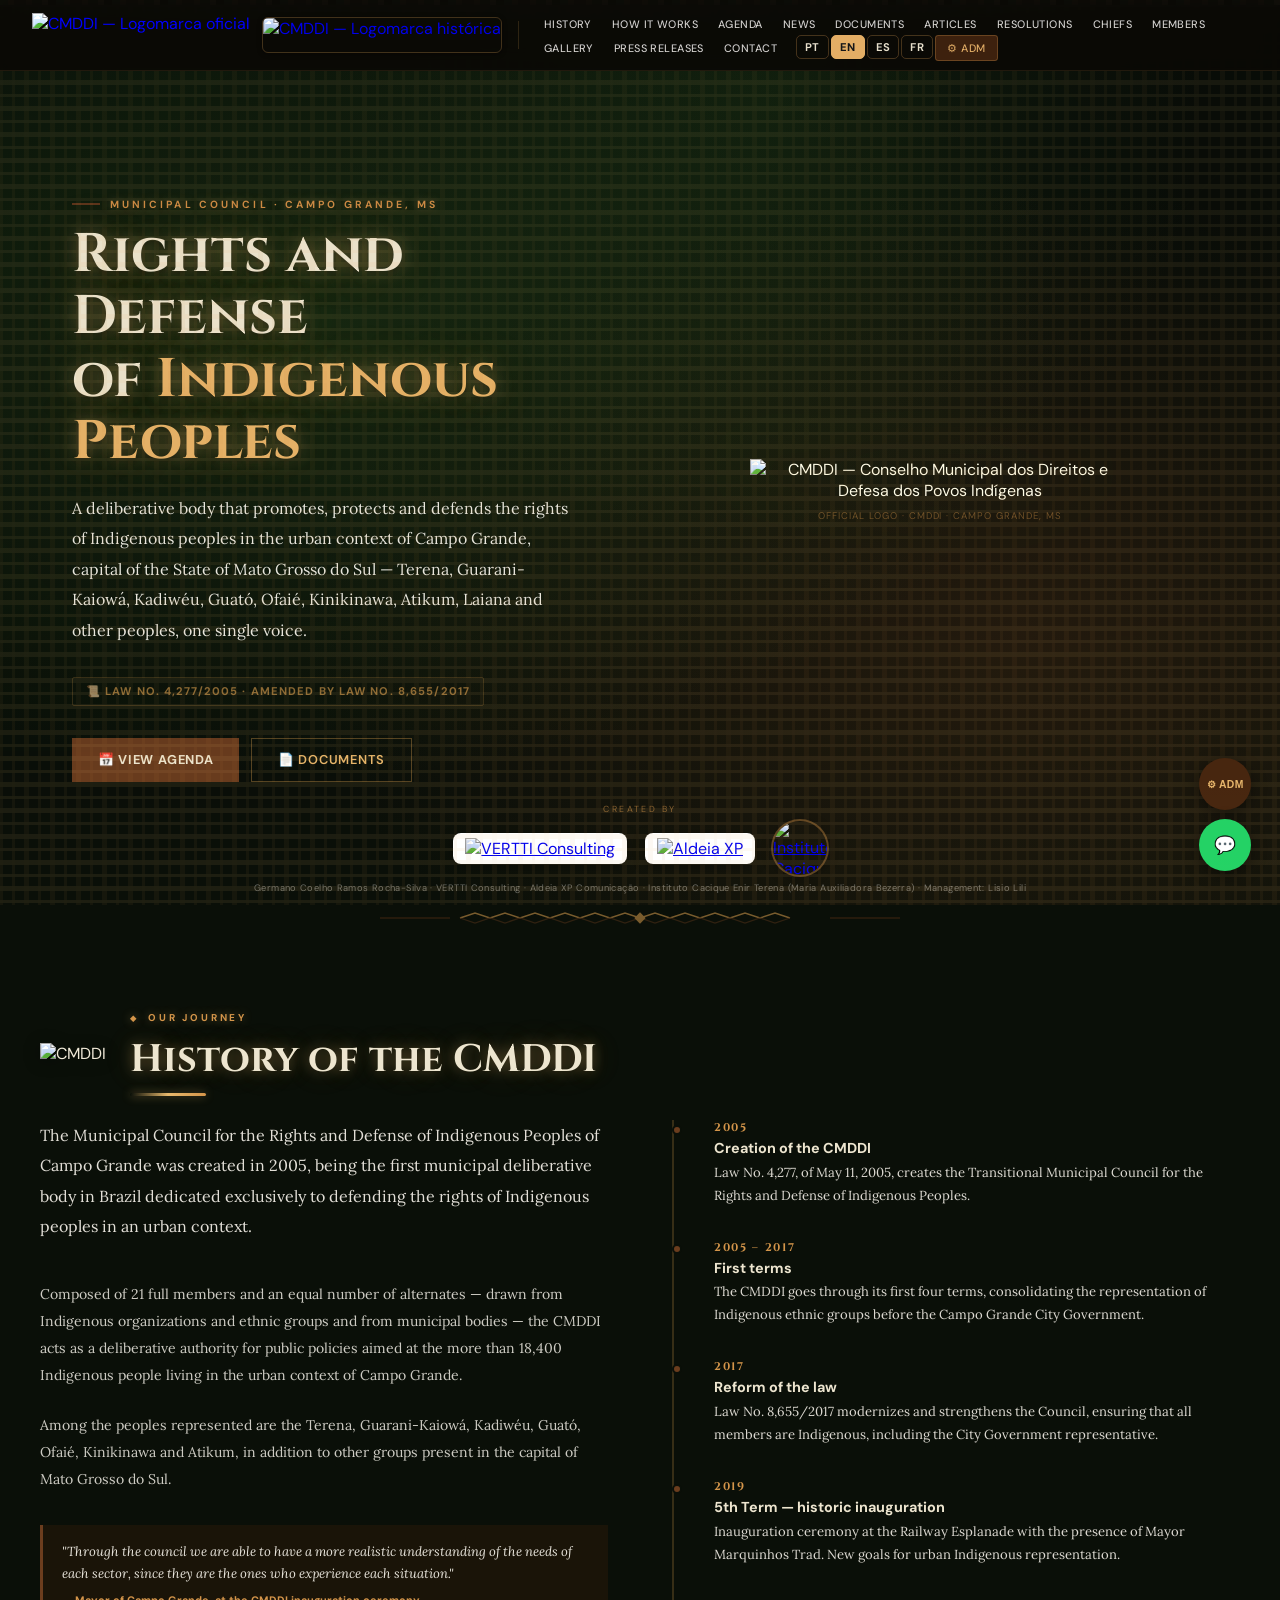
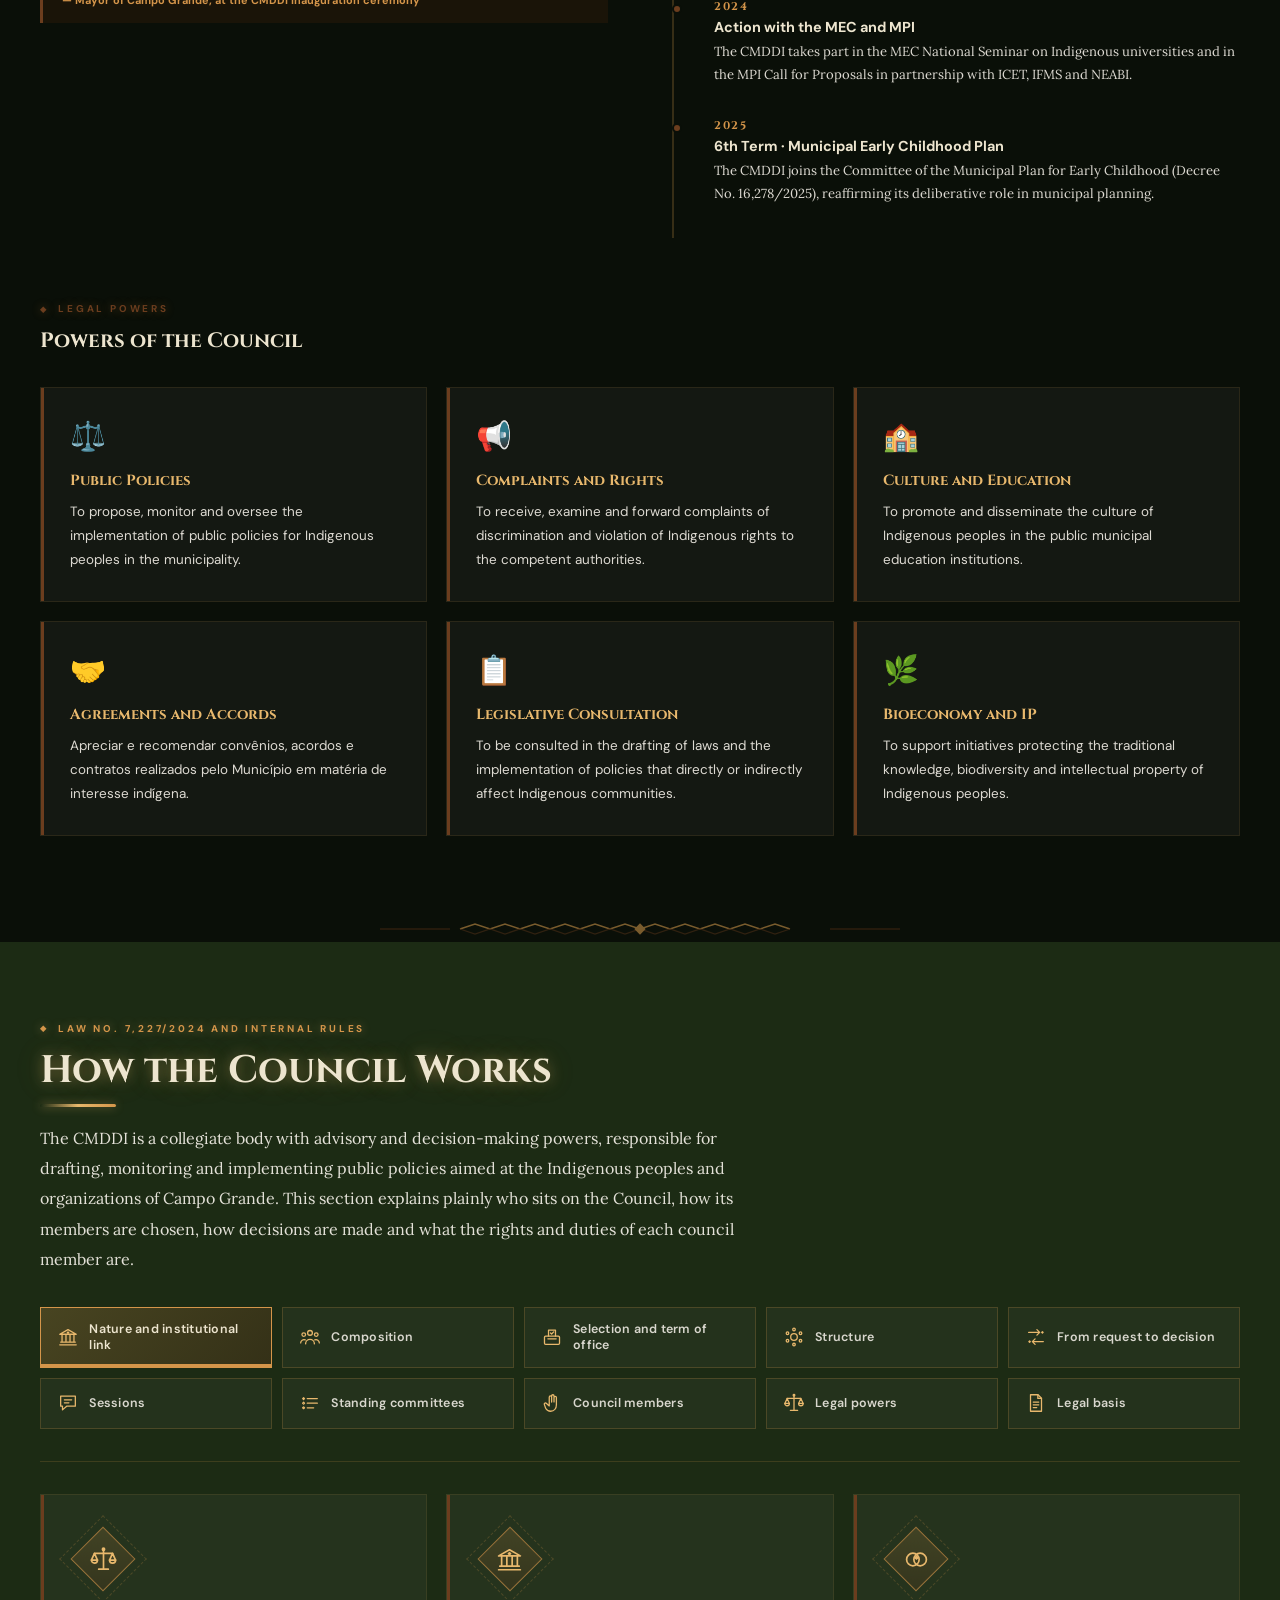
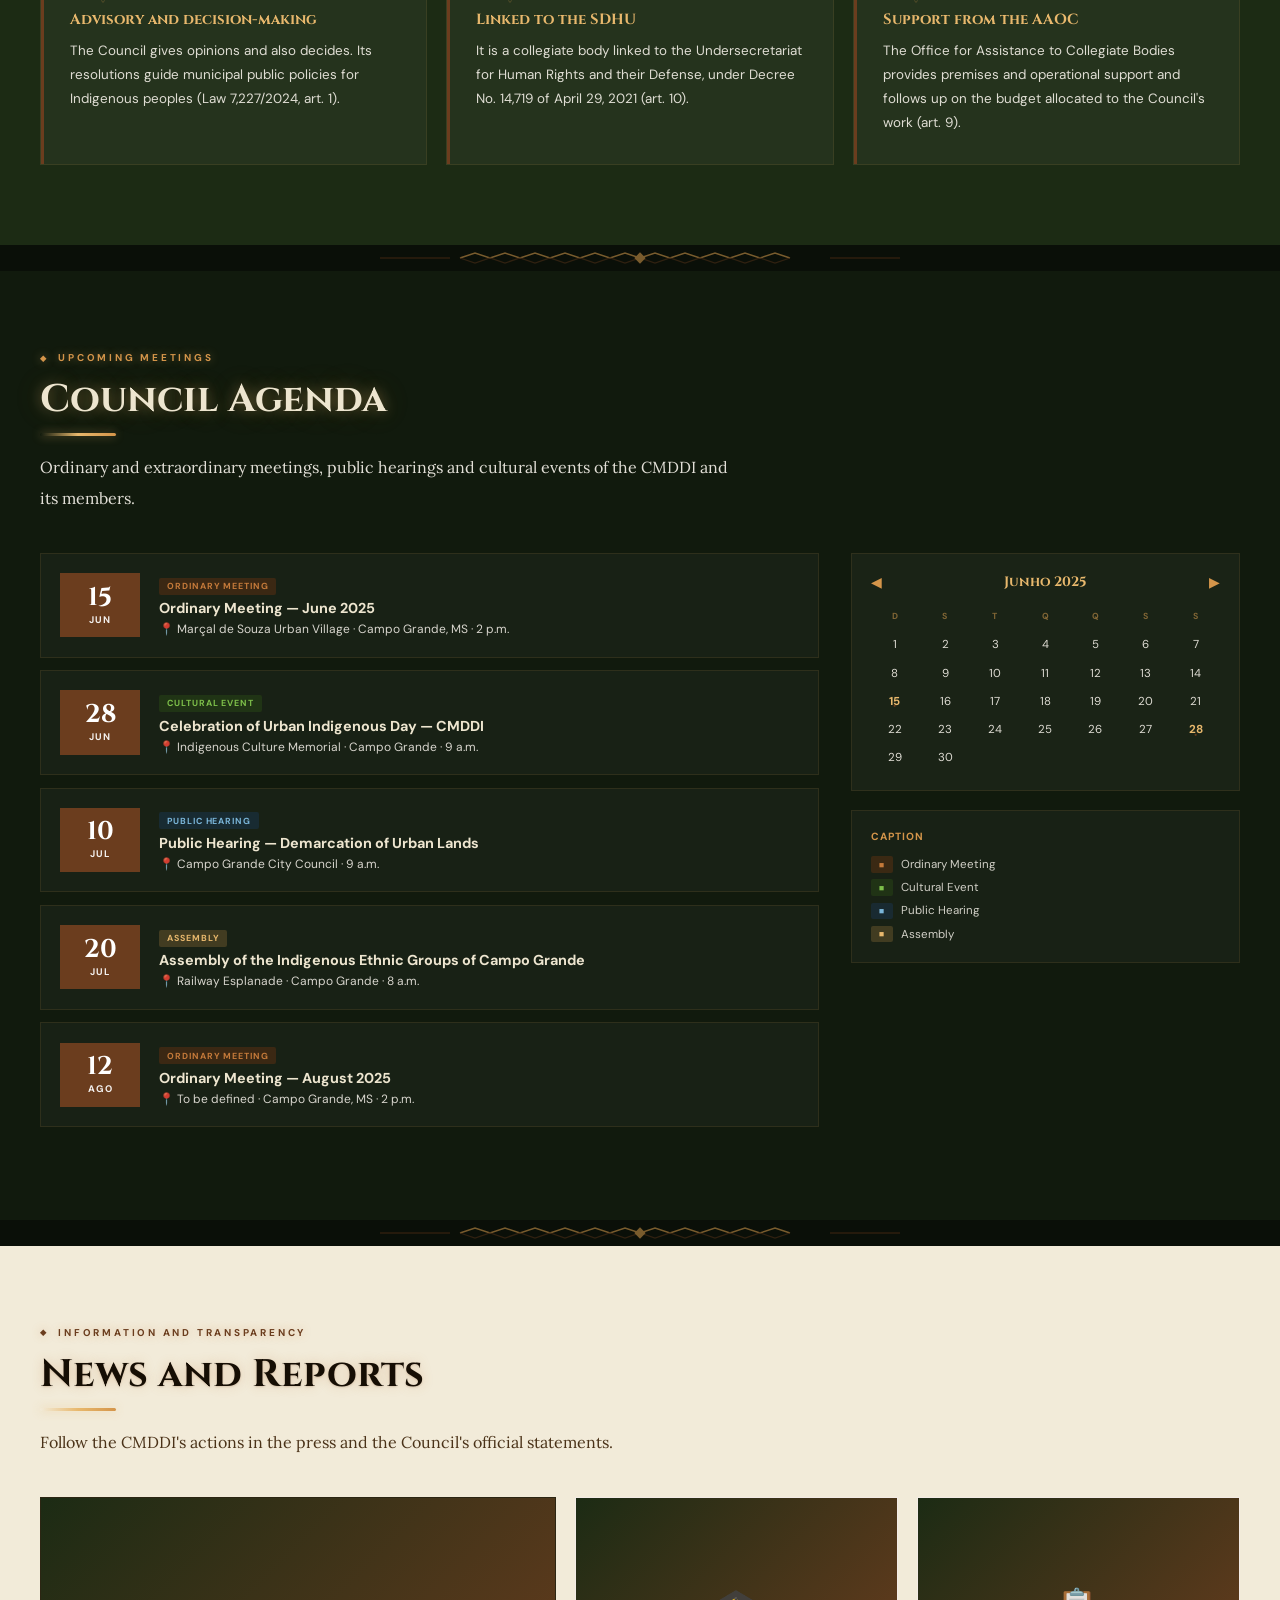
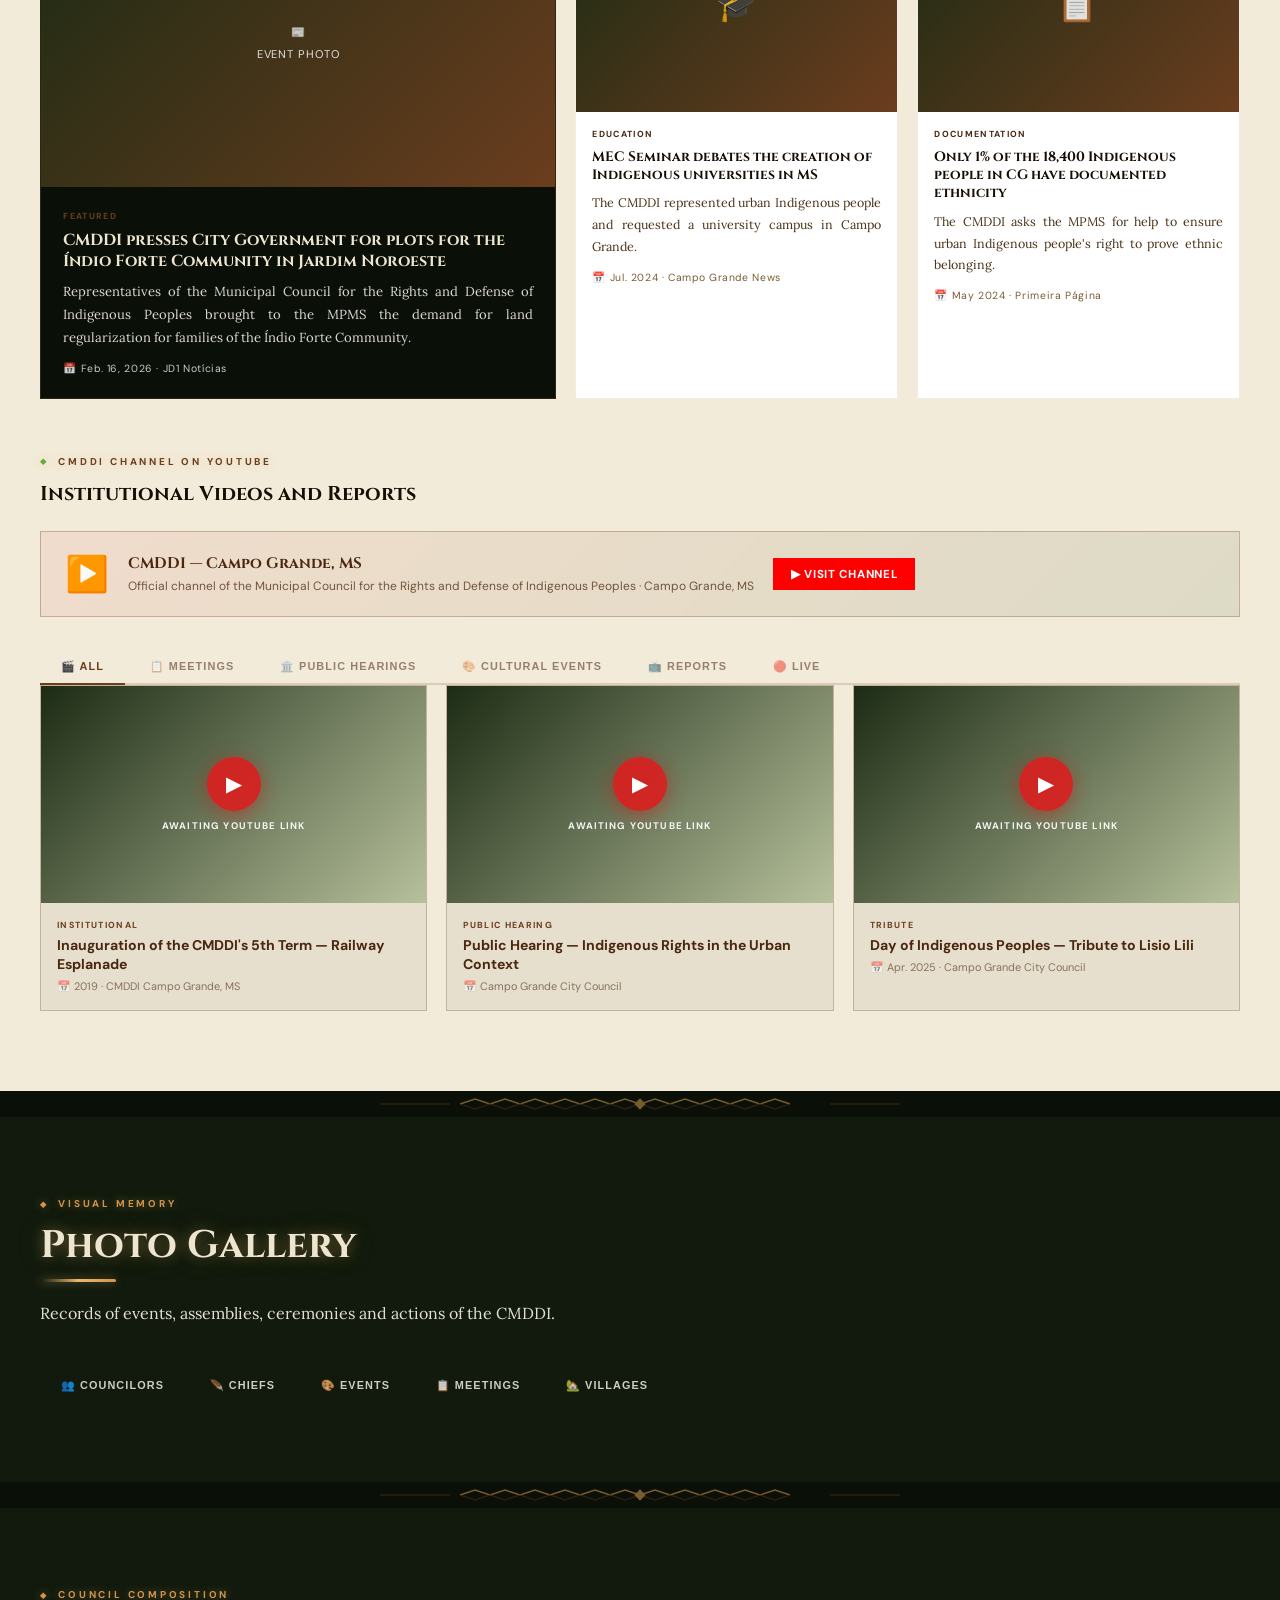
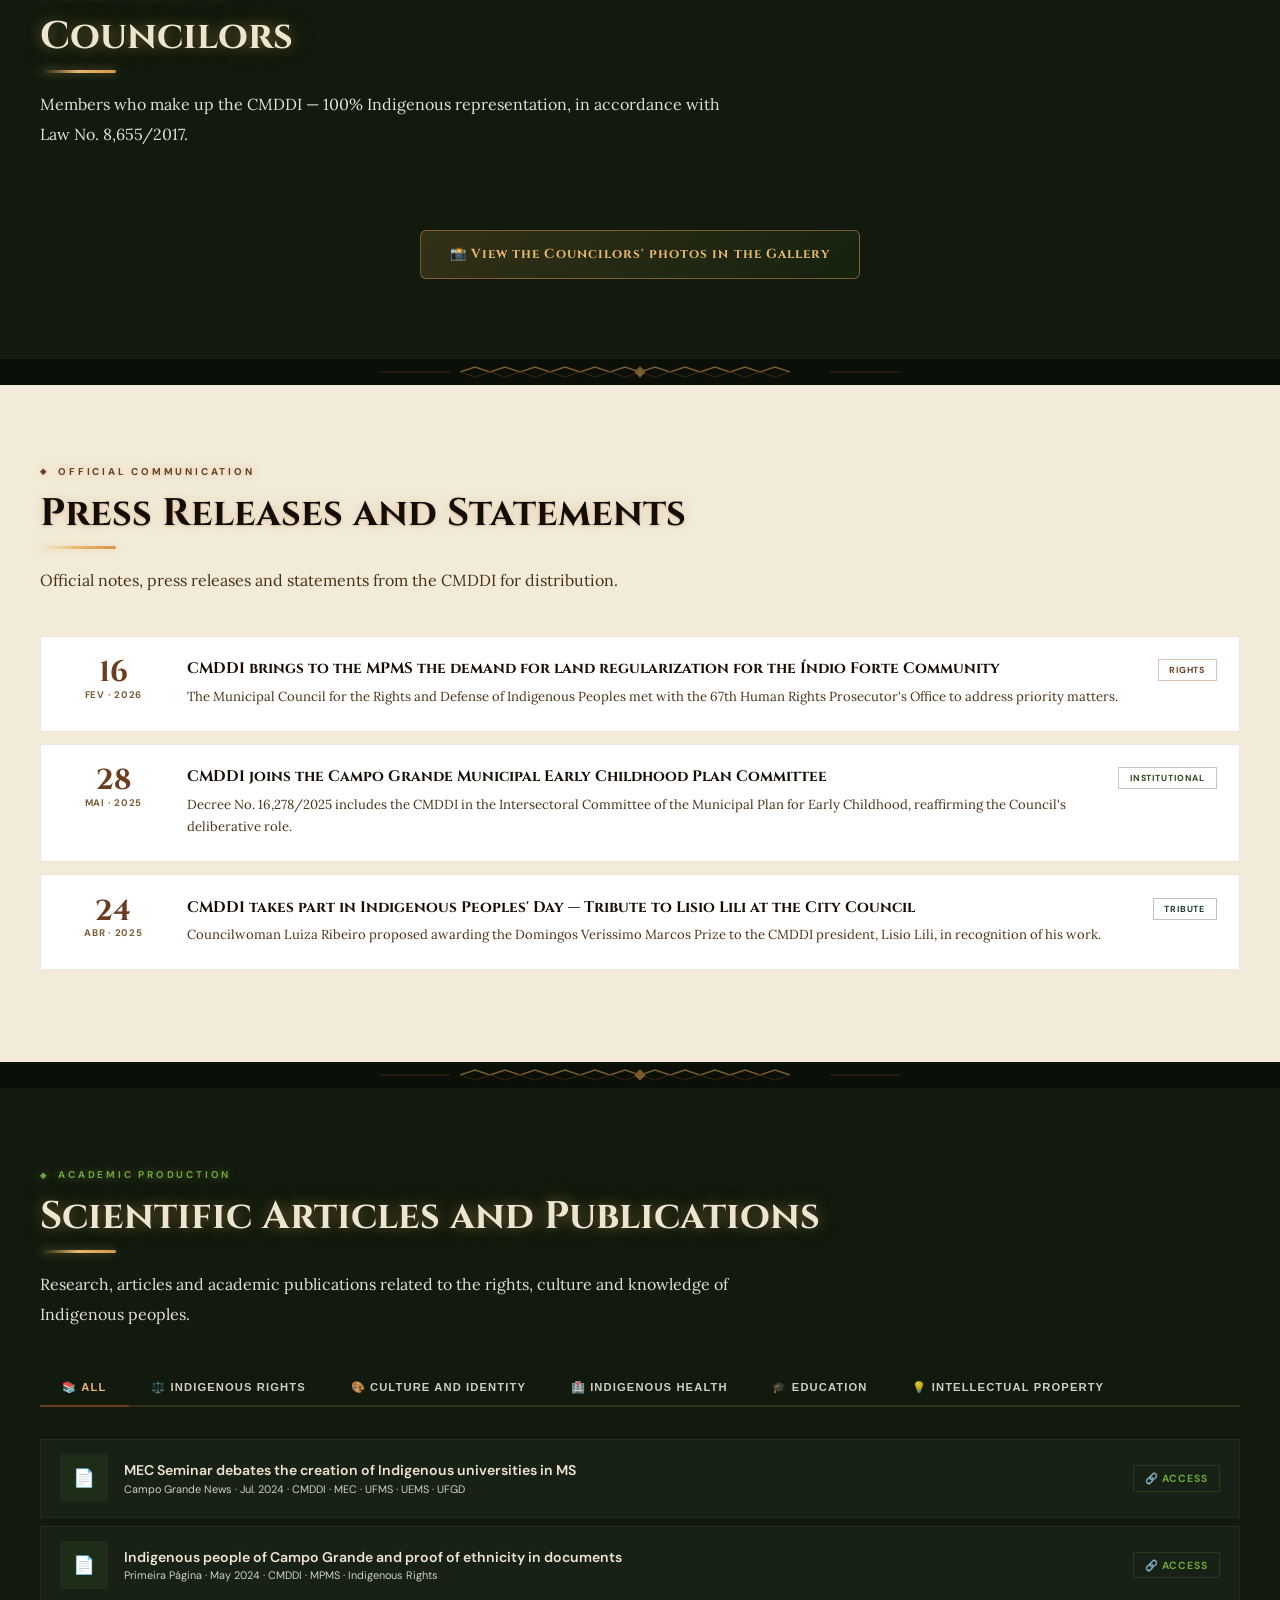
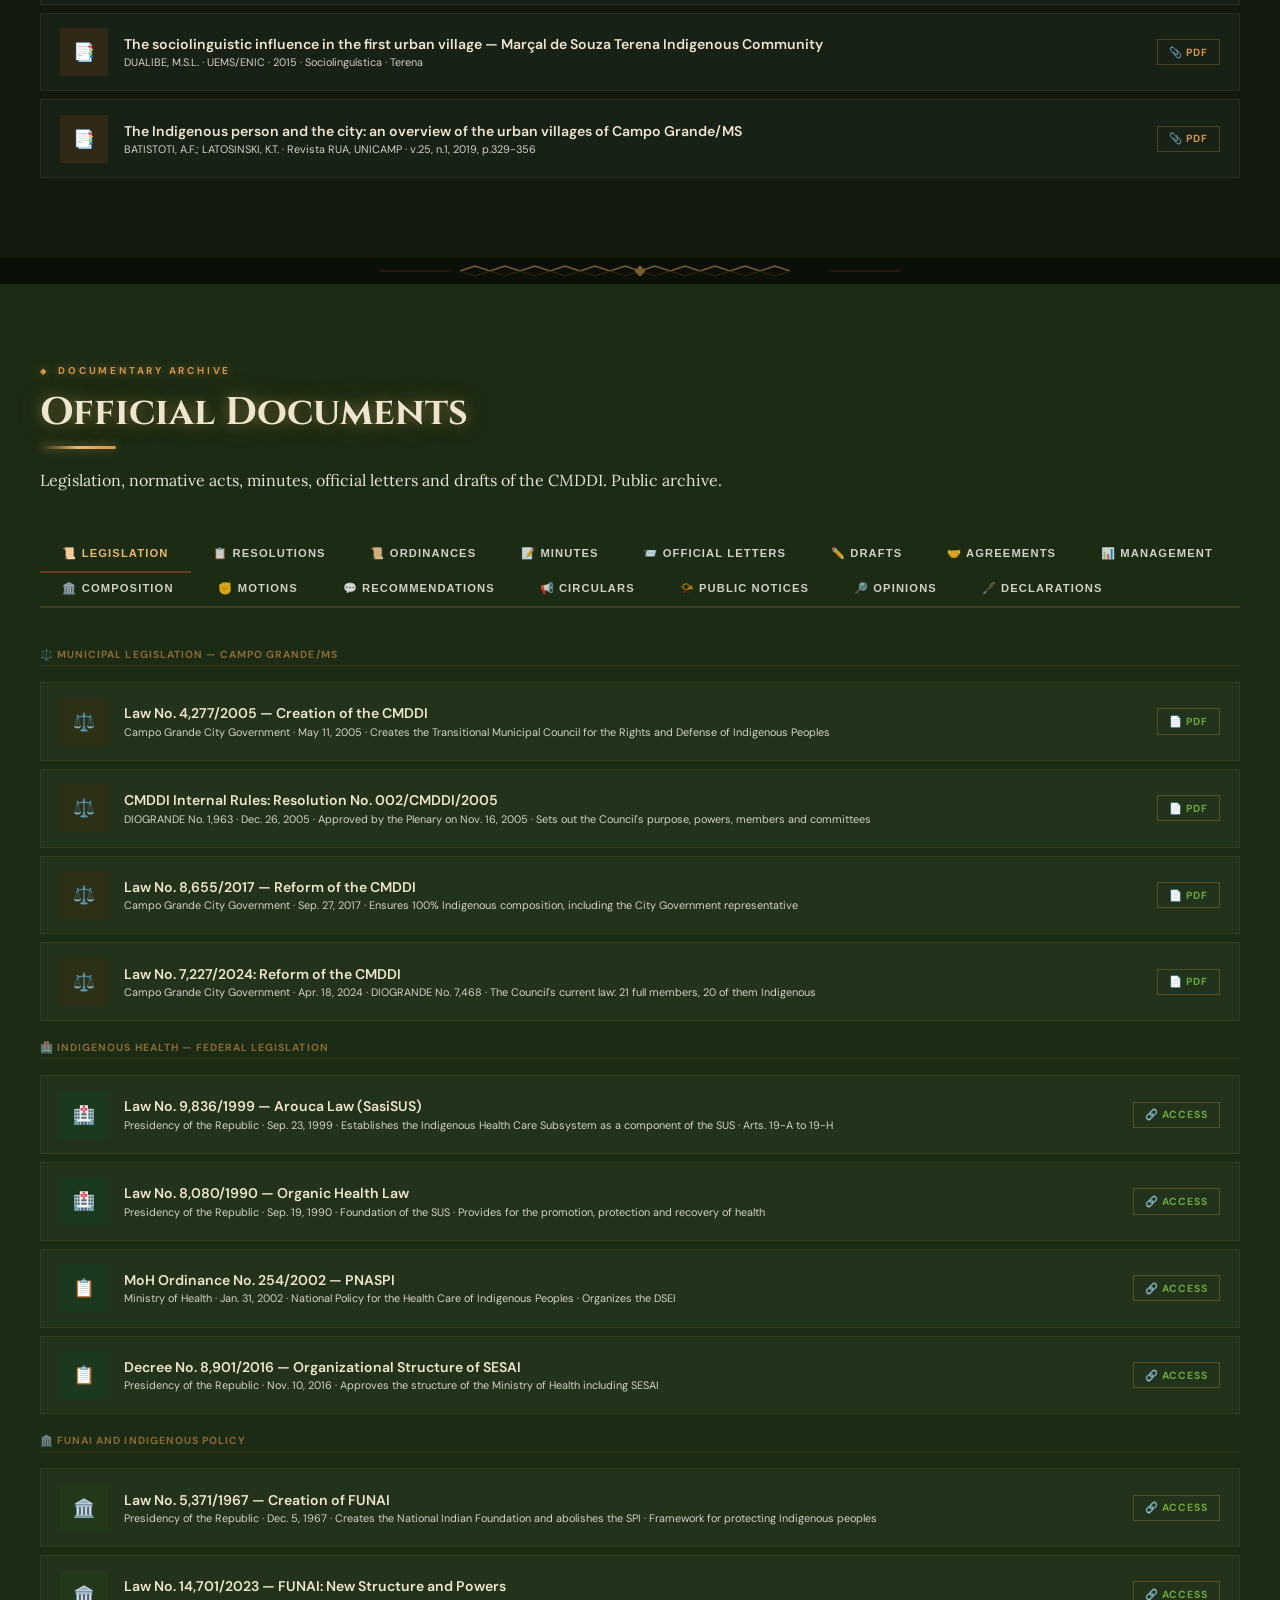
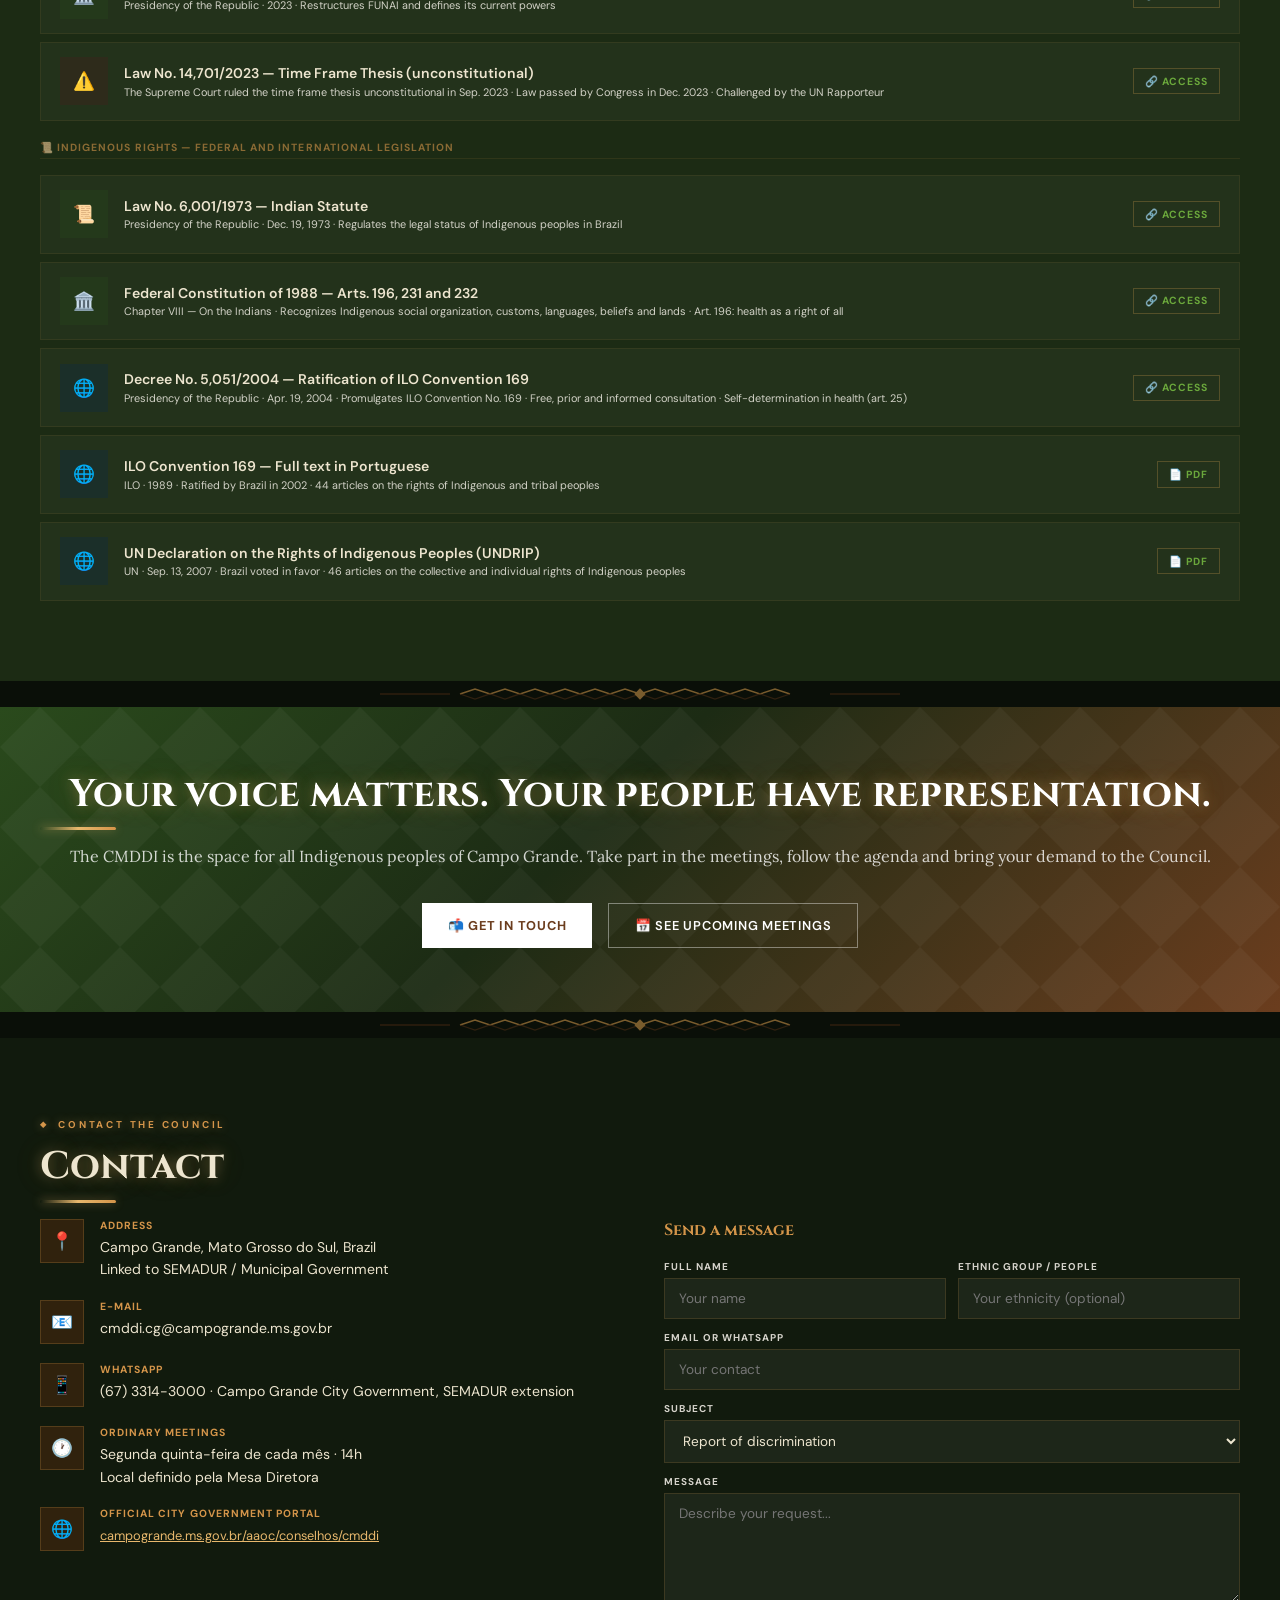
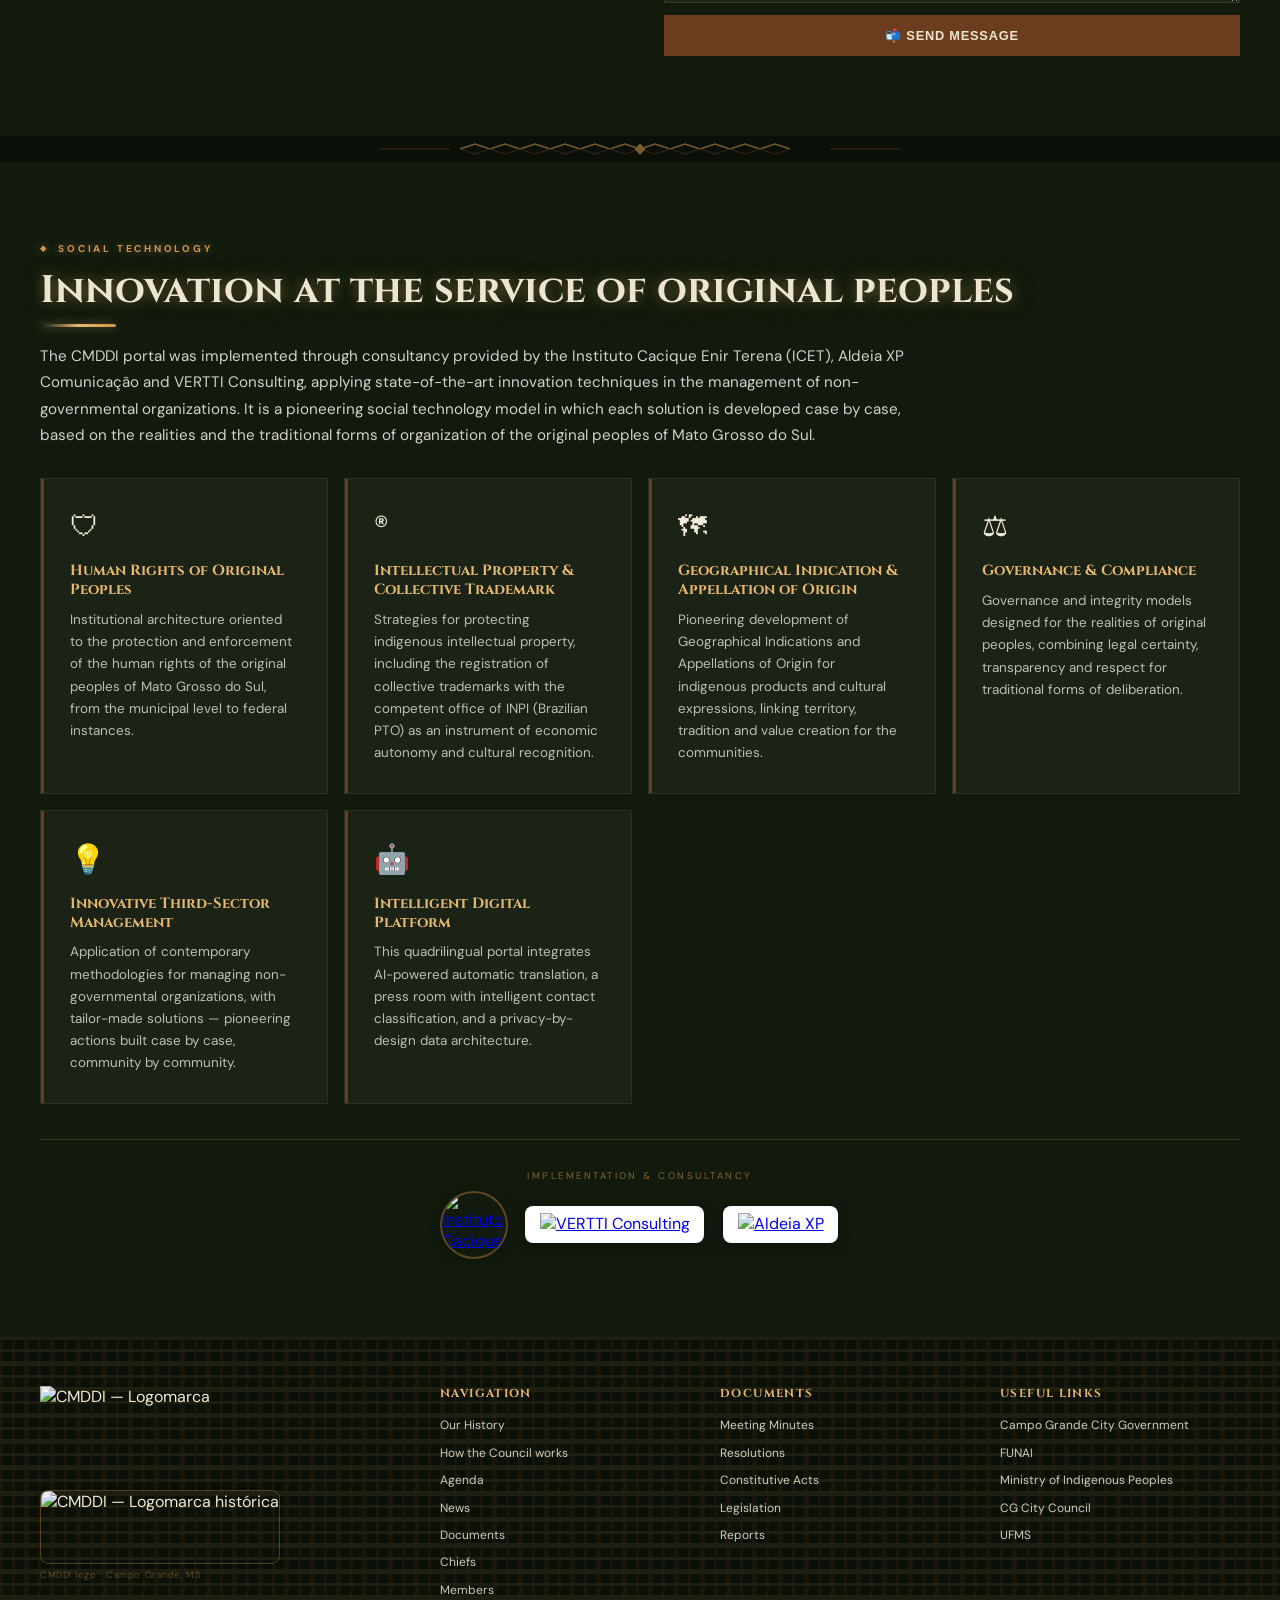
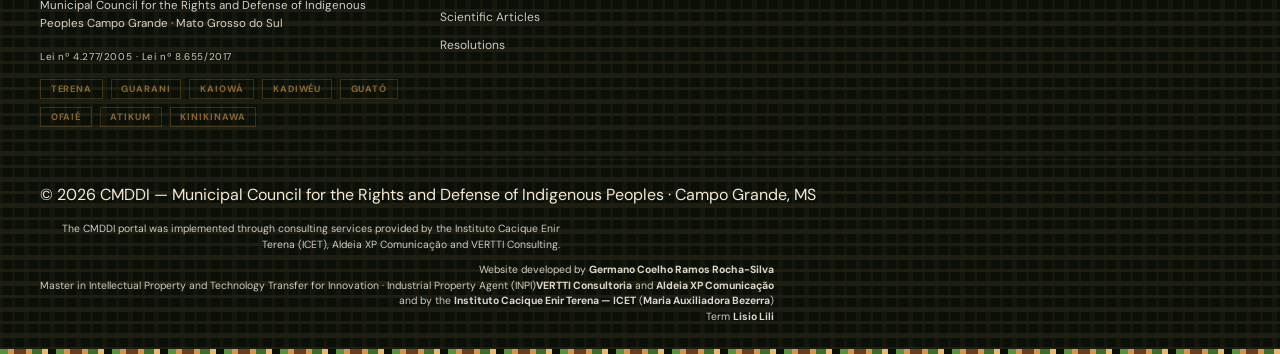
==== commit 2af11ce8: "Add files via upload" ====
--- a/index (1).html
+++ b/index (1).html
@@ -46,12 +46,12 @@
   overflow-x: hidden;
 }
 
-/* ═══ SCROLLBAR ═══ */
+/*  SCROLLBAR  */
 ::-webkit-scrollbar { width: 6px; }
 ::-webkit-scrollbar-track { background: var(--te); }
 ::-webkit-scrollbar-thumb { background: var(--vm); border-radius: 3px; }
 
-/* ═══ PADRÃO INDÍGENA SVG background ═══ */
+/*  PADRÃO INDÍGENA SVG background  */
 .bg-pattern {
   background-image: url("data:image/svg+xml,%3Csvg width='48' height='48' viewBox='0 0 48 48' xmlns='http://www.w3.org/2000/svg'%3E%3Cg fill='%234A7A28' fill-opacity='0.06'%3E%3Crect x='0' y='0' width='12' height='12'/%3E%3Crect x='24' y='0' width='12' height='12'/%3E%3Crect x='12' y='12' width='12' height='12'/%3E%3Crect x='36' y='12' width='12' height='12'/%3E%3Crect x='0' y='24' width='12' height='12'/%3E%3Crect x='24' y='24' width='12' height='12'/%3E%3Crect x='12' y='36' width='12' height='12'/%3E%3Crect x='36' y='36' width='12' height='12'/%3E%3C/g%3E%3C/svg%3E");
 }
@@ -60,7 +60,7 @@
   background-image: url("data:image/svg+xml,%3Csvg width='32' height='32' viewBox='0 0 32 32' xmlns='http://www.w3.org/2000/svg'%3E%3Cg stroke='%236B3D1E' stroke-opacity='0.08' fill='none'%3E%3Cpath d='M0 16 L16 0 L32 16 L16 32 Z'/%3E%3Cpath d='M8 16 L16 8 L24 16 L16 24 Z'/%3E%3C/g%3E%3C/svg%3E");
 }
 
-/* ═══ NAV ═══ */
+/*  NAV  */
 nav {
   position: fixed;
   top: 0; left: 0; right: 0;
@@ -114,7 +114,7 @@
 .nav-links a {
   font-size: .68rem;
   font-weight: 500;
-  color: rgba(249,245,237,.6);
+  color: rgba(249,245,237,.88);
   text-decoration: none;
   letter-spacing: .04em;
   text-transform: uppercase;
@@ -136,7 +136,7 @@
 }
 .nav-adm-btn:hover { background: var(--vm) !important; }
 
-/* ═══ FAIXA GRAFISMO ═══ */
+/*  FAIXA GRAFISMO  */
 .faixa-indigena {
   height: 5px;
   background: repeating-linear-gradient(
@@ -151,7 +151,7 @@
   );
 }
 
-/* ═══ HERO ═══ */
+/*  HERO  */
 #hero {
   min-height: 100vh;
   padding-top: 70px;
@@ -218,7 +218,7 @@
   font-family: 'Lora', serif;
   font-size: 1rem;
   line-height: 1.9;
-  color: rgba(249,245,237,.72);
+  color: rgba(249,245,237,.94);
   margin-bottom: 2rem;
   max-width: 500px;
 }
@@ -324,10 +324,10 @@
   font-weight: 600;
   letter-spacing: .12em;
   text-transform: uppercase;
-  color: rgba(249,245,237,.45);
-}
-
-/* ═══ SEÇÕES GERAIS ═══ */
+  color: rgba(249,245,237,.82);
+}
+
+/*  SEÇÕES GERAIS  */
 .sec {
   padding: 5rem 2rem;
 }
@@ -374,14 +374,14 @@
   font-family: 'Lora', serif;
   font-size: 1rem;
   line-height: 1.9;
-  color: rgba(249,245,237,.7);
+  color: rgba(249,245,237,.90);
   max-width: 700px;
   margin-bottom: 2.5rem;
 }
 
 .sec-lead-dark { color: var(--tx2); }
 
-/* ═══ CARDS GENÉRICOS ═══ */
+/*  CARDS GENÉRICOS  */
 .grid-3 { display: grid; grid-template-columns: repeat(3,1fr); gap: 1.2rem; }
 .grid-4 { display: grid; grid-template-columns: repeat(4,1fr); gap: 1rem; }
 .grid-2 { display: grid; grid-template-columns: repeat(2,1fr); gap: 2rem; }
@@ -427,11 +427,11 @@
 .card-p {
   font-size: .84rem;
   line-height: 1.8;
-  color: rgba(249,245,237,.65);
+  color: rgba(249,245,237,.88);
 }
 .card-p-dark { color: var(--tx2); }
 
-/* ═══ SEÇÃO QUEM SOMOS / HISTÓRIA ═══ */
+/*  SEÇÃO QUEM SOMOS / HISTÓRIA  */
 #historia .hist-grid {
   display: grid;
   grid-template-columns: 1fr 1fr;
@@ -481,15 +481,15 @@
   font-family: 'Lora', serif;
   font-size: .82rem;
   line-height: 1.75;
-  color: rgba(249,245,237,.6);
-}
-
-/* ═══ COMPETÊNCIAS ═══ */
+  color: rgba(249,245,237,.88);
+}
+
+/*  COMPETÊNCIAS  */
 #competencias {
   background: linear-gradient(180deg, var(--t3) 0%, var(--te) 100%);
 }
 
-/* ═══ AGENDA ═══ */
+/*  AGENDA  */
 #agenda { background: var(--t2); }
 
 .agenda-grid {
@@ -535,7 +535,7 @@
   font-weight: 700;
   letter-spacing: .1em;
   text-transform: uppercase;
-  color: rgba(255,255,255,.75);
+  color: rgba(255,255,255,.92);
   margin-top: .15rem;
 }
 
@@ -564,7 +564,7 @@
 
 .ev-local {
   font-size: .75rem;
-  color: rgba(249,245,237,.5);
+  color: rgba(249,245,237,.85);
 }
 
 /* Mini calendário */
@@ -618,7 +618,7 @@
   padding: .35rem .2rem;
   border-radius: 2px;
   cursor: pointer;
-  color: rgba(249,245,237,.55);
+  color: rgba(249,245,237,.88);
   transition: .15s;
 }
 .cal-d:hover { background: rgba(232,168,83,.1); color: var(--am); }
@@ -627,7 +627,7 @@
 .cal-d.hoje { background: var(--vm); color: white !important; font-weight: 700; }
 .cal-d.vazio { opacity: 0; pointer-events: none; }
 
-/* ═══ NOTÍCIAS ═══ */
+/*  NOTÍCIAS  */
 #noticias { background: var(--ar); }
 
 .noticias-grid {
@@ -665,7 +665,7 @@
   flex-direction: column;
   align-items: center;
   gap: .5rem;
-  color: rgba(255,255,255,.3);
+  color: rgba(255,255,255,.85);
   font-size: .7rem;
   letter-spacing: .08em;
 }
@@ -694,13 +694,13 @@
   font-family: 'Lora', serif;
   font-size: .82rem;
   line-height: 1.75;
-  color: rgba(249,245,237,.6);
+  color: rgba(249,245,237,.88);
   margin-bottom: .8rem;
 }
 
 .noticia-data {
   font-size: .65rem;
-  color: rgba(249,245,237,.4);
+  color: rgba(249,245,237,.82);
   letter-spacing: .06em;
 }
 
@@ -765,10 +765,10 @@
 
 .video-meta {
   font-size: .65rem;
-  color: rgba(249,245,237,.4);
-}
-
-/* ═══ ATAS & DOCUMENTOS ═══ */
+  color: rgba(249,245,237,.82);
+}
+
+/*  ATAS & DOCUMENTOS  */
 #documentos { background: var(--t3); }
 
 .docs-tabs {
@@ -785,7 +785,7 @@
   font-weight: 700;
   letter-spacing: .1em;
   text-transform: uppercase;
-  color: rgba(249,245,237,.45);
+  color: rgba(249,245,237,.82);
   cursor: pointer;
   border-bottom: 2px solid transparent;
   margin-bottom: -2px;
@@ -841,7 +841,7 @@
 
 .doc-meta {
   font-size: .68rem;
-  color: rgba(249,245,237,.4);
+  color: rgba(249,245,237,.82);
 }
 
 .doc-dl {
@@ -857,7 +857,7 @@
 }
 .doc-item:hover .doc-dl { background: rgba(232,168,83,.1); }
 
-/* ═══ INTEGRANTES ═══ */
+/*  INTEGRANTES  */
 #integrantes { background: var(--te); }
 
 .integrantes-grid {
@@ -883,7 +883,7 @@
   align-items: center;
   justify-content: center;
   font-size: 3rem;
-  color: rgba(255,255,255,.2);
+  color: rgba(255,255,255,.35);
   position: relative;
   overflow: hidden;
 }
@@ -930,7 +930,7 @@
 
 .membro-rep {
   font-size: .72rem;
-  color: rgba(249,245,237,.5);
+  color: rgba(249,245,237,.85);
   line-height: 1.4;
 }
 
@@ -947,7 +947,7 @@
 .tipo-titular { background: rgba(139,58,15,.3); color: var(--oc); }
 .tipo-suplente { background: rgba(27,58,92,.3); color: #7ab5d8; }
 
-/* ═══ GALERIA FOTOS & VÍDEOS ═══ */
+/*  GALERIA FOTOS & VÍDEOS  */
 #galeria { background: var(--t2); }
 
 .galeria-masonry {
@@ -966,13 +966,13 @@
 
 .galeria-item:nth-child(3n) { margin-top: .75rem; }
 
-.galeria-item img, .galeria-item .galeria-placeholder {
+.galeria-item img, .galeria-item . {
   width: 100%;
   display: block;
   transition: transform .3s;
 }
 
-.galeria-placeholder {
+. {
   aspect-ratio: 1/1;
   background: linear-gradient(135deg, var(--t3), rgba(139,58,15,.4));
   display: flex;
@@ -982,10 +982,10 @@
   color: rgba(255,255,255,.1);
 }
 
-.galeria-item:nth-child(2n) .galeria-placeholder { aspect-ratio: 4/3; }
-.galeria-item:nth-child(5n) .galeria-placeholder { aspect-ratio: 3/4; }
-
-.galeria-item:hover img, .galeria-item:hover .galeria-placeholder { transform: scale(1.03); }
+.galeria-item:nth-child(2n) . { aspect-ratio: 4/3; }
+.galeria-item:nth-child(5n) . { aspect-ratio: 3/4; }
+
+.galeria-item:hover img, .galeria-item:hover . { transform: scale(1.03); }
 
 .galeria-overlay {
   position: absolute;
@@ -1005,7 +1005,7 @@
   line-height: 1.3;
 }
 
-/* ═══ RELEASES ═══ */
+/*  RELEASES  */
 #releases { background: var(--ar); }
 
 .release-item {
@@ -1067,7 +1067,7 @@
   white-space: nowrap;
 }
 
-/* ═══ FAIXA CTA ═══ */
+/*  FAIXA CTA  */
 #cta {
   background: linear-gradient(135deg, var(--vv) 0%, var(--t3) 45%, var(--vm) 100%);
   padding: 4rem 2rem;
@@ -1086,7 +1086,7 @@
 #cta .sec-h2 { color: white; margin-bottom: .75rem; }
 #cta p { color: rgba(255,255,255,.8); font-family: 'Lora', serif; font-size: 1rem; line-height: 1.8; margin-bottom: 2rem; }
 
-/* ═══ CONTATO ═══ */
+/*  CONTATO  */
 #contato { background: var(--t2); }
 
 .contato-grid {
@@ -1145,7 +1145,7 @@
   font-weight: 700;
   letter-spacing: .1em;
   text-transform: uppercase;
-  color: rgba(249,245,237,.5);
+  color: rgba(249,245,237,.85);
 }
 
 .form-input, .form-textarea, .form-select {
@@ -1166,7 +1166,7 @@
 .form-textarea { height: 110px; resize: vertical; }
 .form-select option { background: var(--t2); }
 
-/* ═══ ADM MODAL ═══ */
+/*  ADM MODAL  */
 .adm-modal {
   display: none;
   position: fixed;
@@ -1227,6 +1227,9 @@
 }
 body.adm-ok .adm-panel { display: block; }
 body.adm-ok .adm-panel-hide { display: none; }
+body.adm-ok .galeria-item .adm-panel { display: flex; }
+body.adm-ok .doc-item .adm-panel { display: inline-flex; }
+body.adm-ok a .adm-panel { display: flex; }
 
 .adm-panel-t {
   font-family: 'Cinzel', serif;
@@ -1246,16 +1249,16 @@
 }
 
 .adm-label {
-  font-size: .62rem;
+  font-size: .73rem;
   font-weight: 700;
-  letter-spacing: .08em;
+  letter-spacing: .06em;
   text-transform: uppercase;
-  color: rgba(249,245,237,.5);
+  color: rgba(249,245,237,.90);
 }
 
 .adm-input, .adm-textarea, .adm-select {
-  background: rgba(255,255,255,.05);
-  border: 1px solid rgba(232,168,83,.15);
+  background: rgba(20,10,4,.85);
+  border: 1px solid rgba(232,168,83,.35);
   color: var(--cr);
   padding: .6rem .8rem;
   font-family: 'DM Sans', sans-serif;
@@ -1265,7 +1268,7 @@
 .adm-input:focus, .adm-textarea:focus { border-color: rgba(232,168,83,.4); }
 .adm-textarea { height: 80px; resize: vertical; }
 
-/* ═══ FAB BUTTONS ═══ */
+/*  FAB BUTTONS  */
 .fab-stack {
   position: fixed;
   bottom: 1.8rem;
@@ -1273,7 +1276,7 @@
   display: flex;
   flex-direction: column-reverse;
   gap: .6rem;
-  z-index: 900;
+  z-index: 9000;
 }
 
 .fab {
@@ -1296,7 +1299,7 @@
 .fab-adm { background: var(--vd); color: var(--am); font-size: .65rem; font-weight: 800; letter-spacing: .04em; }
 .fab-adm:hover { background: var(--vm); transform: scale(1.06); }
 
-/* ═══ FOOTER ═══ */
+/*  FOOTER  */
 footer {
   background: var(--te);
   border-top: 1px solid rgba(232,168,83,.1);
@@ -1324,14 +1327,14 @@
 
 .footer-brand .brand-nome {
   font-size: .72rem;
-  color: rgba(249,245,237,.5);
+  color: rgba(249,245,237,.85);
   line-height: 1.6;
   margin-bottom: 1rem;
 }
 
 .footer-brand .brand-lei {
   font-size: .62rem;
-  color: rgba(249,245,237,.35);
+  color: rgba(249,245,237,.82);
   letter-spacing: .06em;
 }
 
@@ -1348,7 +1351,7 @@
 .footer-col ul { list-style: none; display: flex; flex-direction: column; gap: .4rem; }
 .footer-col li a {
   font-size: .75rem;
-  color: rgba(249,245,237,.45);
+  color: rgba(249,245,237,.82);
   text-decoration: none;
   transition: .15s;
 }
@@ -1366,17 +1369,17 @@
 
 .footer-copy {
   font-size: .68rem;
-  color: rgba(249,245,237,.3);
+  color: rgba(249,245,237,.82);
 }
 
 .footer-dev {
   font-size: .65rem;
-  color: rgba(249,245,237,.3);
+  color: rgba(249,245,237,.82);
   text-align: right;
   line-height: 1.5;
 }
 
-.footer-dev strong { color: rgba(249,245,237,.55); }
+.footer-dev strong { color: rgba(249,245,237,.88); }
 
 .footer-etnias {
   display: flex;
@@ -1395,14 +1398,14 @@
   color: rgba(232,168,83,.55);
 }
 
-/* ═══ ANIMAÇÕES ═══ */
+/*  ANIMAÇÕES  */
 .rv {
   opacity: 1;
   transform: none;
   transition: opacity .7s, transform .7s;
 }
 
-/* ═══ RESPONSIVO ═══ */
+/*  RESPONSIVO  */
 @media (max-width: 900px) {
   .hero-content { grid-template-columns: 1fr; gap: 2rem; }
   .hero-escudo { display: none; }
@@ -1433,7 +1436,7 @@
 
 
 
-/* ═══ LOGOMARCAS ═══ */
+/*  LOGOMARCAS  */
 .nav-brand img { transition: opacity .2s; }
 .nav-brand img:hover { opacity: .85; }
 @media (max-width: 600px) {
@@ -1441,7 +1444,7 @@
   footer .footer-brand img { height: 70px; }
 }
 
-/* ═══ CACIQUES ═══ */
+/*  CACIQUES  */
 .cacique-card {
   background: rgba(255,255,255,.04);
   border: 1px solid rgba(212,149,74,.12);
@@ -1461,7 +1464,7 @@
   align-items: center;
   justify-content: center;
   font-size: 4rem;
-  color: rgba(255,255,255,.15);
+  color: rgba(255,255,255,.35);
   overflow: hidden;
 }
 .cac-foto img {
@@ -1534,11 +1537,11 @@
 
 .cac-bairro {
   font-size: .72rem;
-  color: rgba(249,245,237,.45);
+  color: rgba(249,245,237,.82);
   line-height: 1.4;
 }
 
-/* ═══ GARANTIA DE CONTRASTE DE TEXTO ═══ */
+/*  GARANTIA DE CONTRASTE DE TEXTO  */
 .sec-clara .card-p, .sec-palha .card-p { color: var(--tx2) !important; }
 .sec-clara h2, .sec-clara h3, .sec-palha h2, .sec-palha h3 { color: var(--tx) !important; }
 .sec-clara .eyb, .sec-palha .eyb { color: var(--vm) !important; }
@@ -1560,21 +1563,20 @@
 .sec-palha .doc-meta { color: var(--tx2) !important; }
 
 
-/* ═══ PAINÉIS DE ABAS — ocultos por padrão ═══ */
+/*  PAINÉIS DE ABAS — ocultos por padrão  */
 .doc-panel { display: none; }
 .doc-panel.ativo { display: block; }
 
-/* ═══ ART PANEL ═══ */
+/*  ART PANEL  */
 .art-panel { display: none; }
 .art-panel.ativo { display: block; }
-/* ═══ EYEB VERDE ═══ */
+/*  EYEB VERDE  */
 .eyb-verde::before { content: "◆"; font-size: .5rem; color: var(--acl); }
 .eyb-verde { color: var(--acl) !important; }
 
 
 
-/* ═══ SISTEMA GOOGLE FOTOS ═══ */
-.gfotos-banner {
+/*  SISTEMA GOOGLE FOTOS  */
   background: linear-gradient(135deg, rgba(234,67,53,.08), rgba(66,133,244,.08), rgba(52,168,83,.08));
   border: 1px solid rgba(234,67,53,.18);
   padding: 1.1rem 1.5rem;
@@ -1584,9 +1586,6 @@
   margin-bottom: 1.8rem;
   flex-wrap: wrap;
 }
-.gfotos-banner-txt { flex: 1; font-size: .78rem; color: rgba(249,245,237,.65); line-height: 1.6; }
-.gfotos-banner-txt strong { color: var(--am); }
-.gfotos-btn {
   display: inline-flex; align-items: center; gap: .4rem;
   font-size: .68rem; font-weight: 700; letter-spacing: .06em; text-transform: uppercase;
   padding: .5rem 1rem; border: none; cursor: pointer; text-decoration: none;
@@ -1594,7 +1593,6 @@
   color: white; transition: .2s; white-space: nowrap;
   text-shadow: 0 1px 2px rgba(0,0,0,.3);
 }
-.gfotos-btn:hover { opacity: .88; transform: translateY(-1px); }
 
 /* Galeria com suporte a link externo */
 .galeria-item-link {
@@ -1617,7 +1615,6 @@
 .galeria-item-link .galeria-overlay { opacity: 0; transition: .3s; }
 .galeria-item-link:hover .galeria-overlay { opacity: 1; }
 
-/* Card membro/cacique com foto Google Fotos */
 .membro-foto-gf, .cac-foto-gf {
   width: 100%; aspect-ratio: 1/1;
   object-fit: cover; object-position: center top;
@@ -1641,10 +1638,10 @@
   width: 100%; height: 100%;
   display: flex; flex-direction: column;
   align-items: center; justify-content: center;
-  gap: .4rem; font-size: 3rem; color: rgba(255,255,255,.15);
+  gap: .4rem; font-size: 3rem; color: rgba(255,255,255,.35);
 }
 .card-foto-btn .foto-placeholder span {
-  font-size: .6rem; color: rgba(255,255,255,.25);
+  font-size: .6rem; color: rgba(255,255,255,.85);
   letter-spacing: .08em; text-transform: uppercase;
 }
 
@@ -1661,13 +1658,13 @@
   object-fit: contain; border: 1px solid rgba(255,255,255,.1);
 }
 .lightbox-leg {
-  color: rgba(255,255,255,.7); font-size: .82rem;
+  color: rgba(255,255,255,.92); font-size: .82rem;
   font-family: "Lora", serif; text-align: center; max-width: 600px;
 }
 .lightbox-close {
   position: absolute; top: 1rem; right: 1.5rem;
   background: none; border: none; color: white;
-  font-size: 2rem; cursor: pointer; opacity: .7;
+  font-size: 2rem; cursor: pointer; opacity: .9;
 }
 .lightbox-close:hover { opacity: 1; }
 .lightbox-nav {
@@ -1690,21 +1687,18 @@
 }
 .upload-foto-area:hover { border-color: rgba(212,149,74,.5); background: rgba(255,255,255,.06); }
 .upload-foto-area input[type=file] { display: none; }
-.upload-foto-label { font-size: .7rem; color: rgba(249,245,237,.45); cursor: pointer; }
-
-/* Instrução Google Fotos no painel ADM */
-.gf-instrucao {
+.upload-foto-label { font-size: .7rem; color: rgba(249,245,237,.82); cursor: pointer; }
+
   background: rgba(52,168,83,.07);
   border-left: 3px solid rgba(52,168,83,.4);
   padding: .7rem 1rem;
   font-size: .72rem;
-  color: rgba(249,245,237,.6);
+  color: rgba(249,245,237,.88);
   line-height: 1.7;
   margin-bottom: .8rem;
 }
-.gf-instrucao strong { color: #6dbf4a; }
-
-/* ═══ SISTEMA YOUTUBE ═══ */
+
+/*  SISTEMA YOUTUBE  */
 .yt-tabs {
   display: flex;
   gap: 0;
@@ -1718,7 +1712,7 @@
   font-weight: 700;
   letter-spacing: .1em;
   text-transform: uppercase;
-  color: rgba(249,245,237,.4);
+  color: rgba(249,245,237,.82);
   cursor: pointer;
   border-bottom: 2px solid transparent;
   margin-bottom: -2px;
@@ -1755,11 +1749,11 @@
   box-shadow: 0 4px 20px rgba(220,0,0,.4); transition: .2s;
 }
 .yt-thumb-placeholder:hover .yt-play-circle { transform: scale(1.1); }
-.yt-aguardando { font-size: .6rem; font-weight: 700; letter-spacing: .12em; text-transform: uppercase; color: rgba(255,255,255,.3); }
+.yt-aguardando { font-size: .6rem; font-weight: 700; letter-spacing: .12em; text-transform: uppercase; color: rgba(255,255,255,.82); }
 .yt-body { padding: 1rem; }
 .yt-cat { font-size: .55rem; font-weight: 700; letter-spacing: .15em; text-transform: uppercase; color: var(--acl); margin-bottom: .35rem; }
 .yt-titulo { font-size: .88rem; font-weight: 700; color: var(--cr); line-height: 1.35; margin-bottom: .3rem; }
-.yt-meta { font-size: .68rem; color: rgba(249,245,237,.4); line-height: 1.4; }
+.yt-meta { font-size: .68rem; color: rgba(249,245,237,.82); line-height: 1.4; }
 .yt-del-btn {
   position: absolute; top: .4rem; right: .4rem;
   width: 26px; height: 26px; background: rgba(180,30,30,.85);
@@ -1774,7 +1768,7 @@
   display: flex; align-items: center; gap: 1.2rem; margin-bottom: 2rem; flex-wrap: wrap;
 }
 .yt-canal-nome { font-family:"Cinzel",serif; font-size:.95rem; font-weight:700; color:var(--cr); margin-bottom:.2rem; }
-.yt-canal-desc { font-size:.75rem; color:rgba(249,245,237,.5); line-height:1.5; }
+.yt-canal-desc { font-size:.75rem; color:rgba(249,245,237,.82); line-height:1.5; }
 .yt-canal-btn {
   background: #FF0000; color: white; font-size: .72rem; font-weight: 700;
   letter-spacing: .06em; text-transform: uppercase; padding: .55rem 1.1rem;
@@ -1786,7 +1780,7 @@
 @media (max-width:600px) { .yt-grid { grid-template-columns:1fr; } }
 
 
-/* ═══ SISTEMA GOOGLE DRIVE DOCS ═══ */
+/*  SISTEMA GOOGLE DRIVE DOCS  */
 .drive-banner {
   background: linear-gradient(135deg, rgba(66,133,244,.1), rgba(42,74,28,.15));
   border: 1px solid rgba(66,133,244,.2);
@@ -1798,7 +1792,7 @@
   flex-wrap: wrap;
 }
 .drive-banner-ico { font-size: 2rem; flex-shrink: 0; }
-.drive-banner-txt { flex: 1; font-size: .78rem; color: rgba(249,245,237,.65); line-height: 1.6; }
+.drive-banner-txt { flex: 1; font-size: .78rem; color: rgba(249,245,237,.88); line-height: 1.6; }
 .drive-banner-txt strong { color: var(--am); }
 
 .doc-item { position: relative; }
@@ -1851,7 +1845,7 @@
   background: rgba(107,61,30,.15);
 }
 
-/* ═══ SISTEMA EXCLUIR DOCS ═══ */
+/*  SISTEMA EXCLUIR DOCS  */
 .doc-item .adm-panel {
   display: none !important;
   font-size: .6rem !important;
@@ -1868,7 +1862,7 @@
 /* doc-item com botão excluir — layout flexível */
 .doc-item { position: relative; }
 
-/* ═══ BOTÃO VERDE ═══ */
+/*  BOTÃO VERDE  */
 .btn-verde {
   background: var(--ac);
   color: white;
@@ -1886,18 +1880,223 @@
   transition: all .2s;
 }
 .btn-verde:hover { background: var(--acl); }
-/* ═══ Garantir que .adm-panel FIQUE VISÍVEL no fundo escuro ═══ */
+/*  Garantir que .adm-panel FIQUE VISÍVEL no fundo escuro  */
 .adm-panel {
   background: rgba(212,149,74,.06) !important;
   border: 1px solid rgba(212,149,74,.18) !important;
 }
-.adm-panel .adm-panel-t { color: var(--am) !important; }
-.adm-label { color: rgba(249,245,237,.55) !important; }
+.adm-panel .adm-panel-t { color: var(--am) !important; font-size:.92rem !important; font-weight:800 !important; letter-spacing:.03em; }
+.adm-label { color: rgba(249,245,237,.90) !important; font-size:.73rem !important; letter-spacing:.05em; }
 .adm-input, .adm-textarea, .adm-select {
   color: var(--cr) !important;
+  background: rgba(30,18,8,.85) !important;
+  border-color: rgba(212,149,74,.35) !important;
+  color-scheme: dark;
+}
+.adm-select { color-scheme: dark; }
+.adm-select option { background: #1e1208 !important; color: #EDE5CF !important; }
+.adm-select option:checked, .adm-select option:hover, .adm-select option:focus { background: #3D1A0A !important; color: #E8B86D !important; }
+/* ===== LISTAS PERSONALIZADAS — SALA DE IMPRENSA ===== */
+.si-lista-tag{display:inline-flex;align-items:center;gap:.3rem;padding:.2rem .6rem;border-radius:12px;font-size:.72rem;font-weight:600;margin:.15rem;cursor:default;border:1px solid transparent}
+.si-lista-tag .rm{cursor:pointer;opacity:.6;font-size:.85em;margin-left:.15rem;transition:.15s}
+.si-lista-tag .rm:hover{opacity:1}
+.si-lista-chk-grid{display:flex;flex-wrap:wrap;gap:.3rem;margin:.4rem 0}
+.si-lista-chk{display:none}
+.si-lista-chk + label{display:inline-flex;align-items:center;gap:.3rem;padding:.25rem .65rem;border-radius:12px;font-size:.73rem;font-weight:600;border:1.5px solid rgba(212,149,74,.5);color:rgba(249,245,237,.88);cursor:pointer;transition:.15s;background:rgba(212,149,74,.07)}
+.si-lista-chk:checked + label{border-color:var(--am);color:var(--am);background:rgba(212,149,74,.12)}
+.si-lista-chk + label:hover{border-color:rgba(212,149,74,.5);color:rgba(249,245,237,.8)}
+.si-bloco-textarea{width:100%;min-height:120px;background:rgba(255,255,255,.05);border:1px solid rgba(212,149,74,.2);border-radius:5px;color:#f9f5ed;font-family:monospace;font-size:.8rem;padding:.6rem .8rem;resize:vertical;line-height:1.6}
+.si-bloco-textarea:focus{outline:none;border-color:rgba(212,149,74,.5)}
+.si-lista-card{display:flex;align-items:center;justify-content:space-between;padding:.55rem .8rem;background:rgba(255,255,255,.04);border:1px solid rgba(212,149,74,.15);border-radius:5px;margin-bottom:.4rem;gap:.5rem}
+.si-lista-bolinha{width:12px;height:12px;border-radius:50%;flex-shrink:0}
+.si-lista-nome{font-weight:600;font-size:.88rem;flex:1;color:rgba(249,245,237,.95)}
+.si-lista-count{font-size:.75rem;color:rgba(249,245,237,.88);margin-left:.3rem;font-weight:600}
+/* ===== BOTÃO TRADUÇÃO AUTOMÁTICA (global ADM) ===== */
+.adm-autotrad-btn{display:inline-flex;align-items:center;gap:.35rem;background:#2D5016;border:1.5px solid #7bc67e;color:#b8f0bc;font-size:.72rem;font-weight:700;padding:.38rem .9rem;border-radius:20px;cursor:pointer;transition:.2s;letter-spacing:.03em;margin-bottom:.5rem}
+.adm-autotrad-btn:hover{background:#3E6B1F;border-color:#a0e0a4;color:#d0f5d3}
+.adm-autotrad-btn .spin{display:none;width:11px;height:11px;border:2px solid rgba(184,240,188,.3);border-top-color:#b8f0bc;border-radius:50%;animation:spin .7s linear infinite}
+.adm-autotrad-btn.carregando .spin{display:inline-block}
+.adm-autotrad-btn.carregando .ico{display:none}
+.adm-autotrad-feito{font-size:.7rem;color:#7bc67e;margin-left:.5rem;display:none}
+/* ===== CENTRAL DE DOCUMENTOS OFICIAIS ===== */
+.doc-status{display:inline-flex;align-items:center;gap:.3rem;padding:.2rem .65rem;border-radius:12px;font-size:.68rem;font-weight:700;letter-spacing:.03em;white-space:nowrap}
+.doc-status.rascunho{background:rgba(160,160,160,.18);color:#c4c4c4;border:1px solid rgba(160,160,160,.35)}
+.doc-status.finalizado{background:rgba(95,158,204,.18);color:#5F9ECC;border:1px solid rgba(95,158,204,.4)}
+.doc-status.aguardando{background:rgba(212,149,74,.18);color:var(--am);border:1px solid rgba(212,149,74,.4)}
+.doc-status.assinado{background:rgba(42,74,28,.25);color:#7bc67e;border:1px solid rgba(123,198,126,.4)}
+.doc-status.enviado{background:rgba(95,60,204,.2);color:#b39ddb;border:1px solid rgba(179,157,219,.4)}
+.doc-status.publicado{background:rgba(212,149,74,.28);color:#1a1a1a;border:1px solid var(--am);font-weight:800}
+.doc-tipo-grid{display:grid;grid-template-columns:repeat(auto-fill,minmax(150px,1fr));gap:.5rem;margin:.6rem 0 1rem}
+.doc-tipo-card{border:1.5px solid rgba(212,149,74,.3);border-radius:6px;padding:.6rem .7rem;cursor:pointer;transition:.15s;background:rgba(255,255,255,.03)}
+.doc-tipo-card:hover{border-color:rgba(212,149,74,.6);background:rgba(212,149,74,.08)}
+.doc-tipo-card.sel{border-color:var(--am);background:rgba(212,149,74,.18)}
+.doc-tipo-card .tt-ico{font-size:1.2rem}
+.doc-tipo-card .tt-nome{font-size:.76rem;font-weight:700;color:rgba(249,245,237,.92);margin-top:.2rem;line-height:1.25}
+.doc-tipo-card .tt-grp{font-size:.62rem;color:rgba(212,149,74,.75);text-transform:uppercase;letter-spacing:.05em;margin-top:.15rem}
+.doc-grupo-titulo{font-size:.68rem;font-weight:800;letter-spacing:.08em;text-transform:uppercase;color:var(--am);margin:1rem 0 .3rem;padding-top:.6rem;border-top:1px solid rgba(212,149,74,.12)}
+.doc-grupo-titulo:first-child{margin-top:0;border-top:none;padding-top:0}
+.assin-slot{display:grid;grid-template-columns:2fr 2fr auto;gap:.5rem;align-items:end;margin-bottom:.5rem;padding:.6rem;background:rgba(255,255,255,.03);border-radius:5px;border:1px solid rgba(212,149,74,.15)}
+.assin-modelo-btns{display:flex;gap:.4rem;margin-bottom:.7rem;flex-wrap:wrap}
+.assin-modelo-btn{padding:.4rem .9rem;border-radius:16px;font-size:.74rem;font-weight:700;border:1.5px solid rgba(212,149,74,.35);background:rgba(255,255,255,.03);color:rgba(249,245,237,.82);cursor:pointer;transition:.15s}
+.assin-modelo-btn.ativo{background:var(--am);color:#1a1a1a;border-color:var(--am)}
+.doc-track-item{display:grid;grid-template-columns:auto 1fr auto auto;gap:.8rem;align-items:center;padding:.7rem .9rem;background:rgba(255,255,255,.03);border:1px solid rgba(212,149,74,.15);border-radius:6px;margin-bottom:.5rem}
+.doc-track-num{font-size:.72rem;font-weight:800;color:var(--am);background:rgba(212,149,74,.12);padding:.25rem .55rem;border-radius:4px;white-space:nowrap}
+.doc-track-info .dt-tit{font-size:.85rem;font-weight:600;color:rgba(249,245,237,.94)}
+.doc-track-info .dt-meta{font-size:.72rem;color:rgba(249,245,237,.68);margin-top:.15rem}
+.doc-track-acoes{display:flex;gap:.35rem;flex-wrap:wrap}
+.doc-hist-linha{font-size:.72rem;color:rgba(249,245,237,.78);padding:.35rem 0;border-bottom:1px solid rgba(212,149,74,.08);display:flex;justify-content:space-between;gap:.5rem}
+.doc-hist-linha:last-child{border-bottom:none}
+.doc-num-sugerido{font-size:.72rem;color:#7bc67e;margin-top:.25rem}
+.doc-num-alerta{font-size:.72rem;color:#f87171;margin-top:.25rem}
+/* ===== SALA DE IMPRENSA ADM ===== */
+/* CORREÇÃO CRÍTICA: este painel foi projetado com paleta escura, mas está
+   dentro de <section class="sec-palha"> (fundo claro). Força um fundo
+   escuro sólido e auto-contido, independente da seção que o envolve. */
+#painel-central-docs {
+  background: #14100a !important;
+  border: 1px solid rgba(212,149,74,.3) !important;
+  border-radius: 10px;
+  padding: 1.5rem 1.6rem !important;
+  color: rgba(249,245,237,.92);
+}
+#painel-central-docs .adm-panel-t { color: var(--am) !important; }
+#painel-central-docs .adm-label { color: rgba(249,245,237,.90) !important; }
+#painel-central-docs .adm-input,
+#painel-central-docs .adm-textarea,
+#painel-central-docs .adm-select {
   background: rgba(255,255,255,.06) !important;
-  border-color: rgba(212,149,74,.18) !important;
-}
+  color: var(--cr) !important;
+  border-color: rgba(212,149,74,.35) !important;
+  color-scheme: dark;
+}
+#painel-central-docs .adm-select option { background: #1e1208 !important; color: #EDE5CF !important; }
+#painel-central-docs label:not(.si-check-label):not(.si-tab):not(.si-btn) { color: rgba(249,245,237,.90) !important; }
+#painel-relatorio {
+  background: #14100a !important;
+  border: 1px solid rgba(212,149,74,.3) !important;
+  border-radius: 10px;
+  padding: 1.5rem 1.6rem !important;
+  color: rgba(249,245,237,.92);
+}
+#painel-relatorio .adm-panel-t { color: var(--am) !important; }
+#painel-relatorio .adm-label { color: rgba(249,245,237,.90) !important; }
+#painel-relatorio .adm-input,
+#painel-relatorio .adm-textarea,
+#painel-relatorio .adm-select {
+  background: rgba(255,255,255,.06) !important;
+  color: var(--cr) !important;
+  border-color: rgba(212,149,74,.35) !important;
+  color-scheme: dark;
+}
+#painel-relatorio .adm-select option { background: #1e1208 !important; color: #EDE5CF !important; }
+#painel-relatorio label:not(.si-check-label):not(.si-tab):not(.si-btn) { color: rgba(249,245,237,.90) !important; }
+#painel-sala-imprensa {
+  background: #14100a !important;
+  border: 1px solid rgba(212,149,74,.3) !important;
+  border-radius: 10px;
+  padding: 1.5rem 1.6rem !important;
+  color: rgba(249,245,237,.92);
+}
+#painel-sala-imprensa .adm-panel-t { color: var(--am) !important; }
+#painel-sala-imprensa .adm-label { color: rgba(249,245,237,.90) !important; }
+#painel-sala-imprensa .adm-input,
+#painel-sala-imprensa .adm-textarea,
+#painel-sala-imprensa .adm-select {
+  background: rgba(255,255,255,.06) !important;
+  color: var(--cr) !important;
+  border-color: rgba(212,149,74,.35) !important;
+  color-scheme: dark;
+}
+#painel-sala-imprensa .adm-select option { background: #1e1208 !important; color: #EDE5CF !important; }
+#painel-sala-imprensa .adm-select option:checked,
+#painel-sala-imprensa .adm-select option:hover { background: #3D1A0A !important; color: #E8B86D !important; }
+.si-tabs{display:flex;gap:.4rem;margin-bottom:1.2rem;flex-wrap:wrap}
+.si-tab{background:rgba(212,149,74,.15);border:1.5px solid rgba(212,149,74,.5);color:var(--am);padding:.45rem 1rem;border-radius:4px;cursor:pointer;font-size:.78rem;font-weight:700;letter-spacing:.04em;transition:.2s}
+.si-tab.ativo{background:var(--am);color:#1a1a1a}
+.si-pane{display:none}.si-pane.ativo{display:block}
+.si-card{background:rgba(255,255,255,.05);border:1px solid rgba(212,149,74,.2);border-radius:6px;padding:.9rem 1rem;margin-bottom:.6rem;display:flex;justify-content:space-between;align-items:flex-start;gap:.7rem}
+.si-card-info{flex:1;min-width:0}
+.si-card-nome{font-weight:600;font-size:.9rem;color:var(--am);white-space:nowrap;overflow:hidden;text-overflow:ellipsis}
+.si-card-meta{font-size:.78rem;color:rgba(249,245,237,.80);margin-top:.2rem}
+.si-card-acoes{display:flex;gap:.4rem;flex-shrink:0}
+.si-btn{background:rgba(212,149,74,.08);border:1px solid rgba(212,149,74,.5);color:var(--am);padding:.3rem .7rem;border-radius:4px;cursor:pointer;font-size:.73rem;font-weight:600;transition:.15s}
+.si-btn:hover{background:rgba(212,149,74,.15)}
+.si-btn.del{border-color:rgba(248,113,113,.3);color:#f87171}
+.si-btn.del:hover{background:rgba(248,113,113,.1)}
+.si-btn.pri{background:var(--am);color:#1a1a1a;border-color:var(--am);font-weight:700}
+.si-btn.pri:hover{opacity:.85}
+.si-grupo-tag{display:inline-block;background:rgba(42,74,28,.35);color:#7bc67e;font-size:.68rem;padding:.15rem .5rem;border-radius:10px;margin-right:.3rem;margin-top:.2rem}
+.si-check-label{display:flex;align-items:center;gap:.5rem;font-size:.82rem;padding:.35rem .4rem;cursor:pointer;border-radius:4px;transition:.1s;color:rgba(249,245,237,.90)}
+.si-check-label:hover{background:rgba(212,149,74,.08)}
+.si-check-label input{accent-color:var(--am);width:15px;height:15px;cursor:pointer}
+.si-lang-badge{display:inline-block;font-size:.7rem;padding:.15rem .5rem;border-radius:10px;margin:.15rem .2rem;font-weight:600;cursor:pointer;border:1px solid transparent;transition:.15s}
+.si-lang-badge.sel{border-color:var(--am);color:var(--am)}
+.si-lang-badge.nsel{opacity:.4}
+.si-lang-badge:hover{opacity:.9}
+.si-editor-tabs{display:flex;gap:.3rem;margin-bottom:.5rem}
+.si-editor-tab{font-size:.75rem;padding:.3rem .8rem;border-radius:3px;cursor:pointer;border:1px solid rgba(212,149,74,.4);color:rgba(249,245,237,.85);background:rgba(212,149,74,.07);transition:.15s;font-weight:600}
+.si-editor-tab.ativo{background:rgba(212,149,74,.2);color:var(--am);border-color:var(--am)}
+.si-editor-pane{display:none}.si-editor-pane.ativo{display:block}
+.si-traduzindo{display:none;align-items:center;gap:.5rem;font-size:.78rem;color:var(--am);padding:.4rem 0}
+.si-traduzindo.vis{display:flex}
+.si-spinner{width:14px;height:14px;border:2px solid rgba(212,149,74,.3);border-top-color:var(--am);border-radius:50%;animation:spin .7s linear infinite}
+@keyframes spin{to{transform:rotate(360deg)}}
+.si-env-lista{max-height:280px;overflow-y:auto;border:1px solid rgba(212,149,74,.15);border-radius:5px;padding:.4rem .5rem;margin:.5rem 0}
+.si-historico-item{display:flex;justify-content:space-between;align-items:flex-start;padding:.5rem .2rem;border-bottom:1px solid rgba(212,149,74,.08);gap:.5rem}
+.si-historico-item:last-child{border-bottom:none}
+.si-hist-titulo{font-size:.82rem;font-weight:600;color:var(--am)}
+.si-hist-meta{font-size:.72rem;color:rgba(249,245,237,.78);margin-top:.15rem}
+.si-prog{background:rgba(212,149,74,.1);border-radius:4px;height:6px;overflow:hidden;margin-top:.6rem}
+.si-prog-bar{height:100%;background:var(--am);border-radius:4px;width:0;transition:width .3s}
+.si-stat{text-align:center;padding:.5rem}
+.si-stat-n{font-size:1.6rem;font-weight:900;color:var(--am)}
+.si-stat-l{font-size:.72rem;color:rgba(249,245,237,.80);margin-top:.1rem}
+/* ===== REFORÇO DE VISIBILIDADE GLOBAL ADM ===== */
+body.adm-ok .adm-panel p,
+body.adm-ok .adm-panel span:not(.si-lista-tag):not(.si-grupo-tag):not(.adm-autotrad-feito),
+body.adm-ok .adm-panel div:not([class]) {
+  color: rgba(249,245,237,.90);
+}
+body.adm-ok .adm-panel select option { background:#1e1208; color:#EDE5CF; }
+body.adm-ok .si-pane { color: rgba(249,245,237,.90); }
+body.adm-ok .si-bloco-textarea::placeholder { color: rgba(249,245,237,.40); }
+body.adm-ok .adm-input::placeholder,
+body.adm-ok .adm-textarea::placeholder { color: rgba(249,245,237,.82); }
+body.adm-ok .si-env-lista .si-check-label strong { color:#E8B86D; }
+body.adm-ok [style*="opacity:.7"] { opacity: 1 !important; }
+/* Sub-abas PT/EN/ES/FR — sempre legíveis */
+body.adm-ok .si-editor-tab { opacity: 1 !important; }
+/* Texto de dica/help em painéis */
+body.adm-ok small, body.adm-ok .adm-panel code {
+  color: rgba(249,245,237,.80);
+  background: rgba(212,149,74,.1);
+  padding: .1rem .3rem;
+  border-radius: 3px;
+}
+/* Separadores e textos de seção na Sala de Imprensa */
+body.adm-ok #painel-sala-imprensa label:not(.si-lista-chk + label):not(.si-check-label):not(.si-btn) {
+  color: rgba(249,245,237,.90) !important;
+}
+/* Garantir legibilidade nos textos de status/ajuda */
+body.adm-ok [style*="color:rgba(249,245,237,.3"],
+body.adm-ok [style*="color:rgba(249,245,237,.4"],
+body.adm-ok [style*="color:rgba(249,245,237,.5"],
+body.adm-ok [style*="color:rgba(249,245,237,.6"] {
+  color: rgba(249,245,237,.75) !important;
+}
+/* Botão Publicar no Site — mais visível */
+body.adm-ok .si-btn[onclick*="siPublicarNoSite"] {
+  background: rgba(42,74,28,.5) !important;
+  border-color: #7bc67e !important;
+  color: #c0f0c4 !important;
+}
+/* Botão Enviar+Publicar */
+body.adm-ok .si-btn[onclick*="siEnviarEPublicar"] {
+  background: rgba(180,120,20,.3) !important;
+  border-color: var(--am) !important;
+  color: var(--am) !important;
+}
+
 /* Seções claras — adm-panel */
 .sec-clara .adm-panel, .sec-palha .adm-panel {
   background: rgba(107,61,30,.07) !important;
@@ -1908,10 +2107,331 @@
   background: white !important;
   color: var(--tx) !important;
   border-color: rgba(107,61,30,.25) !important;
-}
+  color-scheme: light;
+}
+.sec-clara .adm-select option, .sec-palha .adm-select option { background: #ffffff !important; color: #160E04 !important; }
+.sec-clara .adm-select option:checked, .sec-palha .adm-select option:checked,
+.sec-clara .adm-select option:hover, .sec-palha .adm-select option:hover { background: #eee2cf !important; color: #4A2810 !important; }
 .sec-clara .adm-label, .sec-palha .adm-label { color: var(--tx2) !important; }
 .sec-clara .adm-panel-t, .sec-palha .adm-panel-t { color: var(--vd) !important; }
+
+/* === DRAG AND DROP GALERIA === */
+.galeria-item.dragging { opacity: .4; transform: scale(.97); }
+.galeria-item.drag-over { border: 2px dashed var(--am) !important; }
+.galeria-masonry.adm-drag-active .galeria-item { cursor: grab; }
+.adm-drag-hint {
+  font-size:.72rem; color:rgba(212,149,74,.6);
+  text-align:center; padding:.4rem;
+  display:none;
+}
+body.adm-ok .adm-drag-hint { display:block; }
+
+
+/* === EDIÇÃO DE LEGENDA === */
+.galeria-leg.editavel { cursor: text; }
+.galeria-leg.editando {
+  background: rgba(0,0,0,.7);
+  border: 1px solid var(--am);
+  border-radius: 4px;
+  padding: .3rem .5rem;
+  outline: none;
+  min-width: 120px;
+  white-space: normal;
+}
+body.adm-ok .galeria-leg { cursor: pointer; }
+body.adm-ok .galeria-leg:hover::after {
+  content: ' ✏️';
+  font-size: .65rem;
+  opacity: .7;
+}
+
+
+/* === NOTICIAS: justificado + botao ler === */
+.noticia-resumo { text-align: justify; }
+.nc-ler-btn { background:transparent; border:2px solid var(--vd,#2a4a1c); color:var(--vd,#2a4a1c); font-size:.72rem; font-weight:700; padding:.35rem .9rem; border-radius:4px; cursor:pointer; font-family:inherit; }
+.nc-ler-btn:hover { background:var(--vd,#2a4a1c); color:#fff; }
+.nc-del-btn { display:none; }
+body.adm-ok .nc-del-btn { display:inline-block !important; }
+
+
+/* === CONSELHEIROS: acoes ADM === */
+.mb-acoes { display:none; margin-top:.6rem; gap:.4rem; flex-wrap:wrap; }
+body.adm-ok .mb-acoes { display:flex; }
+.mb-foto-btn, .mb-del-btn { font-family:inherit; font-size:.68rem; cursor:pointer; padding:.3rem .7rem; border-radius:3px; }
+.mb-foto-btn { background:rgba(212,149,74,.15); border:1px solid rgba(212,149,74,.4); color:var(--am,#d4954a); }
+.mb-del-btn { background:rgba(180,30,30,.15); border:1px solid rgba(180,30,30,.3); color:#f87171; }
+
+
+/* ═══════════ EFEITOS VISUAIS PREMIUM ═══════════ */
+
+/* — Brilho dourado nos títulos (pulsação suave) — */
+.hero-h1 {
+  text-shadow: 0 0 18px rgba(232,184,109,.45), 0 0 46px rgba(212,149,74,.25), 0 2px 4px rgba(0,0,0,.4);
+  animation: tituloBrilho 4.5s ease-in-out infinite;
+}
+.sec-h2 {
+  text-shadow: 0 0 14px rgba(232,184,109,.4), 0 0 34px rgba(212,149,74,.2);
+  animation: tituloBrilho 5s ease-in-out infinite;
+}
+.sec-h2-dark {
+  text-shadow: 0 0 12px rgba(196,122,58,.3), 0 1px 2px rgba(107,61,30,.2);
+  animation: tituloBrilhoTerra 5s ease-in-out infinite;
+}
+.hero-eyebrow, .eyb { text-shadow: 0 0 10px rgba(232,184,109,.45); }
+.eyb-terra { text-shadow: 0 0 10px rgba(196,122,58,.4); }
+@keyframes tituloBrilho {
+  0%,100% { text-shadow: 0 0 14px rgba(232,184,109,.4), 0 0 34px rgba(212,149,74,.2); }
+  50%     { text-shadow: 0 0 24px rgba(232,184,109,.65), 0 0 60px rgba(212,149,74,.35); }
+}
+@keyframes tituloBrilhoTerra {
+  0%,100% { text-shadow: 0 0 10px rgba(196,122,58,.28); }
+  50%     { text-shadow: 0 0 20px rgba(196,122,58,.5); }
+}
+
+/* — Linha dourada cintilante sob os títulos de seção — */
+.sec-h2::after {
+  content: '';
+  display: block;
+  width: 76px; height: 3px;
+  margin-top: .55rem;
+  border-radius: 2px;
+  background: linear-gradient(90deg, transparent, #E8B86D, #D4954A, #E8B86D, transparent);
+  background-size: 200% 100%;
+  animation: linhaShimmer 3.2s linear infinite;
+  box-shadow: 0 0 10px rgba(232,184,109,.45);
+}
+@keyframes linhaShimmer { 0% { background-position: 200% 0 } 100% { background-position: -200% 0 } }
+
+/* — Brilho vivo no escudo do hero — */
+.hero-escudo img, .escudo-svg {
+  animation: escudoPulso 5s ease-in-out infinite;
+}
+@keyframes escudoPulso {
+  0%,100% { filter: drop-shadow(0 0 14px rgba(232,184,109,.3)); }
+  50%     { filter: drop-shadow(0 0 30px rgba(232,184,109,.55)); }
+}
+
+/* — Cartões com aura dourada ao passar o mouse — */
+.noticia-principal:hover, .noticia-sec:hover, .release-item:hover,
+.galeria-item:hover, .membro-card:hover, .doc-item:hover {
+  box-shadow: 0 10px 34px rgba(0,0,0,.28), 0 0 22px rgba(212,149,74,.18),
+              inset 0 0 0 1px rgba(232,184,109,.28);
+}
+
+/* — Botões com brilho ao passar o mouse — */
+.btn-primario:hover, .nc-ler-btn:hover, .mb-foto-btn:hover {
+  box-shadow: 0 0 18px rgba(232,184,109,.45), 0 4px 14px rgba(0,0,0,.3);
+}
+
+/* — Seleção de texto e rolagem temáticas — */
+::selection { background: rgba(212,149,74,.85); color: #0A0F08; }
+html { scroll-behavior: smooth; }
+::-webkit-scrollbar { width: 11px; }
+::-webkit-scrollbar-track { background: #111A0D; }
+::-webkit-scrollbar-thumb {
+  background: linear-gradient(180deg, #6B3D1E, #D4954A);
+  border-radius: 6px; border: 2px solid #111A0D;
+}
+::-webkit-scrollbar-thumb:hover { background: linear-gradient(180deg, #9B5A2F, #E8B86D); }
+
+/* — Acessibilidade: respeita quem prefere menos movimento — */
+@media (prefers-reduced-motion: reduce) {
+  .hero-h1, .sec-h2, .sec-h2-dark, .hero-escudo img, .escudo-svg, .sec-h2::after { animation: none !important; }
+}
+
+
+/* ═══════════ A TERRA QUE RESPIRA — efeitos Terena ═══════════ */
+
+/* 🔆 Sol do cerrado: luz adaptativa ao horário (véu suave por cima de tudo) */
+#fx-luz{position:fixed;inset:0;pointer-events:none;z-index:9970;mix-blend-mode:soft-light;opacity:0;transition:opacity 2s ease}
+html.fx-manha #fx-luz{background:linear-gradient(160deg,rgba(255,214,140,.55),rgba(255,170,80,.2) 60%,transparent);opacity:.5}
+html.fx-tarde #fx-luz{background:linear-gradient(200deg,rgba(232,168,83,.5),rgba(196,90,40,.25) 55%,transparent);opacity:.5}
+html.fx-noite #fx-luz{background:linear-gradient(180deg,rgba(20,38,72,.55),rgba(10,18,40,.3) 60%,transparent);opacity:.55}
+
+/* 🌿 Terra viva: micropadrões de jenipapo e urucum revelados pelo cursor */
+#fx-terra{position:fixed;inset:0;pointer-events:none;z-index:9965;opacity:.16;
+  background:
+    repeating-linear-gradient(45deg, rgba(107,61,30,.9) 0 2px, transparent 2px 14px),
+    repeating-linear-gradient(-45deg, rgba(196,90,40,.7) 0 2px, transparent 2px 14px),
+    repeating-linear-gradient(90deg, rgba(42,74,28,.5) 0 1px, transparent 1px 22px);
+  -webkit-mask-image:radial-gradient(circle 200px at var(--fx-mx,-500px) var(--fx-my,-500px), rgba(0,0,0,.9), transparent 70%);
+  mask-image:radial-gradient(circle 200px at var(--fx-mx,-500px) var(--fx-my,-500px), rgba(0,0,0,.9), transparent 70%);
+}
+@media (pointer:coarse){#fx-terra{display:none}}
+
+/* 🌀 Espírito do vento: ondulação suave nos itens do menu */
+@keyframes fxVento{0%,100%{transform:translateY(0)}30%{transform:translateY(-2.5px)}60%{transform:translateY(1.2px)}}
+nav a:hover{animation:fxVento 1.6s ease-in-out infinite}
+
+/* 🪶 Trama de palha viva: textura trançada no hero e no rodapé, reage à rolagem */
+.fx-palha{position:absolute;inset:0;pointer-events:none;z-index:1;opacity:.10;
+  background:
+    repeating-linear-gradient(0deg, rgba(232,184,109,.85) 0 3px, transparent 3px 12px),
+    repeating-linear-gradient(90deg, rgba(212,149,74,.6) 0 3px, transparent 3px 12px);
+  background-size:var(--fx-palha,26px) var(--fx-palha,26px);
+  transition:background-size .6s ease;
+}
+
+/* 🪔 Memória viva: respiração luminosa nas fotos da galeria */
+@keyframes fxMemoria{0%,100%{box-shadow:0 0 0 rgba(232,184,109,0)}50%{box-shadow:0 0 18px rgba(232,184,109,.22)}}
+.galeria-item, .album-card{animation:fxMemoria 7s ease-in-out infinite}
+.galeria-item:nth-child(odd), .album-card:nth-child(odd){animation-delay:3.2s}
+
+/* 🪶 Sopro ancestral: partículas de urucum e jenipapo na entrada */
+#fx-sopro{position:fixed;inset:0;pointer-events:none;z-index:9980}
+
+/* Acessibilidade */
+@media (prefers-reduced-motion: reduce){
+  nav a:hover{animation:none}
+  .galeria-item,.album-card{animation:none}
+  #fx-sopro,#fx-terra{display:none}
+}
+
+
+/* 📜 Marcas de memória nas margens (rolagem) */
+#fx-margens{position:fixed;inset:0;pointer-events:none;z-index:9960}
+.fx-marca{position:fixed;width:26px;height:26px;opacity:0;transform:translateY(14px) scale(.8);transition:opacity 1.1s ease,transform 1.1s ease}
+.fx-marca.on{opacity:.34;transform:translateY(0) scale(1)}
+.fx-marca svg{width:100%;height:100%;display:block;filter:drop-shadow(0 0 6px rgba(232,168,83,.35))}
+@media (max-width:1100px){#fx-margens{display:none}}
+@media (prefers-reduced-motion: reduce){.fx-marca{transition:none}}
+
+
+/* ═══ ACERVO HISTÓRICO — moldura de museu ═══ */
+.fx-historica{
+  border:none !important;
+  padding:10px;background:linear-gradient(135deg,#2b1d10,#1a120a);
+  box-shadow:inset 0 0 0 1px rgba(232,184,109,.55), inset 0 0 0 4px #1a120a, inset 0 0 0 5px rgba(212,149,74,.4), 0 10px 36px rgba(0,0,0,.5) !important;
+  border-radius:4px !important;
+}
+.fx-historica img{
+  filter:sepia(.32) contrast(1.04) saturate(.85);
+  transition:filter .6s ease;
+}
+.fx-historica:hover img{filter:sepia(.12) contrast(1.05) saturate(.96)}
+.fx-historica .galeria-leg, .fx-historica .gal-ind-leg{
+  font-family:'Cinzel',serif !important;
+  letter-spacing:.04em;
+  font-size:.68rem !important;
+}
+.fx-placa{
+  position:absolute;top:14px;left:14px;z-index:3;
+  background:linear-gradient(135deg,#D4954A,#E8B86D);
+  color:#1a120a;font-size:.56rem;font-weight:800;letter-spacing:.14em;text-transform:uppercase;
+  padding:.22rem .55rem;border-radius:2px;box-shadow:0 2px 8px rgba(0,0,0,.4);
+  pointer-events:none;
+}
+
+/* ═══ FRISOS ORNAMENTAIS TERENA entre as seções ═══ */
+.fx-friso{
+  height:26px;display:flex;align-items:center;justify-content:center;
+  pointer-events:none;opacity:.5;margin:0;overflow:hidden;
+}
+.fx-friso svg{height:14px;width:min(520px,80%);display:block}
+
+
+/* ═══ CORREÇÃO DE CONTRASTE: bloco YouTube em seção clara ═══ */
+.sec-clara #videos .yt-canal-banner{
+  background:linear-gradient(135deg, rgba(220,30,30,.07), rgba(42,74,28,.1)) !important;
+  border:1px solid rgba(107,61,30,.3) !important;
+}
+.sec-clara #videos .yt-canal-nome{color:var(--vd) !important;}
+.sec-clara #videos .yt-canal-desc{color:rgba(74,40,16,.75) !important;}
+.sec-clara #videos .yt-tab{color:rgba(74,40,16,.55) !important;}
+.sec-clara #videos .yt-tab:hover{color:var(--vm) !important;}
+.sec-clara #videos .yt-tab.ativo{color:var(--vm) !important;border-bottom-color:var(--vm) !important;font-weight:800;}
+.sec-clara #videos .yt-tabs{border-bottom:2px solid rgba(107,61,30,.18) !important;}
+.sec-clara #videos .yt-card{
+  background:rgba(10,15,8,.05) !important;
+  border:1px solid rgba(107,61,30,.28) !important;
+}
+.sec-clara #videos .yt-card:hover{border-color:var(--oc) !important;box-shadow:0 8px 26px rgba(74,40,16,.18);}
+.sec-clara #videos .yt-titulo{color:var(--vd) !important;}
+.sec-clara #videos .yt-cat{color:var(--vm) !important;}
+.sec-clara #videos .yt-meta{color:rgba(74,40,16,.6) !important;}
+.sec-clara #videos .yt-aguardando{color:rgba(255,255,255,.92) !important;}
+
+
+/* Seletor de idiomas */
+.lang-switch{display:inline-flex;gap:2px;align-items:center;margin-left:8px}
+.lang-switch button{background:transparent;border:1px solid rgba(212,149,74,.35);color:var(--cr,#f9f5ed);font-size:.7rem;font-weight:700;padding:4px 8px;border-radius:5px;cursor:pointer;font-family:inherit;transition:.2s;letter-spacing:.03em}
+.lang-switch button:hover{border-color:var(--am,#D4954A);color:var(--am,#D4954A)}
+.lang-switch button.lang-on{background:var(--am,#D4954A);color:#1a1a1a;border-color:var(--am,#D4954A)}
+
+/*  SEÇÃO COMO FUNCIONA O CONSELHO  */
+#como-funciona .sec-lead { margin-bottom: 2rem; }
+#como-funciona .cf-abas { display: grid; grid-template-columns: repeat(5, 1fr); gap: .6rem; margin-bottom: 2rem; }
+#como-funciona .cf-tab { display: flex; align-items: center; gap: .65rem; text-align: left; padding: .85rem 1rem; background: rgba(255,255,255,.035); border: 1px solid rgba(212,149,74,.22); color: rgba(249,245,237,.85); font-family: 'DM Sans', sans-serif; font-size: .78rem; font-weight: 600; letter-spacing: .02em; line-height: 1.3; cursor: pointer; transition: all .25s; position: relative; }
+#como-funciona .cf-tab:hover { background: rgba(212,149,74,.1); border-color: rgba(212,149,74,.5); color: var(--cr); }
+#como-funciona .cf-tab.on { background: linear-gradient(135deg, rgba(212,149,74,.24), rgba(107,61,30,.3)); border-color: var(--ou); color: var(--cr); box-shadow: inset 0 -3px 0 var(--ou); }
+#como-funciona .cf-tab:focus-visible { outline: 2px solid var(--am); outline-offset: 2px; }
+#como-funciona .cf-svg-tab { width: 22px; height: 22px; flex-shrink: 0; color: var(--am); }
+#como-funciona .cf-paineis { border-top: 1px solid rgba(212,149,74,.18); padding-top: 2rem; }
+#como-funciona.cf-js .cf-painel { display: none; }
+#como-funciona.cf-js .cf-painel.on { display: block; animation: cfEntra .35s ease; }
+#como-funciona:not(.cf-js) .cf-painel + .cf-painel { margin-top: 3.5rem; }
+@keyframes cfEntra { from { opacity: 0; transform: translateY(8px); } to { opacity: 1; transform: none; } }
+#como-funciona .cf-bloco { margin-top: 3.5rem; }
+#como-funciona .cf-h3 { font-family: 'Cinzel', serif; font-size: 1.25rem; color: var(--cr); margin-bottom: 1.4rem; line-height: 1.35; }
+#como-funciona .cf-p { font-family: 'Lora', serif; font-size: .92rem; line-height: 1.85; color: rgba(249,245,237,.88); margin-bottom: 1rem; }
+#como-funciona .cf-fonte { font-size: .72rem; color: var(--ou); opacity: .85; margin: -.8rem 0 1.2rem; font-style: italic; }
+#como-funciona .cf-rich p { margin-bottom: .6rem; }
+#como-funciona .cf-rich ul, #como-funciona .card-p ul { list-style: none; margin: .4rem 0 .6rem; }
+#como-funciona .cf-rich li, #como-funciona .card-p li { position: relative; padding-left: 1.1rem; margin-bottom: .35rem; }
+#como-funciona .cf-rich li::before, #como-funciona .card-p li::before { content: '◆'; position: absolute; left: 0; top: .05rem; font-size: .5rem; color: var(--ou); }
+#como-funciona .cf-comp { display: grid; grid-template-columns: 1.1fr 1fr; gap: 3rem; align-items: start; }
+#como-funciona .cf-res { background: rgba(212,149,74,.1); border-left: 3px solid var(--ou); padding: .9rem 1.1rem; font-size: .84rem; line-height: 1.7; color: rgba(249,245,237,.92); }
+#como-funciona .cf-comp-vis { background: rgba(0,0,0,.18); border: 1px solid rgba(232,168,83,.12); padding: 1.6rem; }
+#como-funciona .cf-dots { display: grid; grid-template-columns: repeat(7, 1fr); gap: .55rem; margin-bottom: 1.3rem; max-width: 300px; }
+#como-funciona .cf-dots .cf-dot { width: 100%; aspect-ratio: 1; height: auto; }
+#como-funciona .cf-dot { display: inline-block; width: 14px; height: 14px; border-radius: 50%; flex-shrink: 0; }
+#como-funciona .cf-d1 { background: var(--oc); }
+#como-funciona .cf-d2 { background: var(--am); }
+#como-funciona .cf-d3 { background: var(--vl3); }
+#como-funciona .cf-d4 { background: transparent; border: 2px solid var(--cr); }
+#como-funciona .cf-legenda { list-style: none; display: grid; gap: .55rem; }
+#como-funciona .cf-legenda li { display: flex; gap: .7rem; align-items: flex-start; font-size: .82rem; line-height: 1.5; color: rgba(249,245,237,.9); }
+#como-funciona .cf-legenda .cf-dot { margin-top: .15rem; }
+#como-funciona .cf-big .card-p { font-size: .83rem; }
+#como-funciona .cf-ico { position: relative; width: 64px; height: 64px; display: grid; place-items: center; color: var(--am); margin: .2rem 0 1.2rem .1rem; }
+#como-funciona .cf-ico::before { content: ''; position: absolute; inset: 9px; transform: rotate(45deg); border: 1px solid rgba(212,149,74,.6); background: linear-gradient(135deg, rgba(212,149,74,.16), rgba(107,61,30,.22)); transition: all .3s; }
+#como-funciona .cf-ico::after { content: ''; position: absolute; inset: 1px; transform: rotate(45deg); border: 1px dashed rgba(212,149,74,.22); transition: all .3s; }
+#como-funciona .cf-svg { position: relative; z-index: 1; width: 29px; height: 29px; }
+#como-funciona .card:hover .cf-ico::before { background: linear-gradient(135deg, rgba(212,149,74,.3), rgba(107,61,30,.3)); border-color: var(--ou); }
+#como-funciona .card:hover .cf-ico::after { transform: rotate(90deg); border-color: rgba(212,149,74,.45); }
+#como-funciona .cf-svg-bt { width: 16px; height: 16px; vertical-align: -3px; margin-right: .45rem; }
+#como-funciona .cf-fluxo { list-style: none; display: grid; grid-template-columns: repeat(5, 1fr); gap: 1rem; counter-reset: none; }
+#como-funciona .cf-step { position: relative; background: rgba(255,255,255,.04); border: 1px solid rgba(232,168,83,.12); border-top: 3px solid var(--ou); padding: 1.3rem 1.1rem 1.2rem; }
+#como-funciona .cf-step:not(:last-child)::after { content: '➜'; position: absolute; right: -.95rem; top: 1.35rem; color: var(--ou); font-size: .9rem; z-index: 1; }
+#como-funciona .cf-num { display: inline-flex; width: 1.7rem; height: 1.7rem; border-radius: 50%; align-items: center; justify-content: center; background: var(--vm); color: var(--cr); font-family: 'Cinzel', serif; font-weight: 700; font-size: .85rem; margin-bottom: .7rem; }
+#como-funciona .cf-step-t { font-family: 'Cinzel', serif; font-size: .88rem; font-weight: 700; color: var(--am); margin-bottom: .4rem; }
+#como-funciona .cf-step-p { font-size: .8rem; line-height: 1.65; color: rgba(249,245,237,.85); }
+#como-funciona .cf-g4 .card { padding: 1.4rem; }
+#como-funciona .cf-duas { display: grid; grid-template-columns: 1fr 1fr; gap: 3rem; align-items: start; }
+#como-funciona .cf-lista { list-style: none; counter-reset: cf; display: grid; gap: .6rem; }
+#como-funciona .cf-lista li { counter-increment: cf; position: relative; padding: .8rem 1rem .8rem 3rem; background: rgba(255,255,255,.04); border: 1px solid rgba(232,168,83,.1); font-size: .85rem; line-height: 1.6; color: rgba(249,245,237,.9); }
+#como-funciona .cf-lista li::before { content: counter(cf); position: absolute; left: .9rem; top: .75rem; width: 1.5rem; height: 1.5rem; border-radius: 50%; background: var(--vm); color: var(--cr); font-family: 'Cinzel', serif; font-size: .75rem; font-weight: 700; display: flex; align-items: center; justify-content: center; }
+#como-funciona .cf-lista-cpt { grid-template-columns: 1fr 1fr; }
+#como-funciona .cf-lista-cpt li::before { content: counter(cf, upper-roman); font-size: .62rem; }
+#como-funciona .cf-base { background: rgba(139,58,15,.14); border: 1px solid rgba(212,149,74,.25); border-left: 4px solid var(--ou); padding: 1.8rem 2rem; }
+#como-funciona .cf-base-bt { display: flex; flex-wrap: wrap; gap: .8rem; margin-top: .6rem; }
+#como-funciona .cf-bt { display: inline-flex; align-items: center; padding: .6rem 1.1rem; border: 1px solid var(--ou); color: var(--am); text-decoration: none; font-size: .78rem; font-weight: 700; letter-spacing: .04em; transition: all .2s; }
+#como-funciona .cf-bt:hover { background: var(--ou); color: var(--te); }
+@media (max-width: 1000px) {
+  #como-funciona .cf-abas { grid-template-columns: repeat(3, 1fr); }
+  #como-funciona .cf-fluxo { grid-template-columns: 1fr 1fr; }
+  #como-funciona .cf-step::after { display: none; }
+  #como-funciona .cf-g4 { grid-template-columns: 1fr 1fr; }
+}
+@media (max-width: 760px) {
+  #como-funciona .cf-abas { grid-template-columns: 1fr 1fr; gap: .45rem; }
+  #como-funciona .cf-tab { padding: .7rem .75rem; font-size: .74rem; }
+  #como-funciona .cf-comp, #como-funciona .cf-duas, #como-funciona .cf-lista-cpt { grid-template-columns: 1fr; gap: 1.5rem; }
+  #como-funciona .cf-fluxo, #como-funciona .cf-g4 { grid-template-columns: 1fr; }
+  #como-funciona .cf-base { padding: 1.4rem 1.2rem; }
+}
 </style>
+<style>.fixa-del{display:none;align-items:center;gap:.3rem;background:rgba(248,113,113,.15);color:#c0392b;border:1px solid rgba(248,113,113,.4);border-radius:6px;padding:.25rem .6rem;font-size:.72rem;cursor:pointer;margin-top:.5rem}body.adm-ok .fixa-del{display:inline-flex}</style>
 </head>
 <body>
 
@@ -1921,21 +2441,29 @@
 <!-- NAV -->
 <nav>
   <a href="#hero" class="nav-brand">
-    <img src="[data-uri]" alt="CMDDI — Logomarca oficial" style="height:44px;width:auto;filter:brightness(1.1)">
+    <img src="https://cmddicg.com.br/assets/img/logo-cmddi-pt.jpg" data-logo-i18n="1" alt="CMDDI — Logomarca oficial" style="height:44px;width:auto;filter:brightness(1.1)">
+    <img src="https://cmddicg.com.br/assets/img/logo-cmddi-antiga.png" alt="CMDDI — Logomarca histórica" title="Logomarca histórica do CMDDI" style="height:36px;width:auto;border-radius:6px;box-shadow:0 1px 5px rgba(0,0,0,.4);border:1px solid rgba(232,168,83,.3)">
   </a>
   <div class="nav-sep"></div>
   <ul class="nav-links">
-    <li><a href="#historia">História</a></li>
-    <li><a href="#agenda">Agenda</a></li>
-    <li><a href="#noticias">Notícias</a></li>
-    <li><a href="#documentos">Documentos</a></li>
-    <li><a href="#artigos">Artigos</a></li>
-    <li><a href="#resolucoes-portarias">Resoluções</a></li>
-    <li><a href="#caciques">Caciques</a></li>
-    <li><a href="#integrantes">Integrantes</a></li>
-    <li><a href="#galeria">Galeria</a></li>
-    <li><a href="#releases">Releases</a></li>
-    <li><a href="#contato">Contato</a></li>
+    <li><a href="#historia" data-i18n="nav.historia">História</a></li>
+    <li><a href="#como-funciona" data-i18n="nav.comofunciona">Como funciona</a></li>
+    <li><a href="#agenda" data-i18n="nav.agenda">Agenda</a></li>
+    <li><a href="#noticias" data-i18n="nav.noticias">Notícias</a></li>
+    <li><a href="#documentos" data-i18n="nav.documentos">Documentos</a></li>
+    <li><a href="#artigos" data-i18n="nav.artigos">Artigos</a></li>
+    <li><a href="#resolucoes-portarias" data-i18n="nav.resolucoes">Resoluções</a></li>
+    <li><a href="#caciques" data-i18n="nav.caciques">Caciques</a></li>
+    <li><a href="#integrantes" data-i18n="nav.integrantes">Integrantes</a></li>
+    <li><a href="#galeria" data-i18n="nav.galeria">Galeria</a></li>
+    <li><a href="#releases" data-i18n="nav.releases">Releases</a></li>
+    <li><a href="#contato" data-i18n="nav.contato">Contato</a></li>
+    <li class="lang-switch">
+      <button onclick="setLang('pt')" data-lang="pt" class="lang-on">PT</button>
+      <button onclick="setLang('en')" data-lang="en">EN</button>
+      <button onclick="setLang('es')" data-lang="es">ES</button>
+      <button onclick="setLang('fr')" data-lang="fr">FR</button>
+    </li>
     <li><a href="#" class="nav-adm-btn" onclick="abrirAdm(event)">⚙ ADM</a></li>
   </ul>
 </nav>
@@ -1963,25 +2491,34 @@
 
   <div class="hero-content">
     <div class="rv">
-      <div class="hero-eyebrow">Conselho Municipal · Campo Grande, MS</div>
-      <h1 class="hero-h1">
+      <div class="hero-eyebrow" data-i18n="hero.sub">Conselho Municipal · Campo Grande, MS</div>
+      <h1 class="hero-h1" data-i18n="hero.titulo" data-i18n-html="1">
         Direitos e Defesa<br>dos <span>Povos Indígenas</span>
       </h1>
-      <p class="hero-desc">
+      <p class="hero-desc" data-i18n="hero.desc">
         Órgão deliberativo que promove, protege e defende os direitos dos povos originários em contexto urbano de Campo Grande, capital do Estado do Mato Grosso do Sul — Terena, Guarani-Kaiowá, Kadiwéu, Guató, Ofaié, Kinikinawa, Atikum, Laiana e outros povos, uma só voz.
       </p>
-      <div class="hero-lei">📜 Lei nº 4.277/2005 · Reformulado pela Lei nº 8.655/2017</div>
+      <div class="hero-lei" data-i18n="hero.lei">📜 Lei nº 4.277/2005 · Reformulado pela Lei nº 8.655/2017</div>
       <div class="hero-btns">
-        <a href="#agenda" class="btn-primario">📅 Ver Agenda</a>
-        <a href="#documentos" class="btn-sec">📄 Documentos</a>
+        <a href="#agenda" class="btn-primario" data-i18n="hero.btnAgenda">📅 Ver Agenda</a>
+        <a href="#documentos" class="btn-sec" data-i18n="hero.btnDocs">📄 Documentos</a>
       </div>
     </div>
     <div class="hero-escudo rv">
       <figure style="margin:0;text-align:center">
-        <img src="[data-uri]" alt="CMDDI — Conselho Municipal dos Direitos e Defesa dos Povos Indígenas" class="escudo-svg" style="filter:drop-shadow(0 0 40px rgba(42,74,28,.5)) brightness(1.08)">
-        <figcaption style="font-size:.6rem;color:rgba(212,149,74,.5);letter-spacing:.1em;text-transform:uppercase;margin-top:.5rem">Logomarca oficial · CMDDI · Campo Grande, MS</figcaption>
+        <img src="https://cmddicg.com.br/assets/img/logo-cmddi-pt.jpg" data-logo-i18n="1" alt="CMDDI — Conselho Municipal dos Direitos e Defesa dos Povos Indígenas" class="escudo-svg" style="filter:drop-shadow(0 0 40px rgba(42,74,28,.5)) brightness(1.08)">
+        <figcaption style="font-size:.6rem;color:rgba(212,149,74,.5);letter-spacing:.1em;text-transform:uppercase;margin-top:.5rem" data-i18n="hero.legenda">Logomarca oficial · CMDDI · Campo Grande, MS</figcaption>
       </figure>
     </div>
+  </div>
+  <div style="position:absolute;bottom:.7rem;left:0;right:0;display:flex;flex-direction:column;align-items:center;gap:.4rem;padding:0 1rem;pointer-events:none">
+    <div style="font-size:.55rem;letter-spacing:.28em;text-transform:uppercase;color:rgba(212,149,74,.6)" data-i18n="hero.criadoPor">Criado por</div>
+    <div style="display:flex;align-items:center;gap:1.1rem;flex-wrap:wrap;justify-content:center;pointer-events:auto">
+      <a href="https://vertticonsultoria.com.br" target="_blank" rel="noopener" title="VERTTI Consulting" style="display:inline-flex;align-items:center;background:#fff;border-radius:8px;padding:.32rem .75rem;box-shadow:0 2px 12px rgba(0,0,0,.35)"><img src="https://cmddicg.com.br/assets/img/credito-vertti.png" alt="VERTTI Consulting" style="height:20px;width:auto;display:block"></a>
+      <a href="https://www.aldeiaxp.com.br" target="_blank" rel="noopener" title="Aldeia XP" style="display:inline-flex;align-items:center;background:#fff;border-radius:8px;padding:.32rem .75rem;box-shadow:0 2px 12px rgba(0,0,0,.35)"><img src="https://cmddicg.com.br/assets/img/credito-aldeiaxp.png" alt="Aldeia XP" style="height:20px;width:auto;display:block"></a>
+      <a href="https://institutocaciqueenirterena.com.br" target="_blank" rel="noopener" title="Instituto Cacique Enir Terena — ICET"><img src="https://cmddicg.com.br/assets/img/credito-icet.png" alt="Instituto Cacique Enir Terena — ICET" style="height:54px;width:54px;border-radius:50%;display:block;box-shadow:0 0 0 2px rgba(212,149,74,.4),0 2px 12px rgba(0,0,0,.4)"></a>
+    </div>
+    <div style="font-size:.58rem;letter-spacing:.04em;color:rgba(244,241,235,.42);text-align:center" data-i18n="hero.credito">Germano Coelho Ramos Rocha-Silva · VERTTI Consulting · Aldeia XP Comunicação · Instituto Cacique Enir Terena (Maria Auxiliadora Bezerra) · Gestão Lisio Lili</div>
   </div>
 </div>
 </section>
@@ -1991,111 +2528,324 @@
   <div class="sec-w">
     <div style="display:flex;align-items:center;gap:1.5rem;margin-bottom:1.5rem;flex-wrap:wrap">
       <figure style="margin:0;flex-shrink:0">
-        <img src="[data-uri]